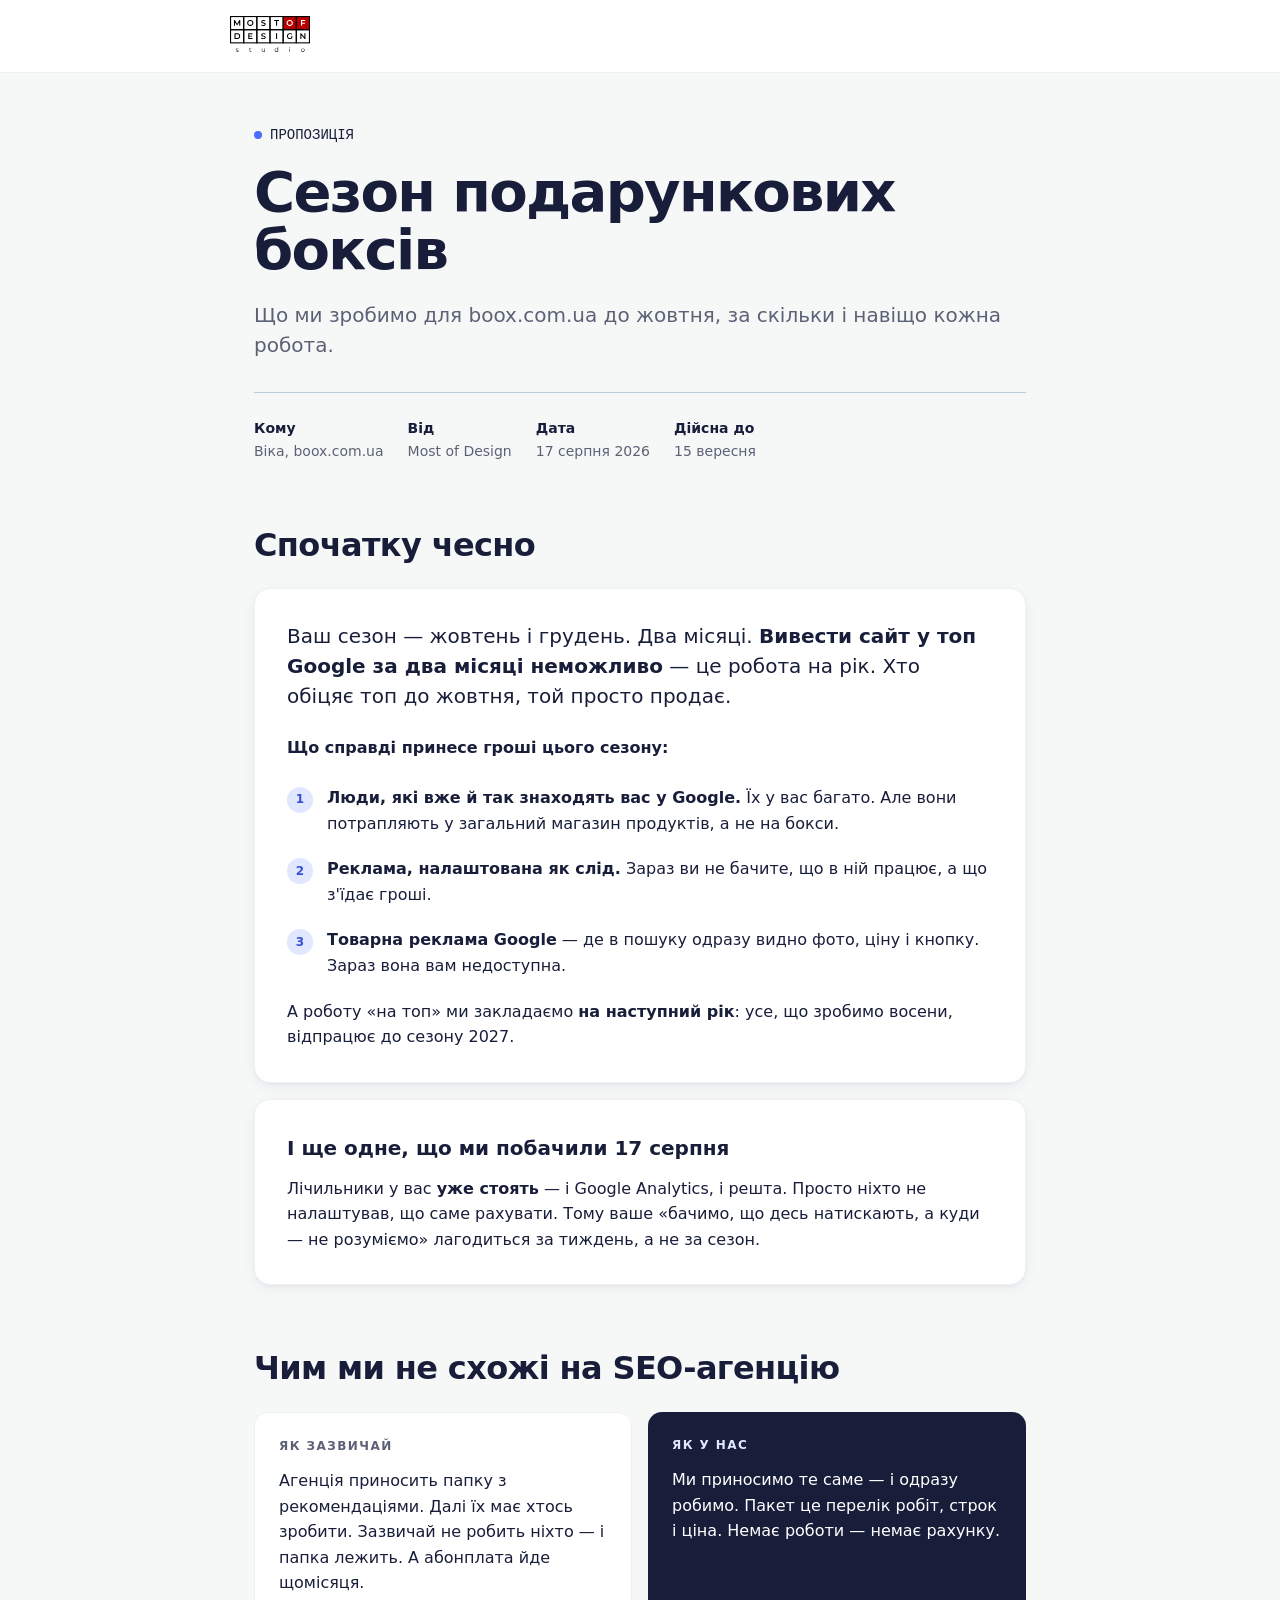
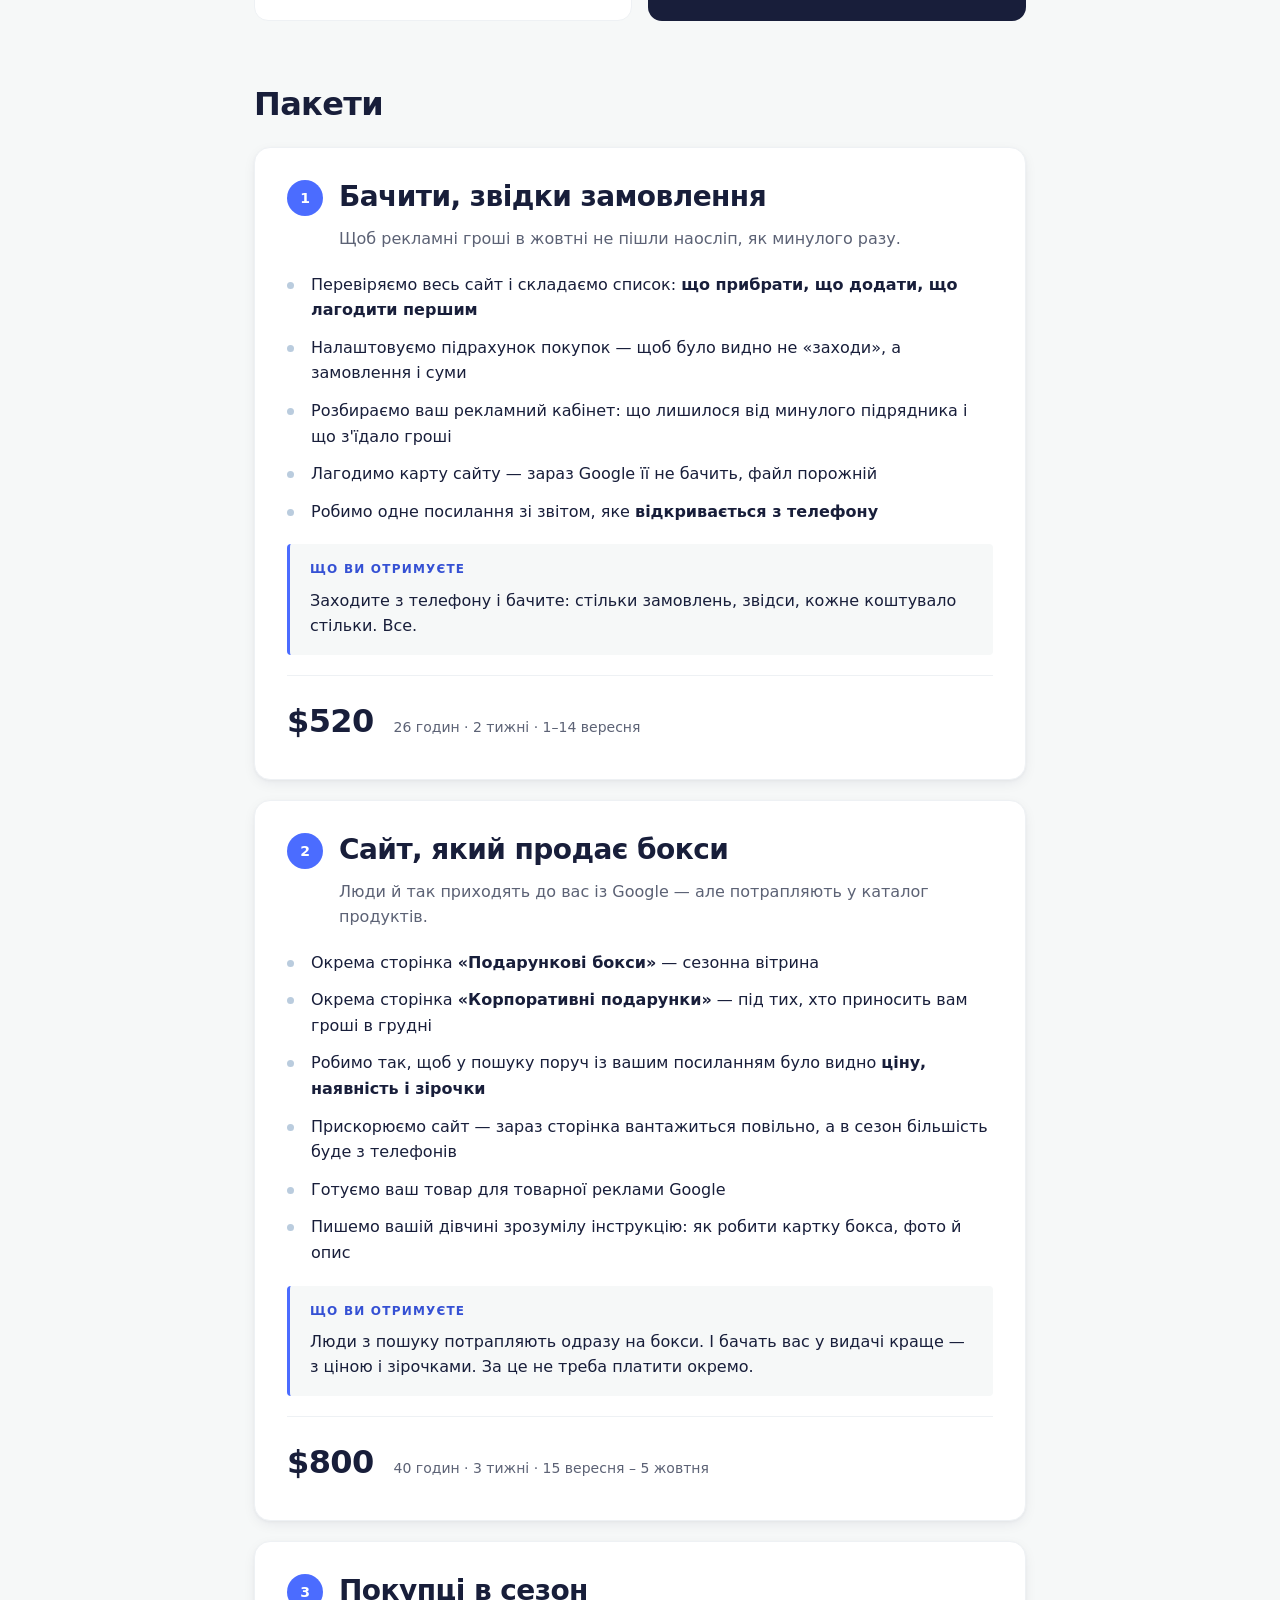
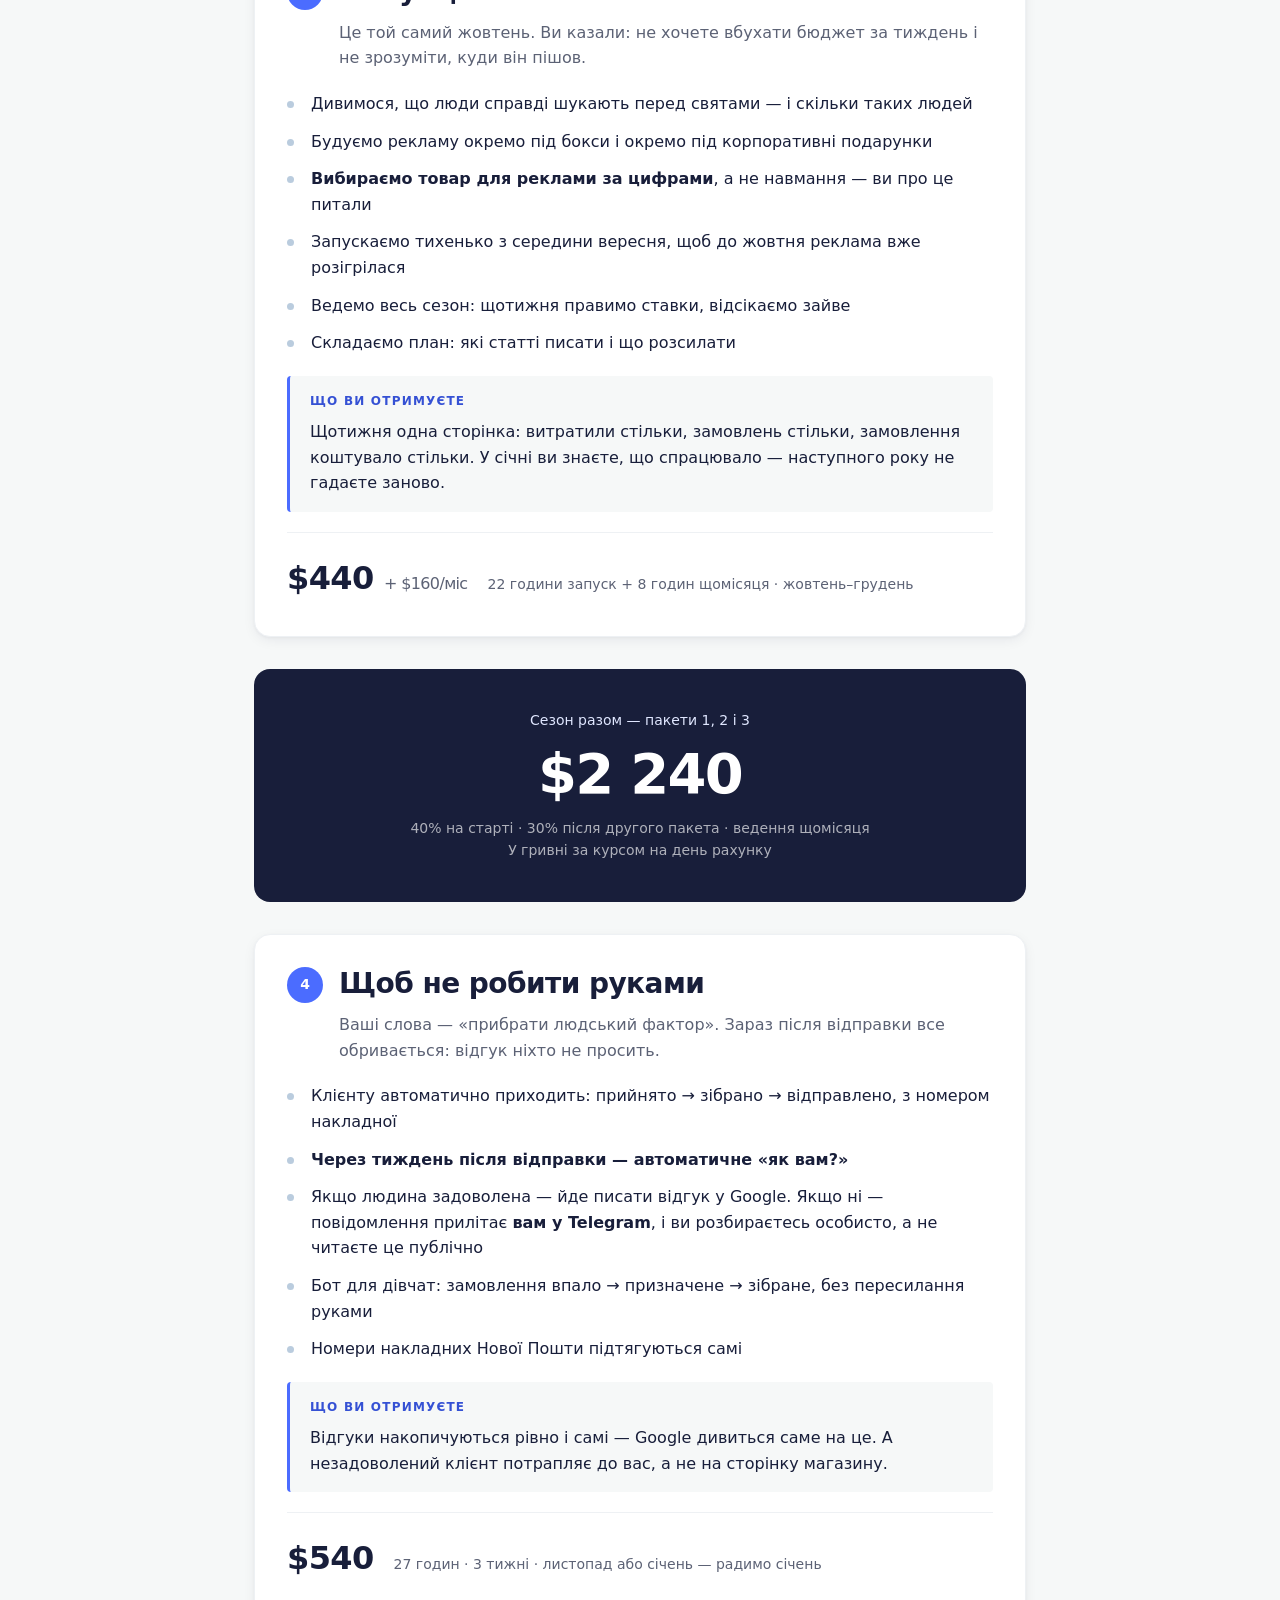
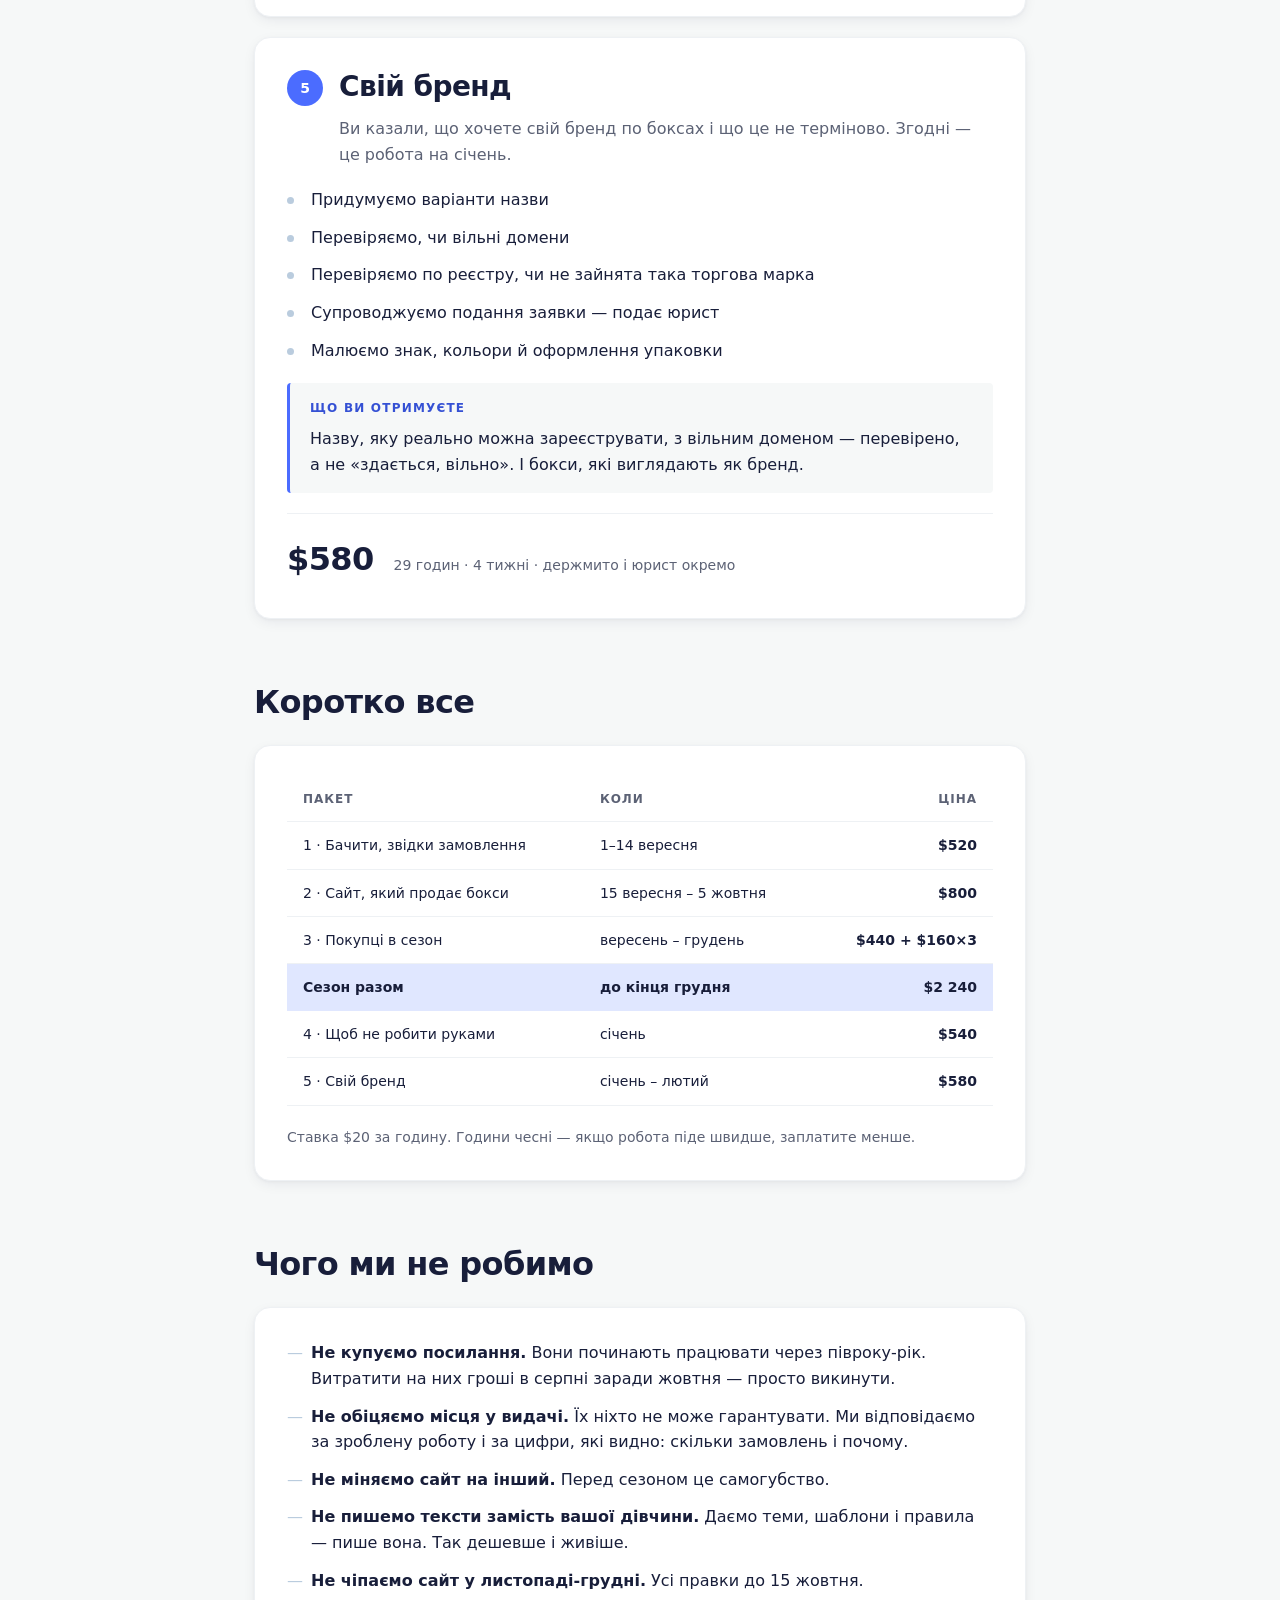
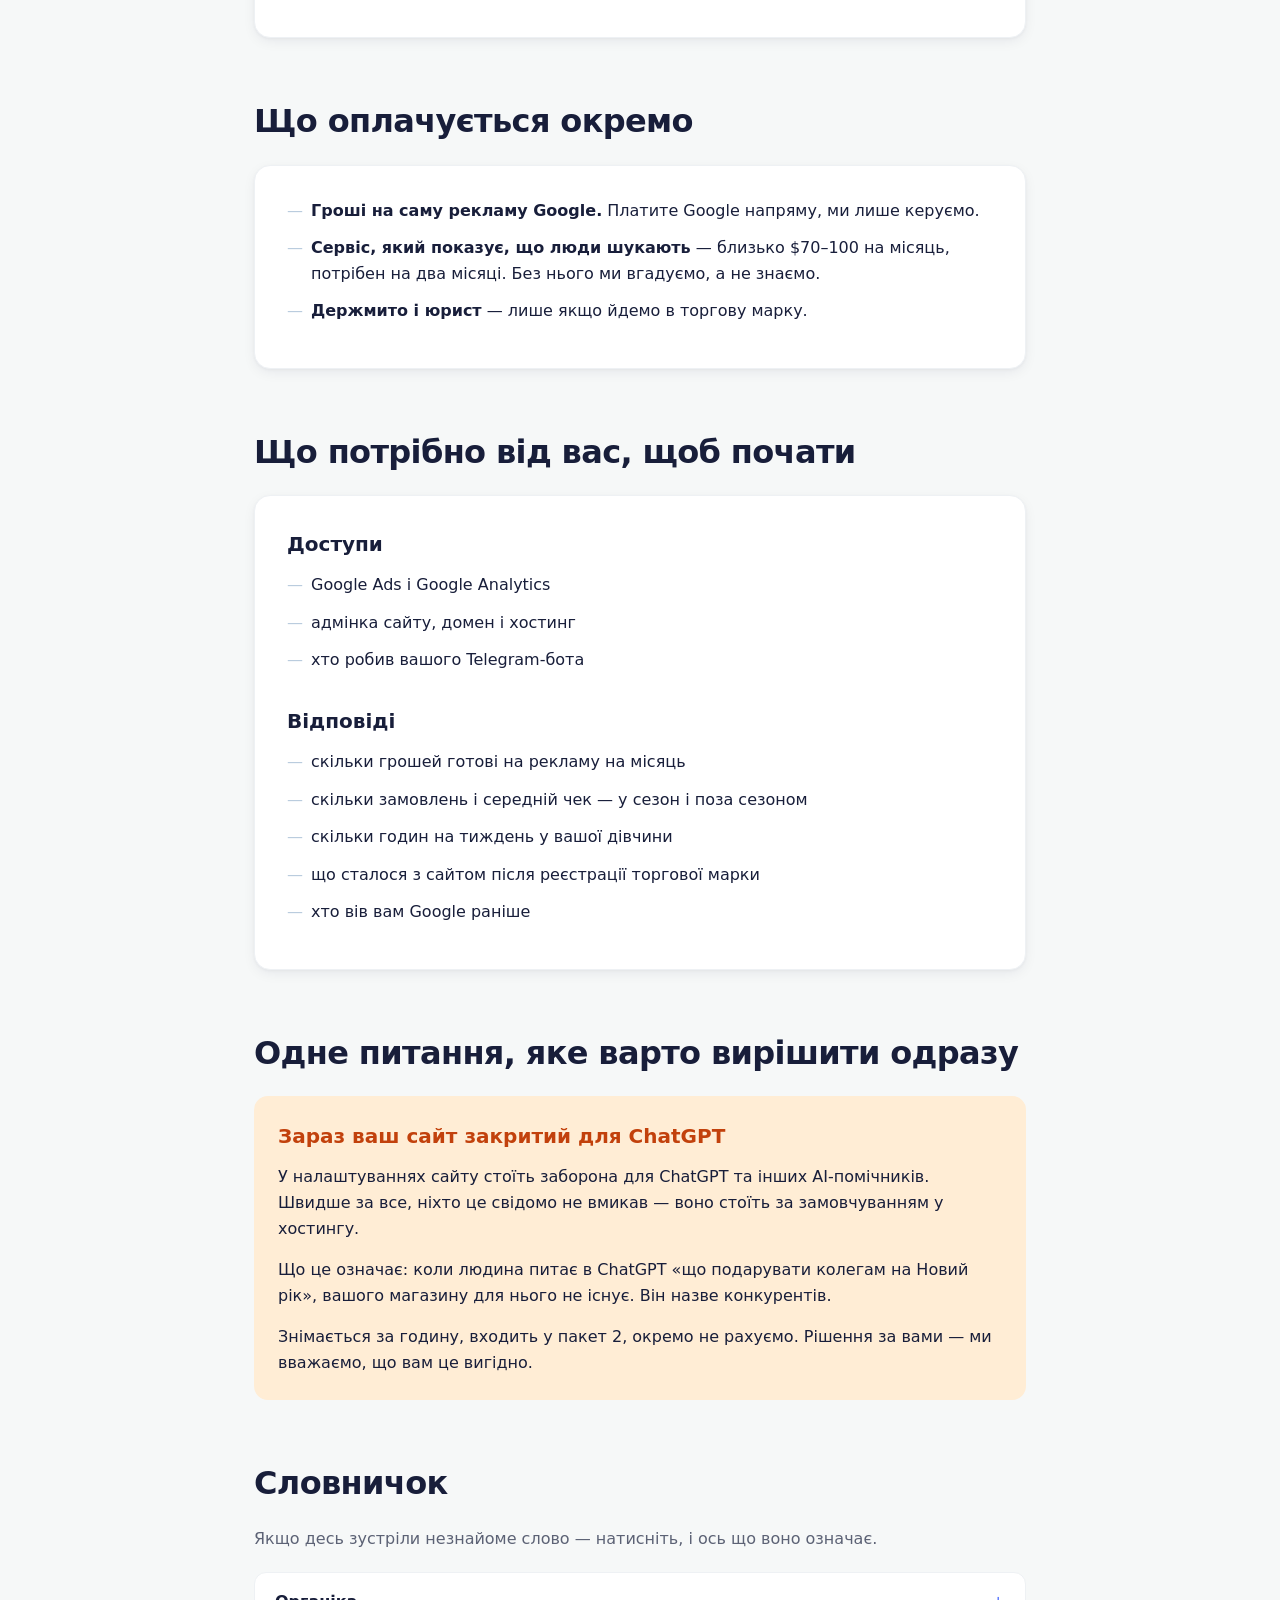
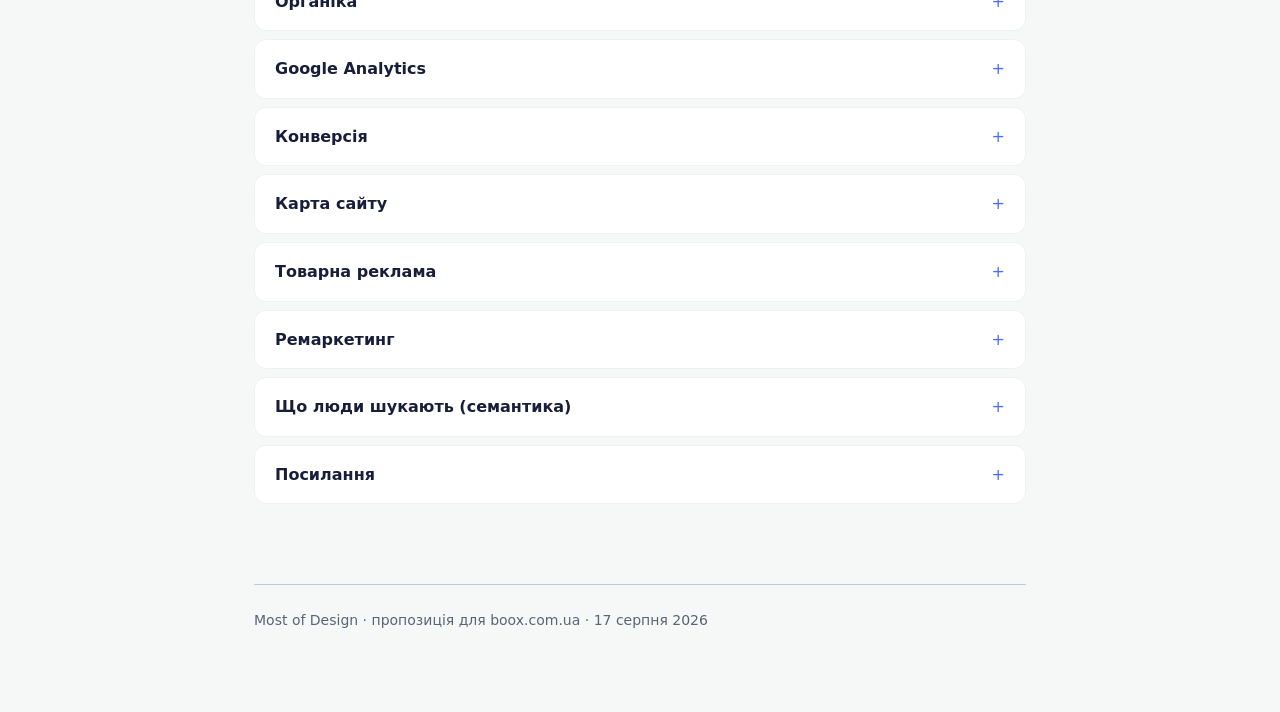
==== offer/index.html @ 8cd0f5b2 "Клиентская страница оффера + пакеты названы по результату - offer/index.html — страница для Вики: ук" ====
<!DOCTYPE html>
<html lang="uk">
<head>
<meta charset="UTF-8">
<meta name="viewport" content="width=device-width, initial-scale=1.0">
<meta name="robots" content="noindex, nofollow">
<title>boox.com.ua — пропозиція на сезон</title>
<link rel="icon" type="image/svg+xml" href="../assets/favicon.svg">
<link rel="stylesheet" href="../shared/tokens.css">
<link rel="stylesheet" href="../shared/components.css">
<style>
* { box-sizing: border-box; margin: 0; padding: 0; }

body {
  font-family: var(--font-sans);
  -webkit-font-smoothing: antialiased;
  background: var(--color-paper);
  color: var(--color-ink);
  font-size: var(--text-body);
  line-height: 1.6;
}

.wrap { max-width: 820px; margin: 0 auto; padding: 0 var(--space-6) var(--space-20); }

/* ── Top bar ──────────────────────────────────────────────── */
.topbar {
  background: var(--color-white);
  border-bottom: 1px solid var(--color-border-light);
  padding: var(--space-4) var(--space-6);
  margin-bottom: var(--space-12);
}
.topbar__inner { max-width: 820px; margin: 0 auto; }
.topbar img { display: block; height: 40px; width: auto; }

/* ── Hero ─────────────────────────────────────────────────── */
.hero { margin-bottom: var(--space-12); }
.hero h1 {
  font-size: var(--text-display);
  line-height: 1.05;
  letter-spacing: -0.03em;
  margin: var(--space-4) 0 var(--space-5);
}
.hero__lead { font-size: var(--text-h3); color: var(--color-mute); line-height: 1.5; }

.meta {
  display: flex; flex-wrap: wrap; gap: var(--space-6);
  margin-top: var(--space-8); padding-top: var(--space-6);
  border-top: 1px solid var(--color-divider);
  font-size: var(--text-small); color: var(--color-mute);
}
.meta b { display: block; color: var(--color-ink); font-weight: 600; }

/* ── Section ──────────────────────────────────────────────── */
section { margin-top: var(--space-16); }
h2 {
  font-size: var(--text-h2);
  letter-spacing: -0.02em;
  line-height: 1.2;
  margin-bottom: var(--space-6);
}
h3 { font-size: var(--text-h3); margin-bottom: var(--space-3); }
p + p { margin-top: var(--space-4); }
.lead-p { font-size: var(--text-h3); line-height: 1.5; }

/* ── Island (white card) ──────────────────────────────────── */
.island {
  background: var(--color-white);
  border: 1px solid var(--color-border-light);
  border-radius: var(--radius-2xl);
  box-shadow: var(--shadow-island);
  padding: var(--space-8);
}
.island + .island { margin-top: var(--space-4); }

/* ── Honest list ──────────────────────────────────────────── */
.points { list-style: none; counter-reset: pt; margin-top: var(--space-6); }
.points li {
  counter-increment: pt;
  position: relative;
  padding-left: var(--space-10);
  margin-bottom: var(--space-5);
}
.points li::before {
  content: counter(pt);
  position: absolute; left: 0; top: 2px;
  width: 26px; height: 26px;
  display: grid; place-items: center;
  background: var(--color-accent-soft); color: var(--color-accent-deep);
  border-radius: var(--radius-pill);
  font-size: var(--text-caption); font-weight: 700;
}

/* ── Two-column compare ───────────────────────────────────── */
.compare { display: grid; grid-template-columns: 1fr 1fr; gap: var(--space-4); }
.compare__col { padding: var(--space-6); border-radius: var(--radius-xl); }
.compare__col--them { background: var(--color-white); border: 1px solid var(--color-border-light); }
.compare__col--us   { background: var(--color-ink); color: var(--color-white); }
.compare__col--us .compare__label { color: var(--color-accent-soft); }
.compare__label {
  font-size: var(--text-caption); text-transform: uppercase;
  letter-spacing: 0.12em; font-weight: 600; color: var(--color-mute);
  margin-bottom: var(--space-3);
}

/* ── Package card ─────────────────────────────────────────── */
.pack {
  background: var(--color-white);
  border: 1px solid var(--color-border-light);
  border-radius: var(--radius-2xl);
  box-shadow: var(--shadow-island);
  padding: var(--space-8);
  margin-bottom: var(--space-5);
}
.pack__head {
  display: flex; align-items: flex-start; gap: var(--space-4);
  margin-bottom: var(--space-5);
}
.pack__num {
  flex-shrink: 0;
  width: 36px; height: 36px;
  display: grid; place-items: center;
  background: var(--color-accent); color: var(--color-white);
  border-radius: var(--radius-pill);
  font-weight: 700; font-size: var(--text-small);
}
.pack__title { font-size: var(--text-h2-mobile); letter-spacing: -0.02em; line-height: 1.2; }
.pack__why { color: var(--color-mute); margin-top: var(--space-2); }

.pack__list { list-style: none; margin: var(--space-5) 0; }
.pack__list li {
  position: relative;
  padding-left: var(--space-6);
  margin-bottom: var(--space-3);
}
.pack__list li::before {
  content: ""; position: absolute; left: 0; top: 10px;
  width: 7px; height: 7px; border-radius: var(--radius-pill);
  background: var(--color-divider);
}
.pack__list b { font-weight: 600; }

.pack__get {
  background: var(--color-paper);
  border-left: 3px solid var(--color-accent);
  border-radius: var(--radius-sm);
  padding: var(--space-4) var(--space-5);
  margin: var(--space-5) 0;
}
.pack__get span {
  display: block; font-size: var(--text-caption); font-weight: 600;
  text-transform: uppercase; letter-spacing: 0.1em;
  color: var(--color-accent-deep); margin-bottom: var(--space-2);
}

.pack__price {
  display: flex; flex-wrap: wrap; align-items: baseline;
  gap: var(--space-3) var(--space-5);
  padding-top: var(--space-5);
  border-top: 1px solid var(--color-border-light);
}
.pack__sum { font-size: var(--text-h2); font-weight: 700; letter-spacing: -0.02em; }
.pack__terms { font-size: var(--text-small); color: var(--color-mute); }

/* ── Total ────────────────────────────────────────────────── */
.total {
  background: var(--color-ink); color: var(--color-white);
  border-radius: var(--radius-2xl);
  padding: var(--space-10) var(--space-8);
  text-align: center;
  margin: var(--space-8) 0;
}
.total__label { color: var(--color-accent-soft); font-size: var(--text-small); }
.total__sum {
  font-size: var(--text-display); font-weight: 700;
  letter-spacing: -0.03em; line-height: 1.1;
  margin: var(--space-3) 0;
}
.total__note { color: rgba(255,255,255,0.65); font-size: var(--text-small); }

/* ── Table ────────────────────────────────────────────────── */
.tbl-scroll { overflow-x: auto; }
table { width: 100%; border-collapse: collapse; font-size: var(--text-small); }
th, td { text-align: left; padding: var(--space-3) var(--space-4); border-bottom: 1px solid var(--color-border-light); }
th { font-size: var(--text-caption); text-transform: uppercase; letter-spacing: 0.08em; color: var(--color-mute); font-weight: 600; }
td:last-child, th:last-child { text-align: right; white-space: nowrap; font-weight: 600; }
tr.is-total td { background: var(--color-accent-soft); font-weight: 700; border-bottom: none; }

/* ── Plain list ───────────────────────────────────────────── */
.plain { list-style: none; }
.plain li { position: relative; padding-left: var(--space-6); margin-bottom: var(--space-3); }
.plain li::before { content: "—"; position: absolute; left: 0; color: var(--color-divider); }

/* ── Glossary ─────────────────────────────────────────────── */
details {
  background: var(--color-white);
  border: 1px solid var(--color-border-light);
  border-radius: var(--radius-lg);
  padding: var(--space-4) var(--space-5);
  margin-bottom: var(--space-2);
}
summary { cursor: pointer; font-weight: 600; list-style: none; }
summary::-webkit-details-marker { display: none; }
summary::after { content: "+"; float: right; color: var(--color-accent); font-weight: 400; }
details[open] summary::after { content: "–"; }
details p { margin-top: var(--space-3); color: var(--color-mute); }

/* ── Note ─────────────────────────────────────────────────── */
.note {
  background: var(--color-warn-bg);
  border-radius: var(--radius-xl);
  padding: var(--space-6);
}
.note h3 { color: var(--color-warn-fg); }

footer {
  margin-top: var(--space-20); padding-top: var(--space-6);
  border-top: 1px solid var(--color-divider);
  font-size: var(--text-small); color: var(--color-mute);
}

/* ── Small screens ────────────────────────────────────────── */
@media (max-width: 680px) {
  .hero h1 { font-size: var(--text-display-mobile); }
  h2 { font-size: var(--text-h2-mobile); }
  .compare { grid-template-columns: 1fr; }
  .island, .pack { padding: var(--space-6); }
  .total__sum { font-size: var(--text-display-mobile); }
}

@media print {
  body { background: var(--color-white); }
  .pack, .island { break-inside: avoid; box-shadow: none; }
  details { break-inside: avoid; }
  details[open] summary::after, summary::after { content: ""; }
  details > p { display: block !important; }
}
</style>
</head>
<body>

<div class="topbar">
  <div class="topbar__inner">
    <img src="../assets/mod-logo-on-light.svg" alt="Most of Design">
  </div>
</div>

<div class="wrap">

  <header class="hero">
    <span class="eyebrow">Пропозиція</span>
    <h1>Сезон подарункових боксів</h1>
    <p class="hero__lead">
      Що ми зробимо для boox.com.ua до жовтня, за скільки і навіщо кожна робота.
    </p>
    <div class="meta">
      <div><b>Кому</b> Віка, boox.com.ua</div>
      <div><b>Від</b> Most of Design</div>
      <div><b>Дата</b> 17 серпня 2026</div>
      <div><b>Дійсна до</b> 15 вересня</div>
    </div>
  </header>

  <!-- ── Честная рамка ───────────────────────────────────── -->
  <section>
    <h2>Спочатку чесно</h2>
    <div class="island">
      <p class="lead-p">
        Ваш сезон — жовтень і грудень. Два місяці.
        <b>Вивести сайт у топ Google за два місяці неможливо</b> — це робота на рік.
        Хто обіцяє топ до жовтня, той просто продає.
      </p>
      <p style="margin-top:var(--space-6)"><b>Що справді принесе гроші цього сезону:</b></p>
      <ol class="points">
        <li>
          <b>Люди, які вже й так знаходять вас у Google.</b> Їх у вас багато. Але вони
          потрапляють у загальний магазин продуктів, а не на бокси.
        </li>
        <li>
          <b>Реклама, налаштована як слід.</b> Зараз ви не бачите, що в ній працює,
          а що з'їдає гроші.
        </li>
        <li>
          <b>Товарна реклама Google</b> — де в пошуку одразу видно фото, ціну і кнопку.
          Зараз вона вам недоступна.
        </li>
      </ol>
      <p>
        А роботу «на топ» ми закладаємо <b>на наступний рік</b>: усе, що зробимо восени,
        відпрацює до сезону 2027.
      </p>
    </div>

    <div class="island">
      <h3>І ще одне, що ми побачили 17 серпня</h3>
      <p>
        Лічильники у вас <b>уже стоять</b> — і Google Analytics, і решта. Просто ніхто
        не налаштував, що саме рахувати. Тому ваше «бачимо, що десь натискають,
        а куди — не розуміємо» лагодиться за тиждень, а не за сезон.
      </p>
    </div>
  </section>

  <!-- ── Отличие от агентства ────────────────────────────── -->
  <section>
    <h2>Чим ми не схожі на SEO-агенцію</h2>
    <div class="compare">
      <div class="compare__col compare__col--them">
        <div class="compare__label">Як зазвичай</div>
        <p>
          Агенція приносить папку з рекомендаціями. Далі їх має хтось зробити.
          Зазвичай не робить ніхто — і папка лежить. А абонплата йде щомісяця.
        </p>
      </div>
      <div class="compare__col compare__col--us">
        <div class="compare__label">Як у нас</div>
        <p>
          Ми приносимо те саме — і одразу робимо. Пакет це перелік робіт, строк і ціна.
          Немає роботи — немає рахунку.
        </p>
      </div>
    </div>
  </section>

  <!-- ── Пакеты ──────────────────────────────────────────── -->
  <section>
    <h2>Пакети</h2>

    <!-- 1 -->
    <article class="pack">
      <div class="pack__head">
        <div class="pack__num">1</div>
        <div>
          <h3 class="pack__title">Бачити, звідки замовлення</h3>
          <p class="pack__why">
            Щоб рекламні гроші в жовтні не пішли наосліп, як минулого разу.
          </p>
        </div>
      </div>
      <ul class="pack__list">
        <li>Перевіряємо весь сайт і складаємо список: <b>що прибрати, що додати, що лагодити першим</b></li>
        <li>Налаштовуємо підрахунок покупок — щоб було видно не «заходи», а замовлення і суми</li>
        <li>Розбираємо ваш рекламний кабінет: що лишилося від минулого підрядника і що з'їдало гроші</li>
        <li>Лагодимо карту сайту — зараз Google її не бачить, файл порожній</li>
        <li>Робимо одне посилання зі звітом, яке <b>відкривається з телефону</b></li>
      </ul>
      <div class="pack__get">
        <span>Що ви отримуєте</span>
        Заходите з телефону і бачите: стільки замовлень, звідси, кожне коштувало стільки. Все.
      </div>
      <div class="pack__price">
        <div class="pack__sum">$520</div>
        <div class="pack__terms">26 годин · 2 тижні · 1–14 вересня</div>
      </div>
    </article>

    <!-- 2 -->
    <article class="pack">
      <div class="pack__head">
        <div class="pack__num">2</div>
        <div>
          <h3 class="pack__title">Сайт, який продає бокси</h3>
          <p class="pack__why">
            Люди й так приходять до вас із Google — але потрапляють у каталог продуктів.
          </p>
        </div>
      </div>
      <ul class="pack__list">
        <li>Окрема сторінка <b>«Подарункові бокси»</b> — сезонна вітрина</li>
        <li>Окрема сторінка <b>«Корпоративні подарунки»</b> — під тих, хто приносить вам гроші в грудні</li>
        <li>Робимо так, щоб у пошуку поруч із вашим посиланням було видно <b>ціну, наявність і зірочки</b></li>
        <li>Прискорюємо сайт — зараз сторінка вантажиться повільно, а в сезон більшість буде з телефонів</li>
        <li>Готуємо ваш товар для товарної реклами Google</li>
        <li>Пишемо вашій дівчині зрозумілу інструкцію: як робити картку бокса, фото й опис</li>
      </ul>
      <div class="pack__get">
        <span>Що ви отримуєте</span>
        Люди з пошуку потрапляють одразу на бокси. І бачать вас у видачі краще — з ціною
        і зірочками. За це не треба платити окремо.
      </div>
      <div class="pack__price">
        <div class="pack__sum">$800</div>
        <div class="pack__terms">40 годин · 3 тижні · 15 вересня – 5 жовтня</div>
      </div>
    </article>

    <!-- 3 -->
    <article class="pack">
      <div class="pack__head">
        <div class="pack__num">3</div>
        <div>
          <h3 class="pack__title">Покупці в сезон</h3>
          <p class="pack__why">
            Це той самий жовтень. Ви казали: не хочете вбухати бюджет за тиждень і не
            зрозуміти, куди він пішов.
          </p>
        </div>
      </div>
      <ul class="pack__list">
        <li>Дивимося, що люди справді шукають перед святами — і скільки таких людей</li>
        <li>Будуємо рекламу окремо під бокси і окремо під корпоративні подарунки</li>
        <li><b>Вибираємо товар для реклами за цифрами</b>, а не навмання — ви про це питали</li>
        <li>Запускаємо тихенько з середини вересня, щоб до жовтня реклама вже розігрілася</li>
        <li>Ведемо весь сезон: щотижня правимо ставки, відсікаємо зайве</li>
        <li>Складаємо план: які статті писати і що розсилати</li>
      </ul>
      <div class="pack__get">
        <span>Що ви отримуєте</span>
        Щотижня одна сторінка: витратили стільки, замовлень стільки, замовлення коштувало
        стільки. У січні ви знаєте, що спрацювало — наступного року не гадаєте заново.
      </div>
      <div class="pack__price">
        <div class="pack__sum">$440 <span style="font-size:var(--text-body);font-weight:400;color:var(--color-mute)">+ $160/міс</span></div>
        <div class="pack__terms">22 години запуск + 8 годин щомісяця · жовтень–грудень</div>
      </div>
    </article>

    <div class="total">
      <div class="total__label">Сезон разом — пакети 1, 2 і 3</div>
      <div class="total__sum">$2 240</div>
      <div class="total__note">
        40% на старті · 30% після другого пакета · ведення щомісяця<br>
        У гривні за курсом на день рахунку
      </div>
    </div>

    <!-- 4 -->
    <article class="pack">
      <div class="pack__head">
        <div class="pack__num">4</div>
        <div>
          <h3 class="pack__title">Щоб не робити руками</h3>
          <p class="pack__why">
            Ваші слова — «прибрати людський фактор». Зараз після відправки все обривається:
            відгук ніхто не просить.
          </p>
        </div>
      </div>
      <ul class="pack__list">
        <li>Клієнту автоматично приходить: прийнято → зібрано → відправлено, з номером накладної</li>
        <li><b>Через тиждень після відправки — автоматичне «як вам?»</b></li>
        <li>Якщо людина задоволена — йде писати відгук у Google. Якщо ні — повідомлення
            прилітає <b>вам у Telegram</b>, і ви розбираєтесь особисто, а не читаєте це публічно</li>
        <li>Бот для дівчат: замовлення впало → призначене → зібране, без пересилання руками</li>
        <li>Номери накладних Нової Пошти підтягуються самі</li>
      </ul>
      <div class="pack__get">
        <span>Що ви отримуєте</span>
        Відгуки накопичуються рівно і самі — Google дивиться саме на це.
        А незадоволений клієнт потрапляє до вас, а не на сторінку магазину.
      </div>
      <div class="pack__price">
        <div class="pack__sum">$540</div>
        <div class="pack__terms">27 годин · 3 тижні · листопад або січень — радимо січень</div>
      </div>
    </article>

    <!-- 5 -->
    <article class="pack">
      <div class="pack__head">
        <div class="pack__num">5</div>
        <div>
          <h3 class="pack__title">Свій бренд</h3>
          <p class="pack__why">
            Ви казали, що хочете свій бренд по боксах і що це не терміново. Згодні —
            це робота на січень.
          </p>
        </div>
      </div>
      <ul class="pack__list">
        <li>Придумуємо варіанти назви</li>
        <li>Перевіряємо, чи вільні домени</li>
        <li>Перевіряємо по реєстру, чи не зайнята така торгова марка</li>
        <li>Супроводжуємо подання заявки — подає юрист</li>
        <li>Малюємо знак, кольори й оформлення упаковки</li>
      </ul>
      <div class="pack__get">
        <span>Що ви отримуєте</span>
        Назву, яку реально можна зареєструвати, з вільним доменом — перевірено,
        а не «здається, вільно». І бокси, які виглядають як бренд.
      </div>
      <div class="pack__price">
        <div class="pack__sum">$580</div>
        <div class="pack__terms">29 годин · 4 тижні · держмито і юрист окремо</div>
      </div>
    </article>
  </section>

  <!-- ── Сводка ──────────────────────────────────────────── -->
  <section>
    <h2>Коротко все</h2>
    <div class="island">
      <div class="tbl-scroll">
        <table>
          <thead>
            <tr><th>Пакет</th><th>Коли</th><th>Ціна</th></tr>
          </thead>
          <tbody>
            <tr><td>1 · Бачити, звідки замовлення</td><td>1–14 вересня</td><td>$520</td></tr>
            <tr><td>2 · Сайт, який продає бокси</td><td>15 вересня – 5 жовтня</td><td>$800</td></tr>
            <tr><td>3 · Покупці в сезон</td><td>вересень – грудень</td><td>$440 + $160×3</td></tr>
            <tr class="is-total"><td>Сезон разом</td><td>до кінця грудня</td><td>$2 240</td></tr>
            <tr><td>4 · Щоб не робити руками</td><td>січень</td><td>$540</td></tr>
            <tr><td>5 · Свій бренд</td><td>січень – лютий</td><td>$580</td></tr>
          </tbody>
        </table>
      </div>
      <p style="margin-top:var(--space-5);font-size:var(--text-small);color:var(--color-mute)">
        Ставка $20 за годину. Години чесні — якщо робота піде швидше, заплатите менше.
      </p>
    </div>
  </section>

  <!-- ── Чего не делаем ──────────────────────────────────── -->
  <section>
    <h2>Чого ми не робимо</h2>
    <div class="island">
      <ul class="plain">
        <li><b>Не купуємо посилання.</b> Вони починають працювати через півроку-рік.
            Витратити на них гроші в серпні заради жовтня — просто викинути.</li>
        <li><b>Не обіцяємо місця у видачі.</b> Їх ніхто не може гарантувати. Ми відповідаємо
            за зроблену роботу і за цифри, які видно: скільки замовлень і почому.</li>
        <li><b>Не міняємо сайт на інший.</b> Перед сезоном це самогубство.</li>
        <li><b>Не пишемо тексти замість вашої дівчини.</b> Даємо теми, шаблони і правила —
            пише вона. Так дешевше і живіше.</li>
        <li><b>Не чіпаємо сайт у листопаді-грудні.</b> Усі правки до 15 жовтня.</li>
      </ul>
    </div>
  </section>

  <!-- ── Отдельно ────────────────────────────────────────── -->
  <section>
    <h2>Що оплачується окремо</h2>
    <div class="island">
      <ul class="plain">
        <li><b>Гроші на саму рекламу Google.</b> Платите Google напряму, ми лише керуємо.</li>
        <li><b>Сервіс, який показує, що люди шукають</b> — близько $70–100 на місяць,
            потрібен на два місяці. Без нього ми вгадуємо, а не знаємо.</li>
        <li><b>Держмито і юрист</b> — лише якщо йдемо в торгову марку.</li>
      </ul>
    </div>
  </section>

  <!-- ── От клиента ──────────────────────────────────────── -->
  <section>
    <h2>Що потрібно від вас, щоб почати</h2>
    <div class="island">
      <h3>Доступи</h3>
      <ul class="plain">
        <li>Google Ads і Google Analytics</li>
        <li>адмінка сайту, домен і хостинг</li>
        <li>хто робив вашого Telegram-бота</li>
      </ul>
      <h3 style="margin-top:var(--space-8)">Відповіді</h3>
      <ul class="plain">
        <li>скільки грошей готові на рекламу на місяць</li>
        <li>скільки замовлень і середній чек — у сезон і поза сезоном</li>
        <li>скільки годин на тиждень у вашої дівчини</li>
        <li>що сталося з сайтом після реєстрації торгової марки</li>
        <li>хто вів вам Google раніше</li>
      </ul>
    </div>
  </section>

  <!-- ── AI ──────────────────────────────────────────────── -->
  <section>
    <h2>Одне питання, яке варто вирішити одразу</h2>
    <div class="note">
      <h3>Зараз ваш сайт закритий для ChatGPT</h3>
      <p>
        У налаштуваннях сайту стоїть заборона для ChatGPT та інших AI-помічників.
        Швидше за все, ніхто це свідомо не вмикав — воно стоїть за замовчуванням
        у хостингу.
      </p>
      <p>
        Що це означає: коли людина питає в ChatGPT «що подарувати колегам на Новий рік»,
        вашого магазину для нього не існує. Він назве конкурентів.
      </p>
      <p>
        Знімається за годину, входить у пакет 2, окремо не рахуємо. Рішення за вами —
        ми вважаємо, що вам це вигідно.
      </p>
    </div>
  </section>

  <!-- ── Словарик ────────────────────────────────────────── -->
  <section>
    <h2>Словничок</h2>
    <p style="margin-bottom:var(--space-5);color:var(--color-mute)">
      Якщо десь зустріли незнайоме слово — натисніть, і ось що воно означає.
    </p>

    <details>
      <summary>Органіка</summary>
      <p>Люди, які знайшли вас у Google самі, без реклами. Безкоштовні відвідувачі.
         У вас їх багато — і це добре.</p>
    </details>

    <details>
      <summary>Google Analytics</summary>
      <p>Безкоштовна програма Google, яка показує, скільки людей було на сайті і що вони
         робили. У вас вона стоїть, але не налаштована рахувати покупки — тому ви й не
         бачите, звідки замовлення.</p>
    </details>

    <details>
      <summary>Конверсія</summary>
      <p>Коли відвідувач став покупцем. «Конверсія 2%» означає: зі 100 людей, які зайшли,
         купили двоє.</p>
    </details>

    <details>
      <summary>Карта сайту</summary>
      <p>Файл зі списком усіх ваших сторінок, який ви даєте Google, щоб він нічого не
         пропустив. У вас цей файл є, але порожній — тому частину сторінок Google
         може просто не бачити.</p>
    </details>

    <details>
      <summary>Товарна реклама</summary>
      <p>Формат, де в пошуку одразу видно фото товару, ціну і назву магазину. Щоб він
         працював, Google треба передати список ваших товарів. Зараз ви його не передаєте,
         тому цей формат вам недоступний.</p>
    </details>

    <details>
      <summary>Ремаркетинг</summary>
      <p>Реклама, яка наздоганяє людину, що вже була у вас на сайті, подивилася бокс,
         але не купила.</p>
    </details>

    <details>
      <summary>Що люди шукають (семантика)</summary>
      <p>Список того, що люди насправді вводять у пошук, і скільки людей вводить кожне.
         Наприклад: шукають «подарунковий бокс» чи «подарунковий набір» — і чого більше.
         Щоб це знати точно, потрібен платний сервіс.</p>
    </details>

    <details>
      <summary>Посилання</summary>
      <p>Коли інші сайти посилаються на вас. Google це враховує, але відпрацьовує довго —
         півроку і більше. Тому цього сезону ми їх не чіпаємо.</p>
    </details>
  </section>

  <footer>
    Most of Design · пропозиція для boox.com.ua · 17 серпня 2026
  </footer>

</div>
</body>
</html>
---- shared/tokens.css ----
/* ════════════════════════════════════════════════════════════════
   {{PROJECT_NAME}} — Design tokens (single source of truth)
   ──────────────────────────────────────────────────────────────
   Locked stylistic baseline. Don't change colors, fonts, spacing,
   radii, shadows, or motion when bootstrapping a new project —
   only fill in content placeholders elsewhere. The launcher's
   visual identity is studio-fixed; brand expression happens
   inside individual concept pages, not in this template's chrome.

   See:
     - shared/components.css        — uses these tokens
     - uikit/index.html             — visual reference
   ──────────────────────────────────────────────────────────── */

:root {
  /* ─── BRAND ACCENT ──────────────────────────────────────────
     Studio-fixed accent used by buttons and focus rings. */
  --color-accent:      #4B6CFF;
  --color-accent-deep: #3551D4;
  --color-accent-soft: #E0E7FF;

  /* ─── INK & SURFACE ───────────────────────────────────────── */
  --color-ink:          #181E3A;
  --color-mute:         #5C6275;
  --color-white:        #FFFFFF;
  --color-paper:        #F6F8F8;

  /* ─── BORDERS ─────────────────────────────────────────────── */
  --color-divider:      #BACCDE;
  --color-border-light: #EEF1F4;

  /* ─── STATUS · semantic, project-agnostic ─────────────────── */
  --color-success-bg:     #DCFCE7;
  --color-success-fg:     #15803D;
  --color-success-accent: #4ADE80;
  --color-violet-bg:      #E0E7FF;
  --color-violet-fg:      #4338CA;
  --color-warn-bg:        #FFEDD5;
  --color-warn-fg:        #C2410C;
  --color-pin:            #EF4444;

  /* ─── GLASS surfaces · usually keep ───────────────────────── */
  --color-glass-bg:    rgba(255, 255, 255, 0.80);
  --color-glass-dark:  rgba(24, 30, 58, 0.94);
  --color-glass-blur:  10px;

  /* ─── TYPE families ─────────────────────────────────────────
     System stack — no extra font-loading request. */
  --font-sans: system-ui, -apple-system, "Segoe UI", Roboto, sans-serif;
  --font-mono: ui-monospace, "SF Mono", Menlo, monospace;

  /* ─── TYPE scale · 6 steps ──────────────────────────────── */
  --text-display:        56px;
  --text-display-mobile: 40px;
  --text-h2:             32px;
  --text-h2-mobile:      28px;
  --text-h3:             20px;
  --text-h3-mobile:      18px;
  --text-body:           16px;
  --text-small:          14px;
  --text-caption:        12px;

  /* ─── SPACING · 4px grid ────────────────────────────────────
     Don't pick non-multiples-of-4. If you need a missing step
     (e.g. 28), add --space-7: 28px here, don't inline. */
  --space-1:   4px;
  --space-2:   8px;
  --space-3:  12px;
  --space-4:  16px;
  --space-5:  20px;
  --space-6:  24px;
  --space-8:  32px;
  --space-10: 40px;
  --space-12: 48px;
  --space-16: 64px;
  --space-20: 80px;

  /* ─── RADIUS ──────────────────────────────────────────────── */
  --radius-sm:    4px;
  --radius-md:    8px;     /* button */
  --radius-lg:   12px;
  --radius-xl:   14px;     /* card */
  --radius-2xl:  16px;     /* island */
  --radius-pill: 999px;

  /* ─── SHADOW · elevation ──────────────────────────────────── */
  --shadow-island: 0 4px 14px -2px rgba(24, 30, 58, 0.08), 0 1px 3px rgba(24, 30, 58, 0.04);
  --shadow-card:   0 18px 48px -12px rgba(24, 30, 58, 0.18);
  --shadow-accent: 0 8px 24px -8px rgba(75, 108, 255, 0.5);
  --shadow-chip:   0 4px 14px -2px rgba(24, 30, 58, 0.18), 0 1px 3px rgba(24, 30, 58, 0.06);

  /* ─── MOTION ──────────────────────────────────────────────── */
  --ease-out:        cubic-bezier(0.16, 1, 0.3, 1);
  --ease-back:       cubic-bezier(0.34, 1.56, 0.64, 1);
  --duration-fast:   180ms;
  --duration-normal: 280ms;
  --duration-slow:   600ms;
}
---- shared/components.css ----
/* ════════════════════════════════════════════════════════════════
   {{PROJECT_NAME}} — Component library
   ──────────────────────────────────────────────────────────────
   Atomic, project-agnostic components. Add project-specific
   components (cards, markers, etc.) at the END of this file
   or in a separate file under `shared/`.

   Depends on: shared/tokens.css
   Reference:  uikit/index.html
   ──────────────────────────────────────────────────────────── */

/* ════════════════════════════════════════════════════════════
   BUTTON — .btn + variants + states
   ──────────────────────────────────────────────────────────── */

.btn {
  display: inline-flex;
  align-items: center;
  justify-content: center;
  gap: var(--space-2);
  padding: 13px 12px;
  font-family: var(--font-sans);
  font-size: var(--text-small);
  font-weight: 500;
  line-height: 1;
  color: var(--color-ink);
  background: transparent;
  border: 0;
  border-radius: var(--radius-md);
  white-space: nowrap;
  cursor: pointer;
  text-decoration: none;
  transition:
    background var(--duration-fast) ease,
    color      var(--duration-fast) ease,
    transform  var(--duration-fast) ease;
}
.btn svg { width: 16px; height: 16px; }

.btn--primary {
  background: var(--color-accent);
  color: var(--color-white);
  box-shadow: var(--shadow-accent);
}
.btn--primary:hover  { background: var(--color-accent-deep); transform: translateY(-1px); }
.btn--primary:active { transform: translateY(0); }

.btn--ghost {
  border: 1px solid var(--color-divider);
}
.btn--ghost:hover { background: var(--color-paper); }

.btn--text:hover { background: rgba(0, 0, 0, 0.04); }

.btn--lg { padding: 14px 18px; font-size: 15px; }
.btn--sm { padding: 8px 10px;  font-size: 13px; }

.btn:focus-visible {
  outline: 2px solid var(--color-accent);
  outline-offset: 2px;
}
.btn:disabled,
.btn[aria-disabled="true"] {
  opacity: 0.5;
  cursor: not-allowed;
  pointer-events: none;
}

/* ════════════════════════════════════════════════════════════
   CHIP — .chip + variants
   ──────────────────────────────────────────────────────────── */

.chip {
  display: inline-flex;
  align-items: center;
  gap: var(--space-1);
  padding: 4px 9px;
  border-radius: var(--radius-pill);
  font-family: var(--font-sans);
  font-size: 10.5px;
  font-weight: 500;
  line-height: 1.2;
  white-space: nowrap;
}

.chip--green  { background: var(--color-success-bg); color: var(--color-success-fg); }
.chip--violet { background: var(--color-violet-bg);  color: var(--color-violet-fg); }
.chip--orange { background: var(--color-warn-bg);    color: var(--color-warn-fg); }

.chip--accent {
  background: var(--color-accent);
  color: var(--color-white);
  font-weight: 600;
  padding: 5px 10px;
}

.chip--mono {
  font-family: var(--font-mono);
  text-transform: uppercase;
  letter-spacing: 0.06em;
  font-size: 10px;
}

.chip--status {
  padding: 5px 10px 5px 8px;
  background: var(--color-glass-dark);
  color: var(--color-success-accent);
  font-family: var(--font-mono);
  font-size: 10px;
  font-weight: 500;
  letter-spacing: 0.04em;
  text-transform: uppercase;
  backdrop-filter: blur(6px);
  -webkit-backdrop-filter: blur(6px);
}
.chip--status::before {
  content: "";
  width: 6px; height: 6px;
  border-radius: 999px;
  background: var(--color-success-accent);
  box-shadow: 0 0 0 3px rgba(74, 222, 128, 0.18);
  flex-shrink: 0;
}

/* ─── Eyebrow — uppercase mono label with leading accent dot ── */

.eyebrow {
  display: inline-flex;
  align-items: center;
  gap: var(--space-2);
  font-family: var(--font-mono);
  font-size: var(--text-small);
  font-weight: 500;
  text-transform: uppercase;
  color: var(--color-ink);
  line-height: 1;
}
.eyebrow::before {
  content: "";
  width: 8px; height: 8px;
  border-radius: 999px;
  background: var(--color-accent);
}

/* ════════════════════════════════════════════════════════════
   ICON TILE — icon (Lucide / Solar / etc.) in accent gradient
   ──────────────────────────────────────────────────────────── */

.icon-tile {
  display: inline-grid;
  place-items: center;
  width: 40px;
  height: 40px;
  border-radius: var(--radius-lg);
  background: linear-gradient(135deg, var(--color-accent) 0%, var(--color-accent-deep) 100%);
  color: var(--color-white);
  box-shadow: var(--shadow-accent);
  flex-shrink: 0;
}
.icon-tile svg {
  width: 22px;
  height: 22px;
  stroke: currentColor;
  stroke-width: 1.75;
  fill: none;
  stroke-linecap: round;
  stroke-linejoin: round;
}
.icon-tile--lg     { width: 56px; height: 56px; border-radius: var(--radius-xl); }
.icon-tile--lg svg { width: 28px; height: 28px; }
.icon-tile--sm     { width: 32px; height: 32px; border-radius: var(--radius-md); }
.icon-tile--sm svg { width: 18px; height: 18px; }

/* ════════════════════════════════════════════════════════════
   Reduced motion
   ──────────────────────────────────────────────────────────── */

@media (prefers-reduced-motion: reduce) {
  .btn { transition-duration: 0ms; }
}
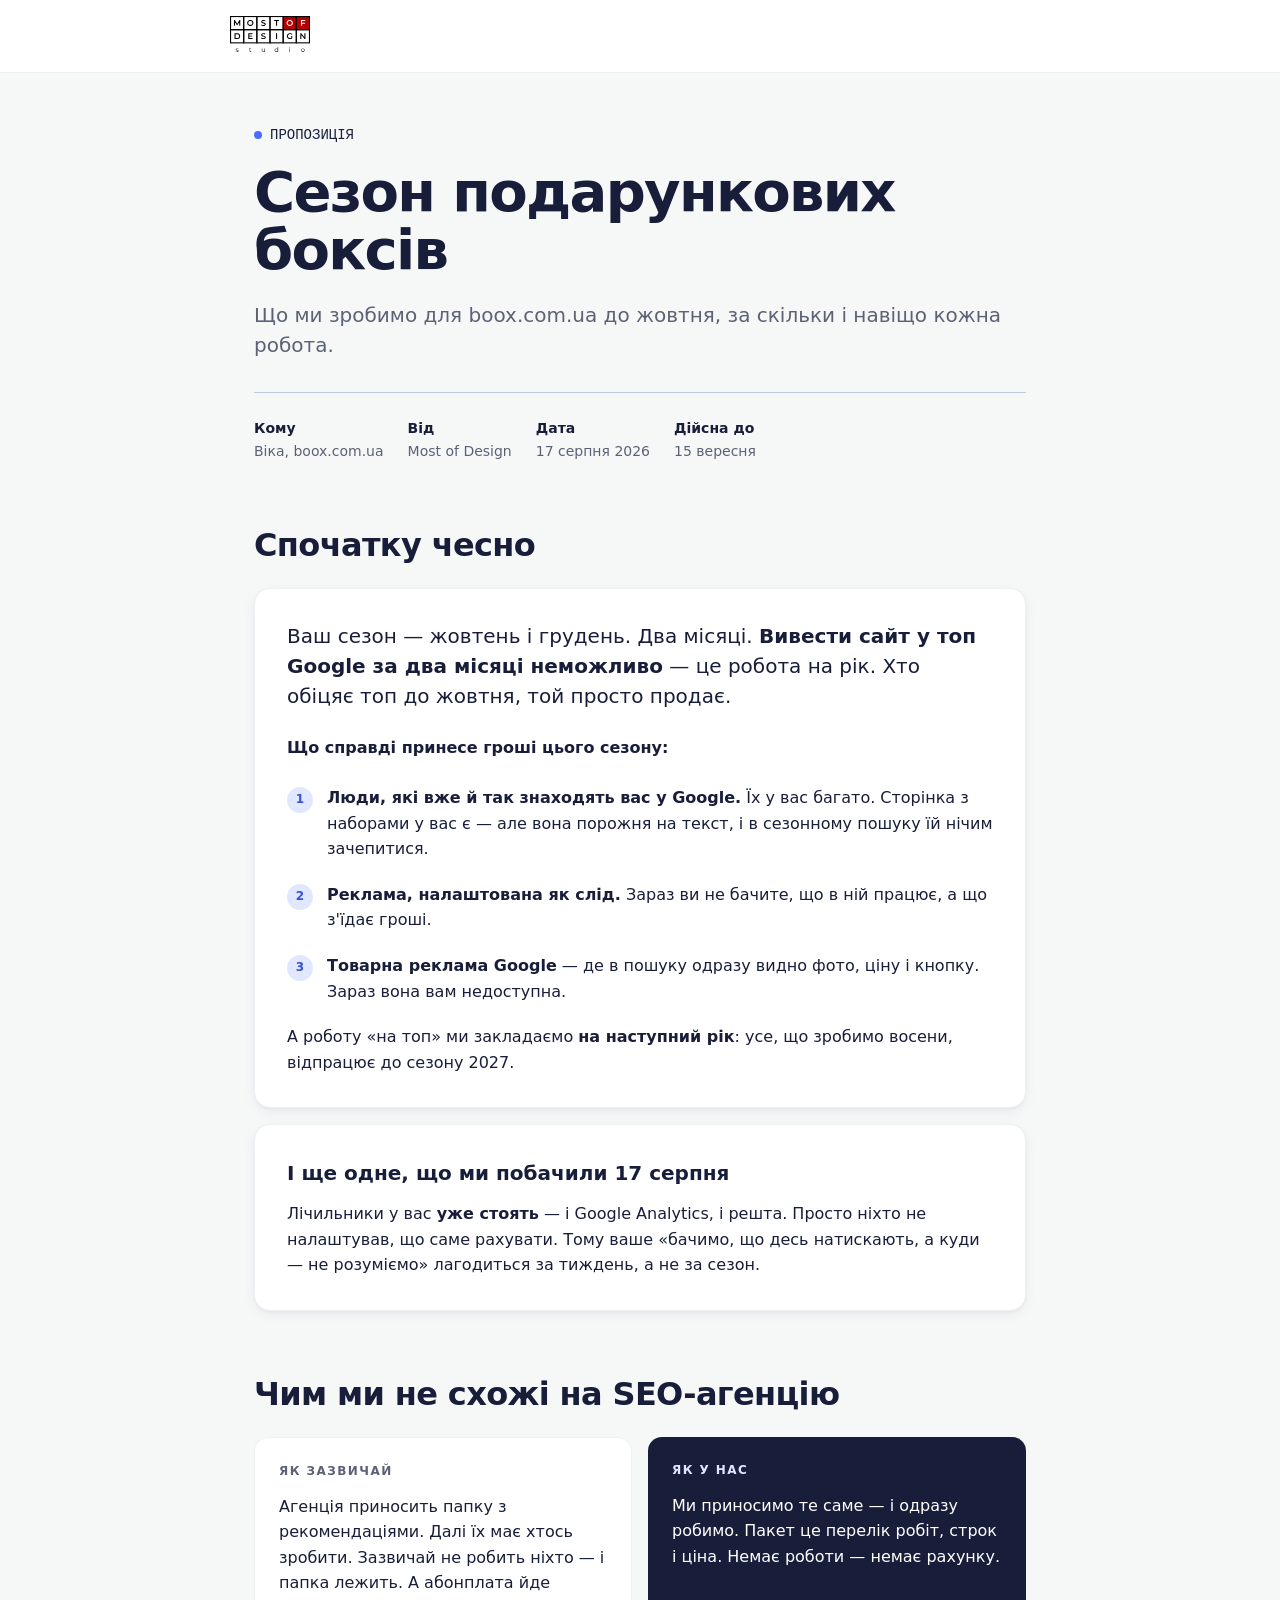
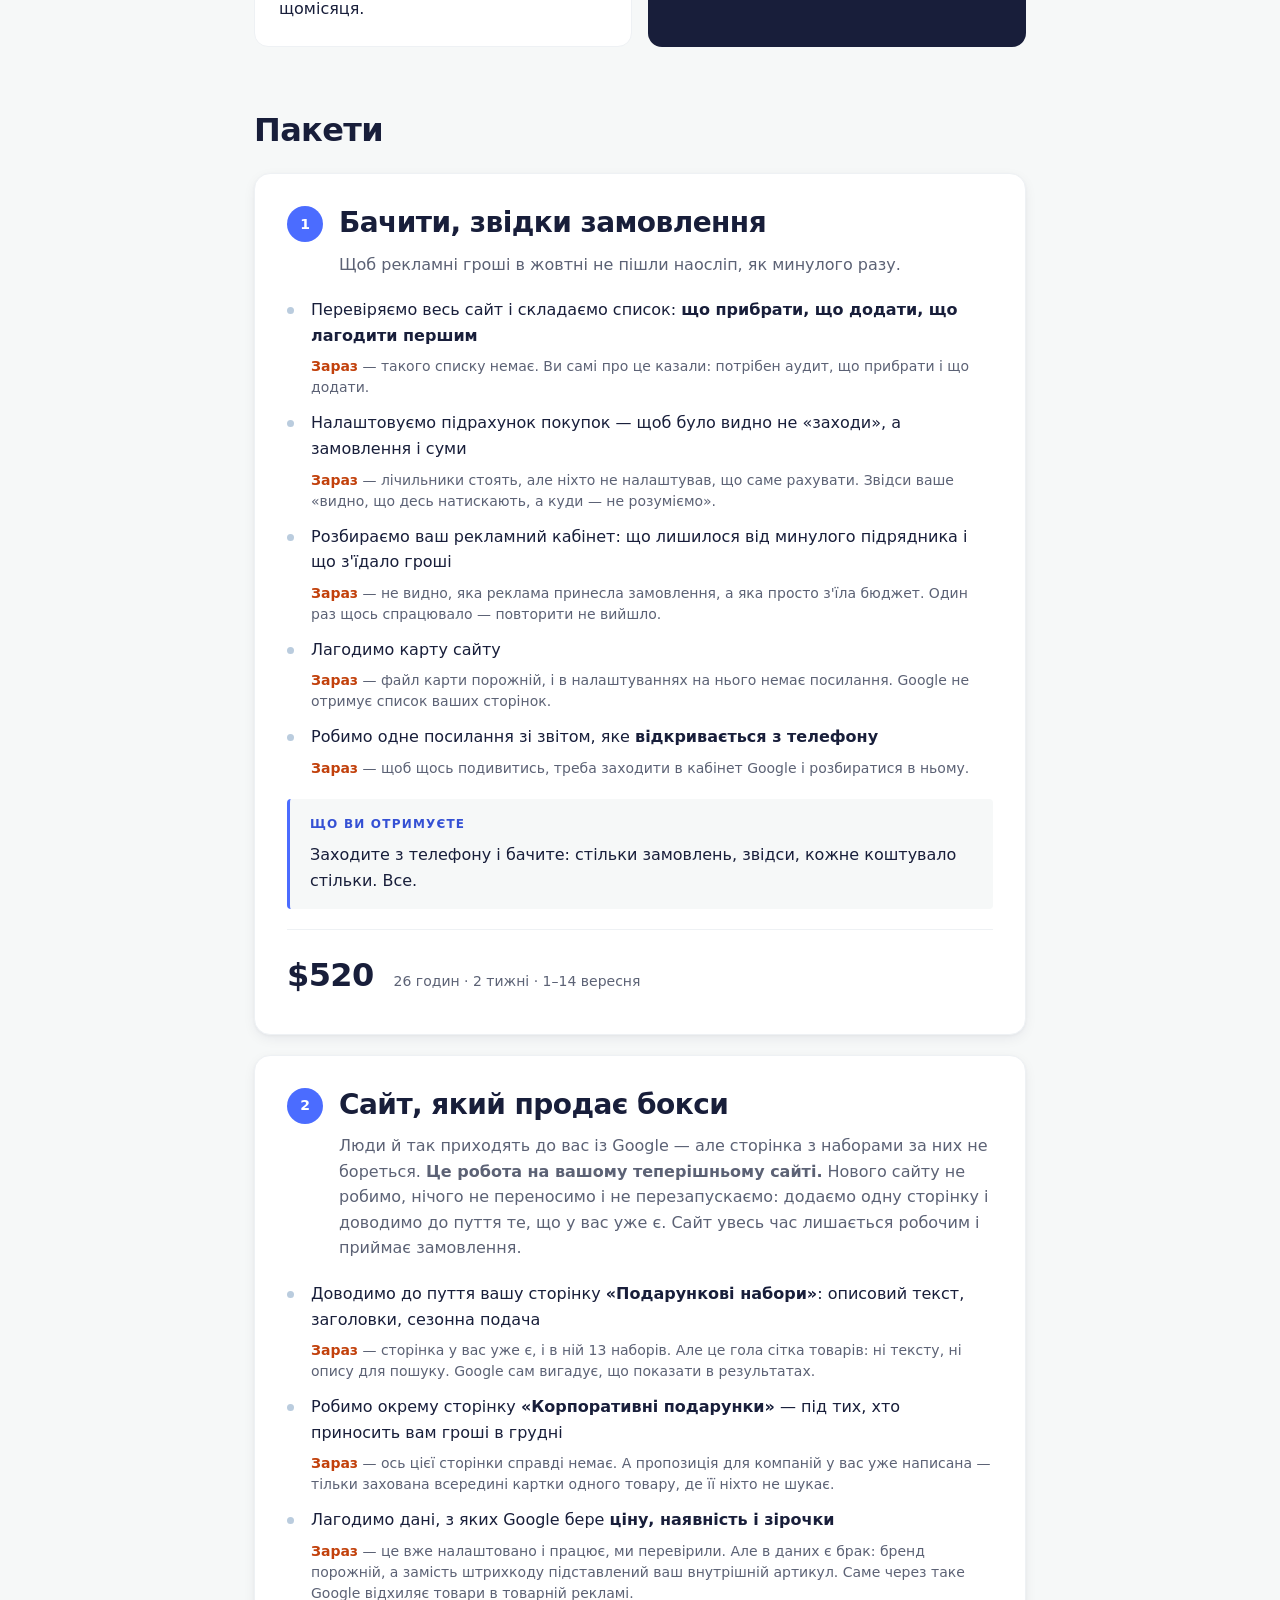
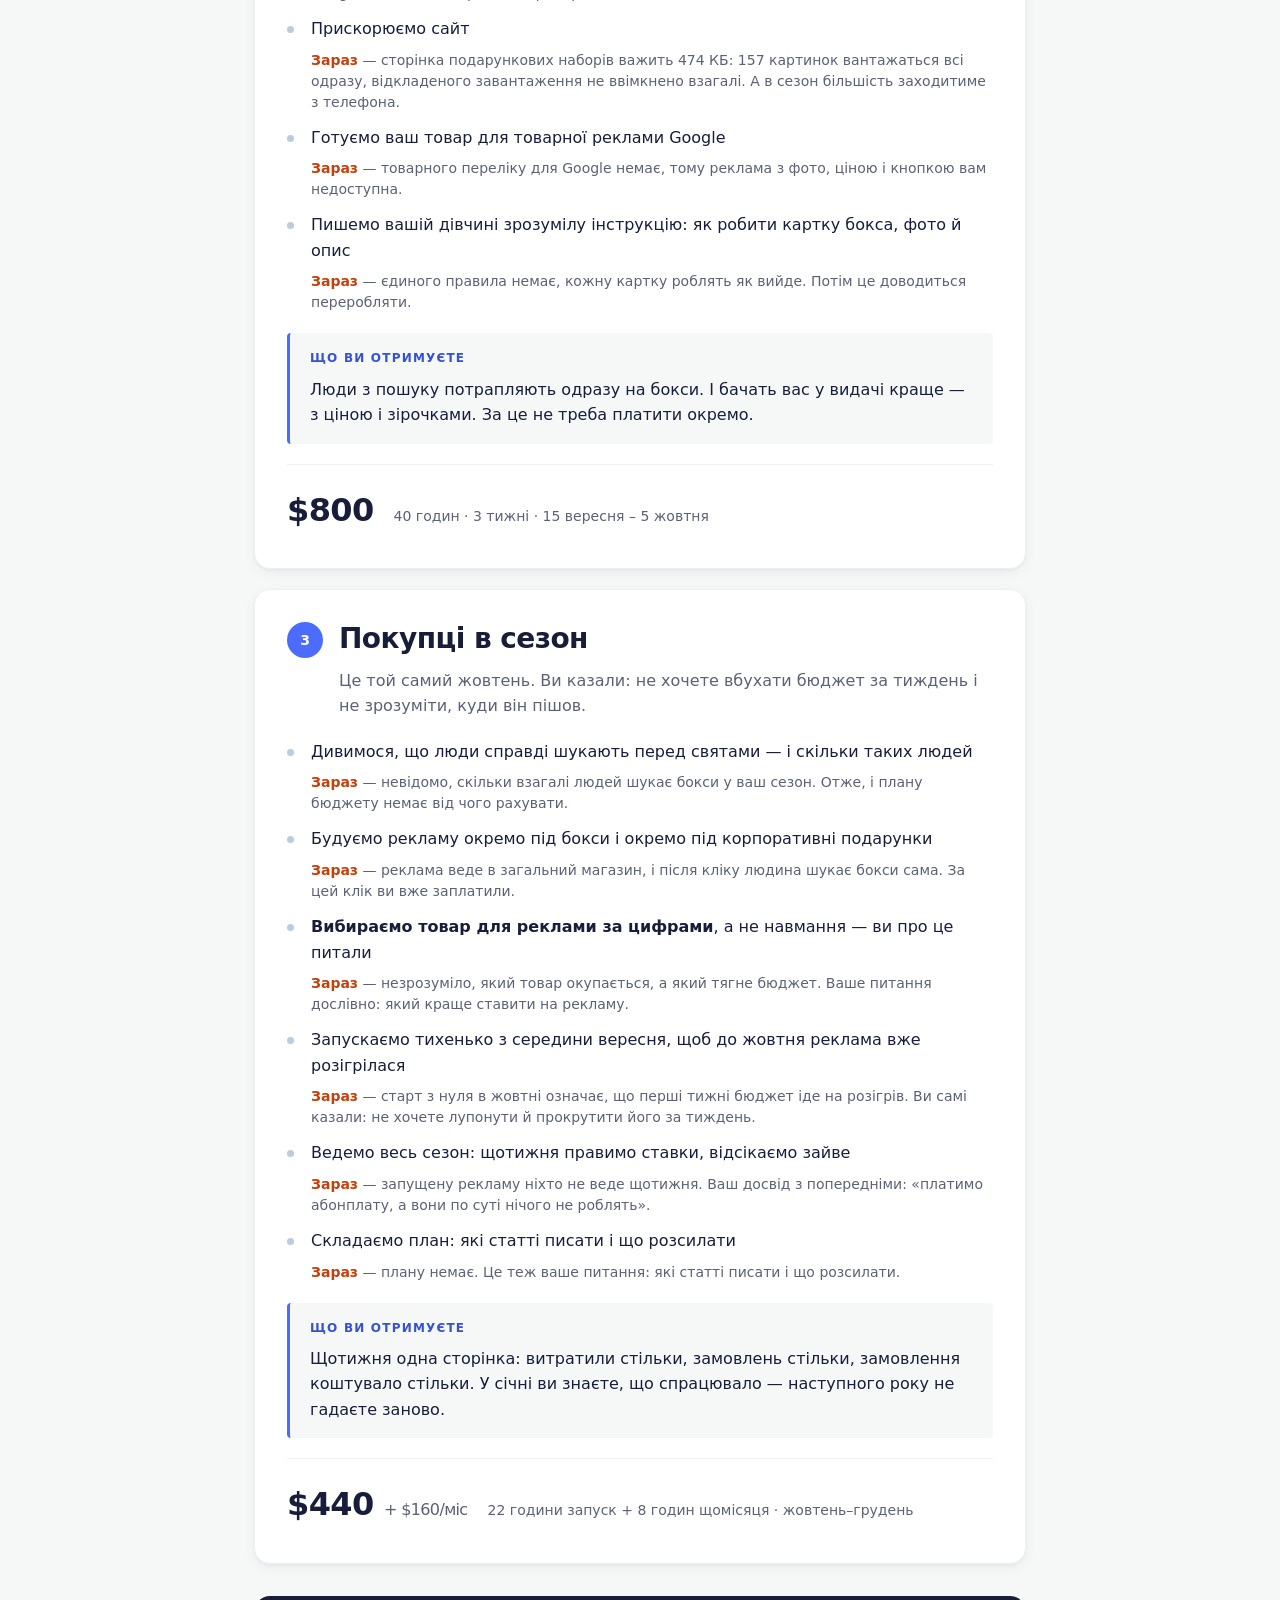
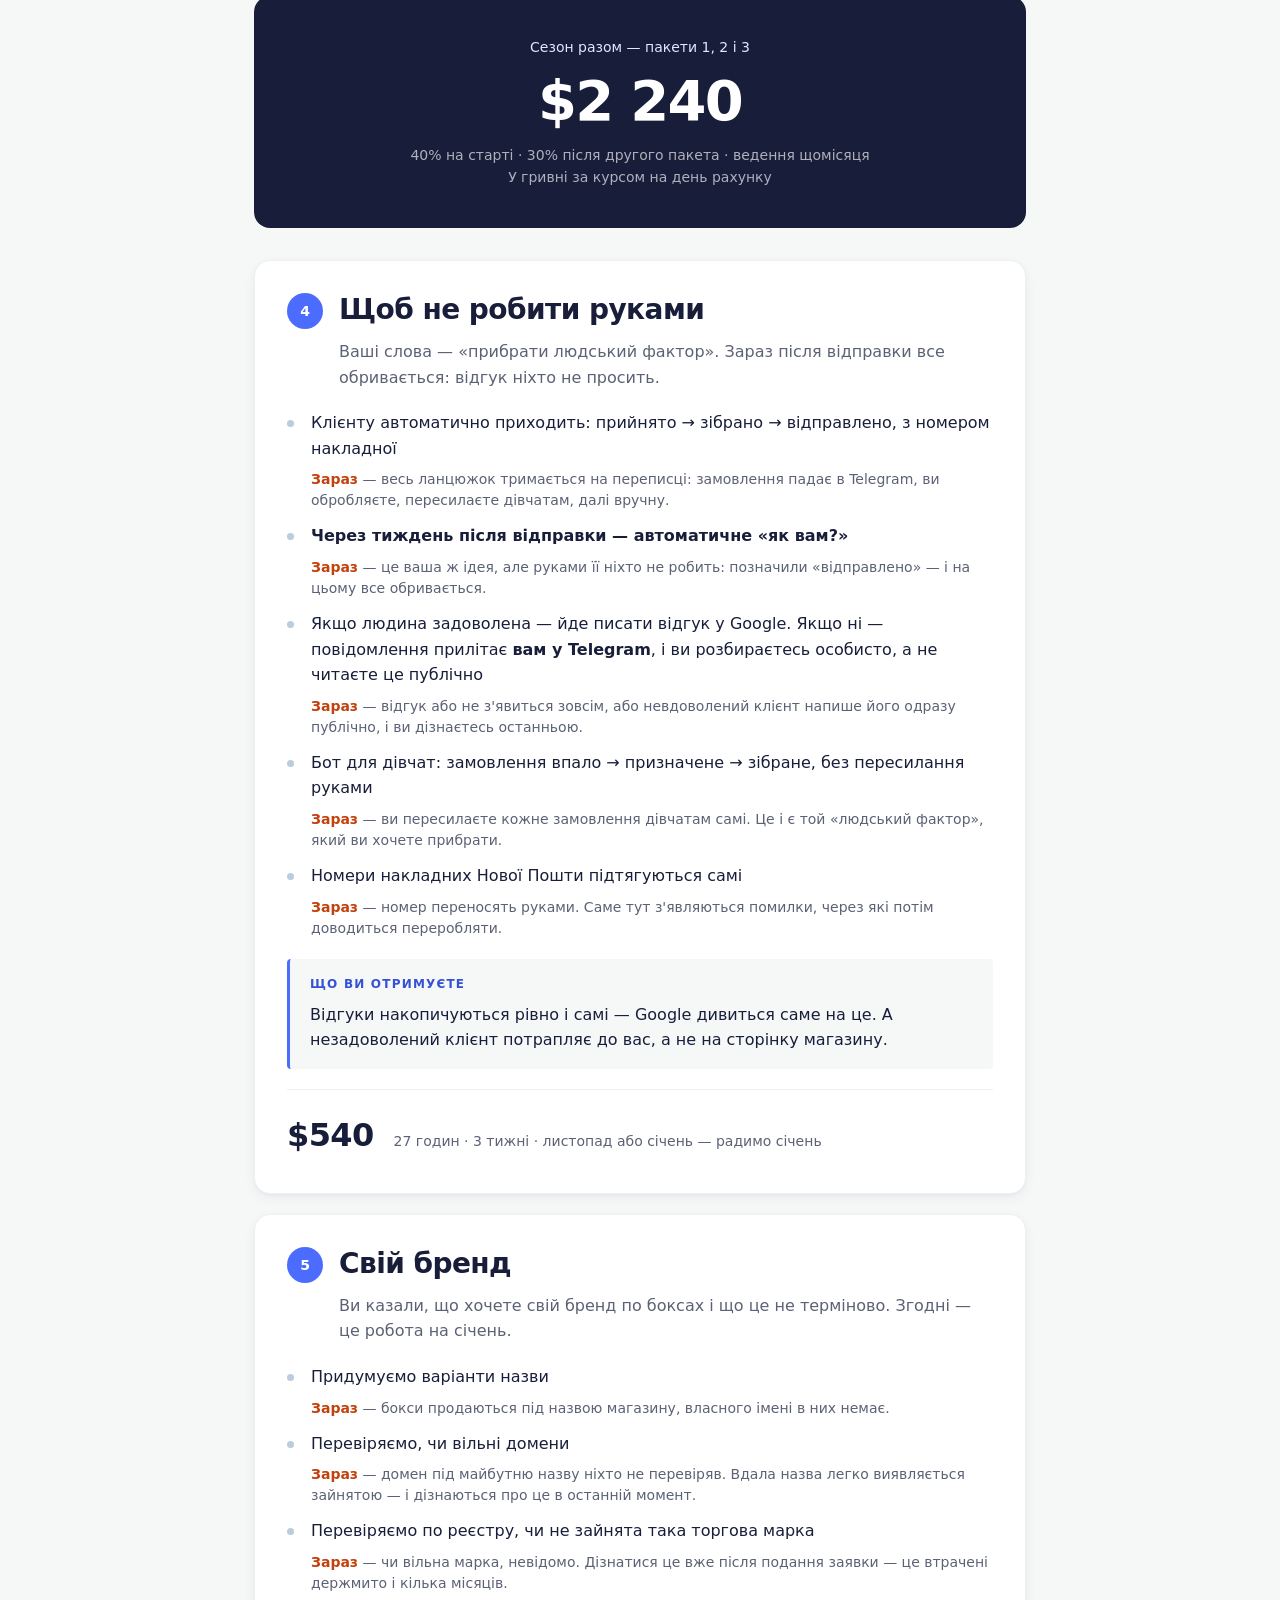
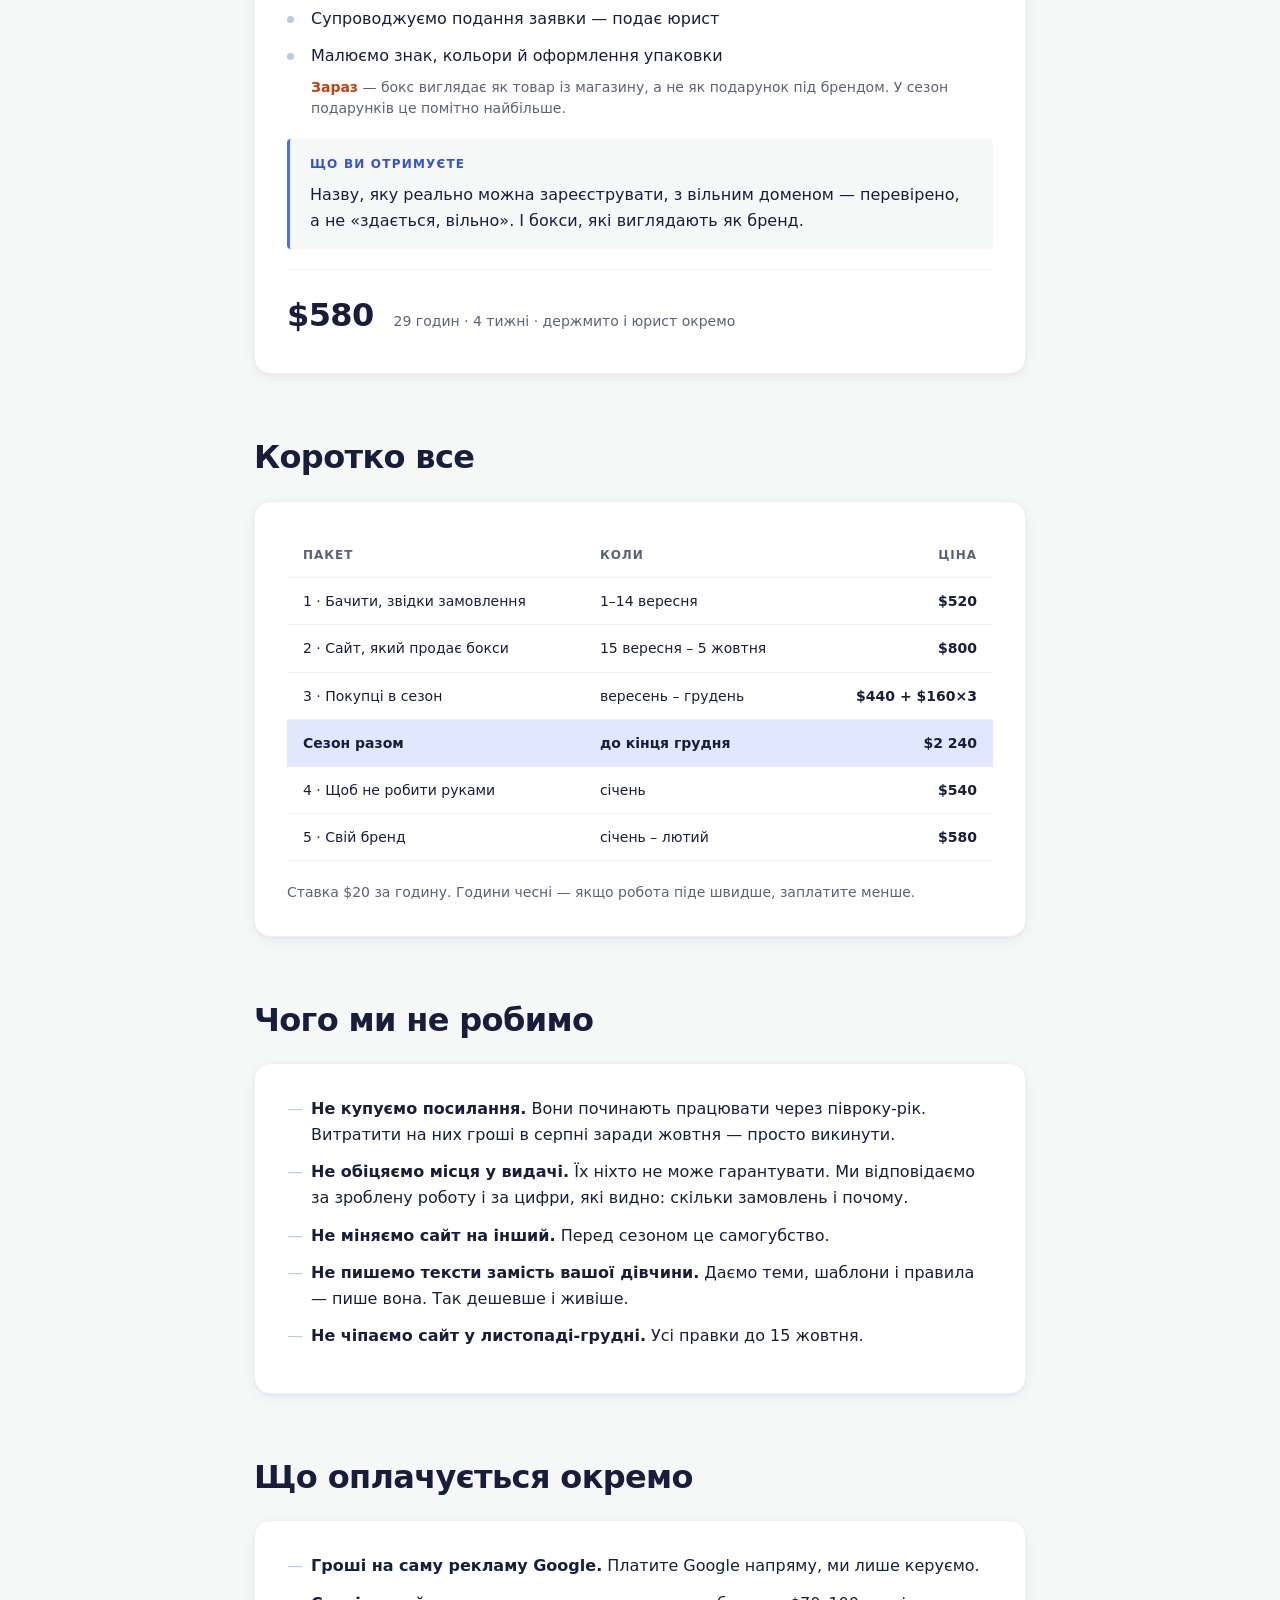
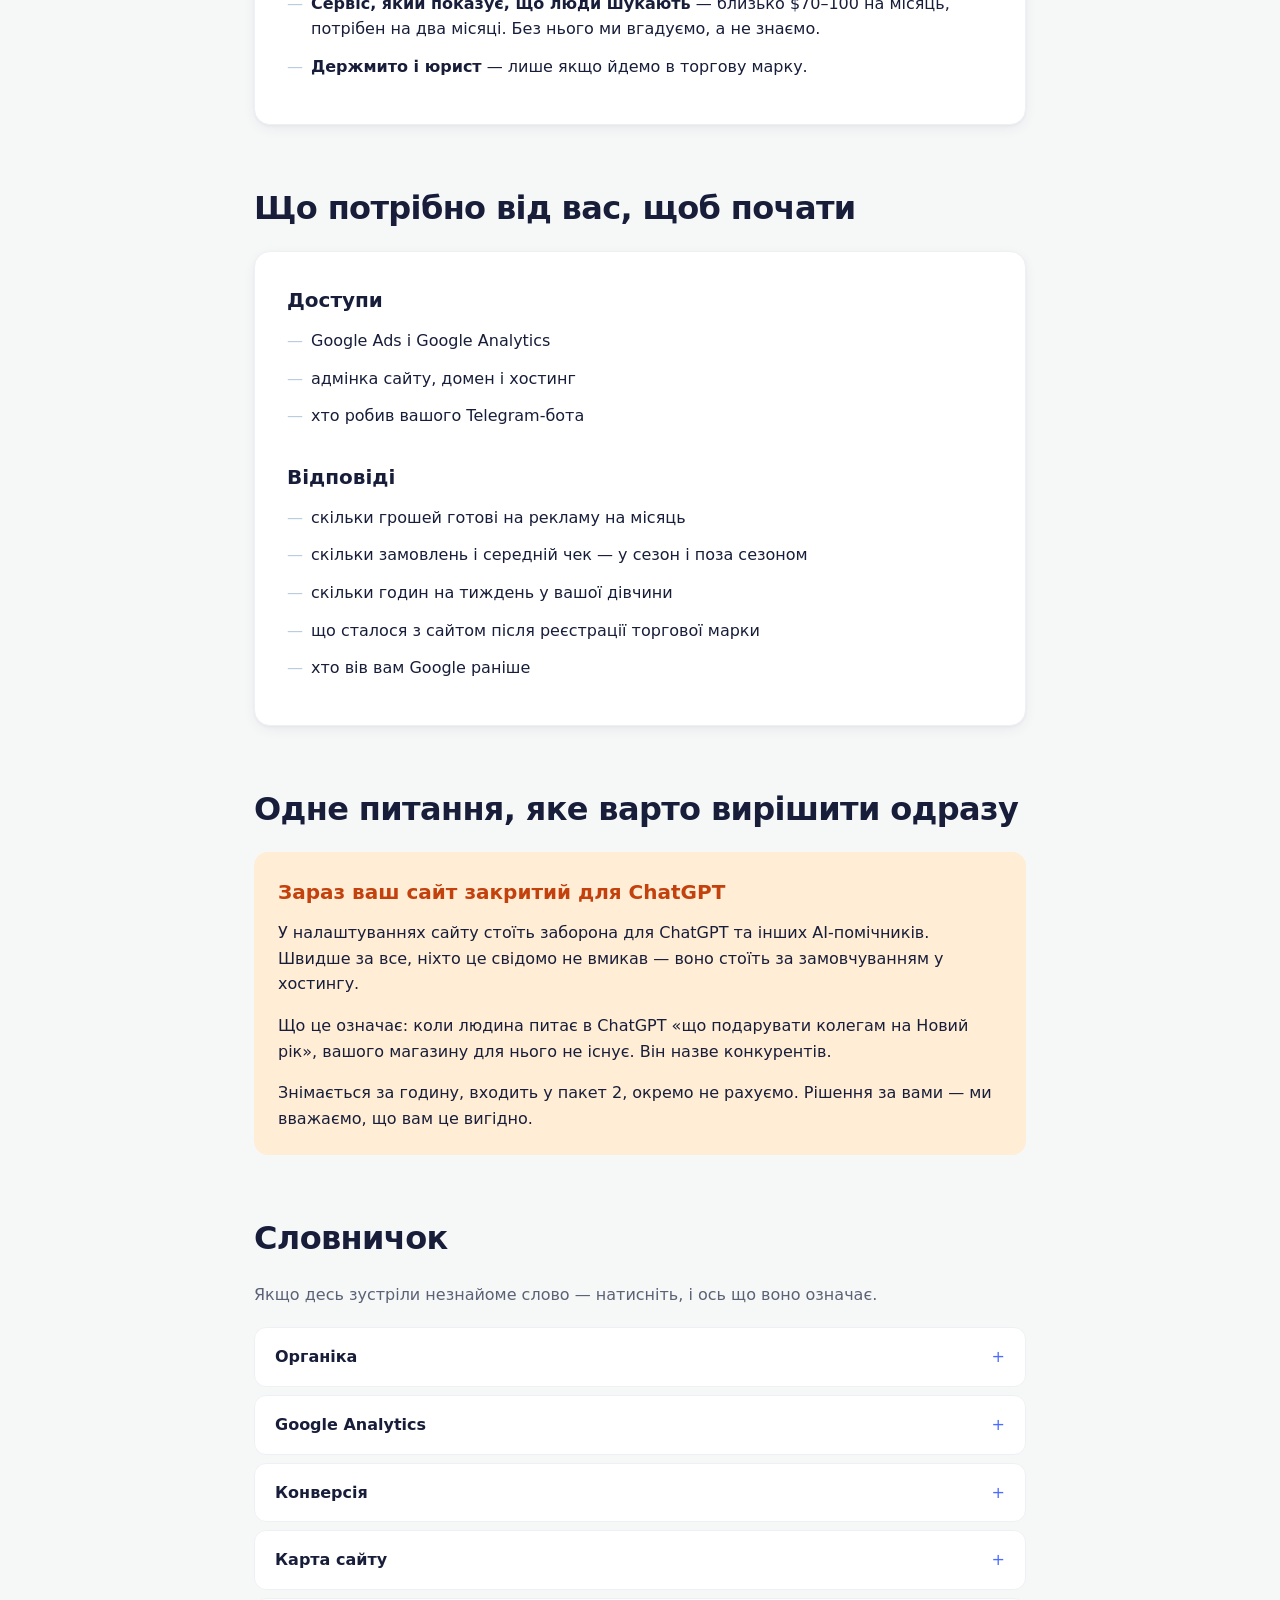
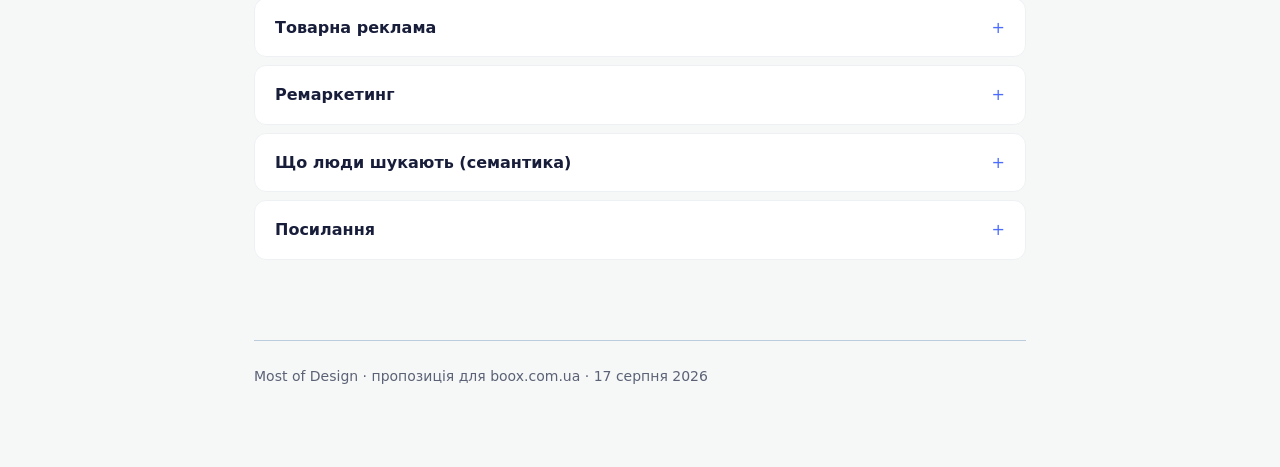
==== commit a0842236: "Детальный аудит сайта: опровергает три пункта первого техсреза Аудит 12 страниц показал, что первый " ====
--- a/offer/index.html
+++ b/offer/index.html
@@ -139,6 +139,17 @@
 }
 .pack__list b { font-weight: 600; }
 
+/* Мелкая строка под пунктом: что сейчас не так.
+   Клиент нетехнический — рядом должно стоять «что плохо» и «как станет». */
+.pack__now {
+  display: block;
+  margin-top: var(--space-2);
+  font-size: var(--text-small);
+  line-height: 1.5;
+  color: var(--color-mute);
+}
+.pack__now b { font-weight: 600; color: var(--color-warn-fg); }
+
 .pack__get {
   background: var(--color-paper);
   border-left: 3px solid var(--color-accent);
@@ -272,8 +283,9 @@
       <p style="margin-top:var(--space-6)"><b>Що справді принесе гроші цього сезону:</b></p>
       <ol class="points">
         <li>
-          <b>Люди, які вже й так знаходять вас у Google.</b> Їх у вас багато. Але вони
-          потрапляють у загальний магазин продуктів, а не на бокси.
+          <b>Люди, які вже й так знаходять вас у Google.</b> Їх у вас багато. Сторінка
+          з наборами у вас є — але вона порожня на текст, і в сезонному пошуку їй нічим
+          зачепитися.
         </li>
         <li>
           <b>Реклама, налаштована як слід.</b> Зараз ви не бачите, що в ній працює,
@@ -337,11 +349,21 @@
         </div>
       </div>
       <ul class="pack__list">
-        <li>Перевіряємо весь сайт і складаємо список: <b>що прибрати, що додати, що лагодити першим</b></li>
-        <li>Налаштовуємо підрахунок покупок — щоб було видно не «заходи», а замовлення і суми</li>
-        <li>Розбираємо ваш рекламний кабінет: що лишилося від минулого підрядника і що з'їдало гроші</li>
-        <li>Лагодимо карту сайту — зараз Google її не бачить, файл порожній</li>
-        <li>Робимо одне посилання зі звітом, яке <b>відкривається з телефону</b></li>
+        <li>Перевіряємо весь сайт і складаємо список: <b>що прибрати, що додати, що лагодити першим</b>
+          <span class="pack__now"><b>Зараз</b> — такого списку немає. Ви самі про це казали: потрібен
+          аудит, що прибрати і що додати.</span></li>
+        <li>Налаштовуємо підрахунок покупок — щоб було видно не «заходи», а замовлення і суми
+          <span class="pack__now"><b>Зараз</b> — лічильники стоять, але ніхто не налаштував, що саме
+          рахувати. Звідси ваше «видно, що десь натискають, а куди — не розуміємо».</span></li>
+        <li>Розбираємо ваш рекламний кабінет: що лишилося від минулого підрядника і що з'їдало гроші
+          <span class="pack__now"><b>Зараз</b> — не видно, яка реклама принесла замовлення, а яка
+          просто з'їла бюджет. Один раз щось спрацювало — повторити не вийшло.</span></li>
+        <li>Лагодимо карту сайту
+          <span class="pack__now"><b>Зараз</b> — файл карти порожній, і в налаштуваннях на нього немає
+          посилання. Google не отримує список ваших сторінок.</span></li>
+        <li>Робимо одне посилання зі звітом, яке <b>відкривається з телефону</b>
+          <span class="pack__now"><b>Зараз</b> — щоб щось подивитись, треба заходити в кабінет Google
+          і розбиратися в ньому.</span></li>
       </ul>
       <div class="pack__get">
         <span>Що ви отримуєте</span>
@@ -360,17 +382,38 @@
         <div>
           <h3 class="pack__title">Сайт, який продає бокси</h3>
           <p class="pack__why">
-            Люди й так приходять до вас із Google — але потрапляють у каталог продуктів.
+            Люди й так приходять до вас із Google — але сторінка з наборами за них не бореться.
+            <b>Це робота на вашому теперішньому сайті.</b> Нового сайту не робимо, нічого
+            не переносимо і не перезапускаємо: додаємо одну сторінку і доводимо до пуття те,
+            що у вас уже є. Сайт увесь час лишається робочим і приймає замовлення.
           </p>
         </div>
       </div>
       <ul class="pack__list">
-        <li>Окрема сторінка <b>«Подарункові бокси»</b> — сезонна вітрина</li>
-        <li>Окрема сторінка <b>«Корпоративні подарунки»</b> — під тих, хто приносить вам гроші в грудні</li>
-        <li>Робимо так, щоб у пошуку поруч із вашим посиланням було видно <b>ціну, наявність і зірочки</b></li>
-        <li>Прискорюємо сайт — зараз сторінка вантажиться повільно, а в сезон більшість буде з телефонів</li>
-        <li>Готуємо ваш товар для товарної реклами Google</li>
-        <li>Пишемо вашій дівчині зрозумілу інструкцію: як робити картку бокса, фото й опис</li>
+        <li>Доводимо до пуття вашу сторінку <b>«Подарункові набори»</b>: описовий текст,
+            заголовки, сезонна подача
+          <span class="pack__now"><b>Зараз</b> — сторінка у вас уже є, і в ній 13 наборів. Але це
+          гола сітка товарів: ні тексту, ні опису для пошуку. Google сам вигадує, що показати
+          в результатах.</span></li>
+        <li>Робимо окрему сторінку <b>«Корпоративні подарунки»</b> — під тих, хто приносить вам
+            гроші в грудні
+          <span class="pack__now"><b>Зараз</b> — ось цієї сторінки справді немає. А пропозиція для
+          компаній у вас уже написана — тільки захована всередині картки одного товару, де її
+          ніхто не шукає.</span></li>
+        <li>Лагодимо дані, з яких Google бере <b>ціну, наявність і зірочки</b>
+          <span class="pack__now"><b>Зараз</b> — це вже налаштовано і працює, ми перевірили. Але
+          в даних є брак: бренд порожній, а замість штрихкоду підставлений ваш внутрішній артикул.
+          Саме через таке Google відхиляє товари в товарній рекламі.</span></li>
+        <li>Прискорюємо сайт
+          <span class="pack__now"><b>Зараз</b> — сторінка подарункових наборів важить 474 КБ:
+          157 картинок вантажаться всі одразу, відкладеного завантаження не ввімкнено взагалі.
+          А в сезон більшість заходитиме з телефона.</span></li>
+        <li>Готуємо ваш товар для товарної реклами Google
+          <span class="pack__now"><b>Зараз</b> — товарного переліку для Google немає, тому реклама
+          з фото, ціною і кнопкою вам недоступна.</span></li>
+        <li>Пишемо вашій дівчині зрозумілу інструкцію: як робити картку бокса, фото й опис
+          <span class="pack__now"><b>Зараз</b> — єдиного правила немає, кожну картку роблять як вийде.
+          Потім це доводиться переробляти.</span></li>
       </ul>
       <div class="pack__get">
         <span>Що ви отримуєте</span>
@@ -396,12 +439,24 @@
         </div>
       </div>
       <ul class="pack__list">
-        <li>Дивимося, що люди справді шукають перед святами — і скільки таких людей</li>
-        <li>Будуємо рекламу окремо під бокси і окремо під корпоративні подарунки</li>
-        <li><b>Вибираємо товар для реклами за цифрами</b>, а не навмання — ви про це питали</li>
-        <li>Запускаємо тихенько з середини вересня, щоб до жовтня реклама вже розігрілася</li>
-        <li>Ведемо весь сезон: щотижня правимо ставки, відсікаємо зайве</li>
-        <li>Складаємо план: які статті писати і що розсилати</li>
+        <li>Дивимося, що люди справді шукають перед святами — і скільки таких людей
+          <span class="pack__now"><b>Зараз</b> — невідомо, скільки взагалі людей шукає бокси у ваш
+          сезон. Отже, і плану бюджету немає від чого рахувати.</span></li>
+        <li>Будуємо рекламу окремо під бокси і окремо під корпоративні подарунки
+          <span class="pack__now"><b>Зараз</b> — реклама веде в загальний магазин, і після кліку
+          людина шукає бокси сама. За цей клік ви вже заплатили.</span></li>
+        <li><b>Вибираємо товар для реклами за цифрами</b>, а не навмання — ви про це питали
+          <span class="pack__now"><b>Зараз</b> — незрозуміло, який товар окупається, а який тягне
+          бюджет. Ваше питання дослівно: який краще ставити на рекламу.</span></li>
+        <li>Запускаємо тихенько з середини вересня, щоб до жовтня реклама вже розігрілася
+          <span class="pack__now"><b>Зараз</b> — старт з нуля в жовтні означає, що перші тижні бюджет
+          іде на розігрів. Ви самі казали: не хочете лупонути й прокрутити його за тиждень.</span></li>
+        <li>Ведемо весь сезон: щотижня правимо ставки, відсікаємо зайве
+          <span class="pack__now"><b>Зараз</b> — запущену рекламу ніхто не веде щотижня. Ваш досвід
+          з попередніми: «платимо абонплату, а вони по суті нічого не роблять».</span></li>
+        <li>Складаємо план: які статті писати і що розсилати
+          <span class="pack__now"><b>Зараз</b> — плану немає. Це теж ваше питання: які статті писати
+          і що розсилати.</span></li>
       </ul>
       <div class="pack__get">
         <span>Що ви отримуєте</span>
@@ -436,12 +491,22 @@
         </div>
       </div>
       <ul class="pack__list">
-        <li>Клієнту автоматично приходить: прийнято → зібрано → відправлено, з номером накладної</li>
-        <li><b>Через тиждень після відправки — автоматичне «як вам?»</b></li>
+        <li>Клієнту автоматично приходить: прийнято → зібрано → відправлено, з номером накладної
+          <span class="pack__now"><b>Зараз</b> — весь ланцюжок тримається на переписці: замовлення
+          падає в Telegram, ви обробляєте, пересилаєте дівчатам, далі вручну.</span></li>
+        <li><b>Через тиждень після відправки — автоматичне «як вам?»</b>
+          <span class="pack__now"><b>Зараз</b> — це ваша ж ідея, але руками її ніхто не робить:
+          позначили «відправлено» — і на цьому все обривається.</span></li>
         <li>Якщо людина задоволена — йде писати відгук у Google. Якщо ні — повідомлення
-            прилітає <b>вам у Telegram</b>, і ви розбираєтесь особисто, а не читаєте це публічно</li>
-        <li>Бот для дівчат: замовлення впало → призначене → зібране, без пересилання руками</li>
-        <li>Номери накладних Нової Пошти підтягуються самі</li>
+            прилітає <b>вам у Telegram</b>, і ви розбираєтесь особисто, а не читаєте це публічно
+          <span class="pack__now"><b>Зараз</b> — відгук або не з'явиться зовсім, або невдоволений
+          клієнт напише його одразу публічно, і ви дізнаєтесь останньою.</span></li>
+        <li>Бот для дівчат: замовлення впало → призначене → зібране, без пересилання руками
+          <span class="pack__now"><b>Зараз</b> — ви пересилаєте кожне замовлення дівчатам самі. Це
+          і є той «людський фактор», який ви хочете прибрати.</span></li>
+        <li>Номери накладних Нової Пошти підтягуються самі
+          <span class="pack__now"><b>Зараз</b> — номер переносять руками. Саме тут з'являються
+          помилки, через які потім доводиться переробляти.</span></li>
       </ul>
       <div class="pack__get">
         <span>Що ви отримуєте</span>
@@ -467,11 +532,19 @@
         </div>
       </div>
       <ul class="pack__list">
-        <li>Придумуємо варіанти назви</li>
-        <li>Перевіряємо, чи вільні домени</li>
-        <li>Перевіряємо по реєстру, чи не зайнята така торгова марка</li>
+        <li>Придумуємо варіанти назви
+          <span class="pack__now"><b>Зараз</b> — бокси продаються під назвою магазину, власного
+          імені в них немає.</span></li>
+        <li>Перевіряємо, чи вільні домени
+          <span class="pack__now"><b>Зараз</b> — домен під майбутню назву ніхто не перевіряв.
+          Вдала назва легко виявляється зайнятою — і дізнаються про це в останній момент.</span></li>
+        <li>Перевіряємо по реєстру, чи не зайнята така торгова марка
+          <span class="pack__now"><b>Зараз</b> — чи вільна марка, невідомо. Дізнатися це вже після
+          подання заявки — це втрачені держмито і кілька місяців.</span></li>
         <li>Супроводжуємо подання заявки — подає юрист</li>
-        <li>Малюємо знак, кольори й оформлення упаковки</li>
+        <li>Малюємо знак, кольори й оформлення упаковки
+          <span class="pack__now"><b>Зараз</b> — бокс виглядає як товар із магазину, а не як подарунок
+          під брендом. У сезон подарунків це помітно найбільше.</span></li>
       </ul>
       <div class="pack__get">
         <span>Що ви отримуєте</span>
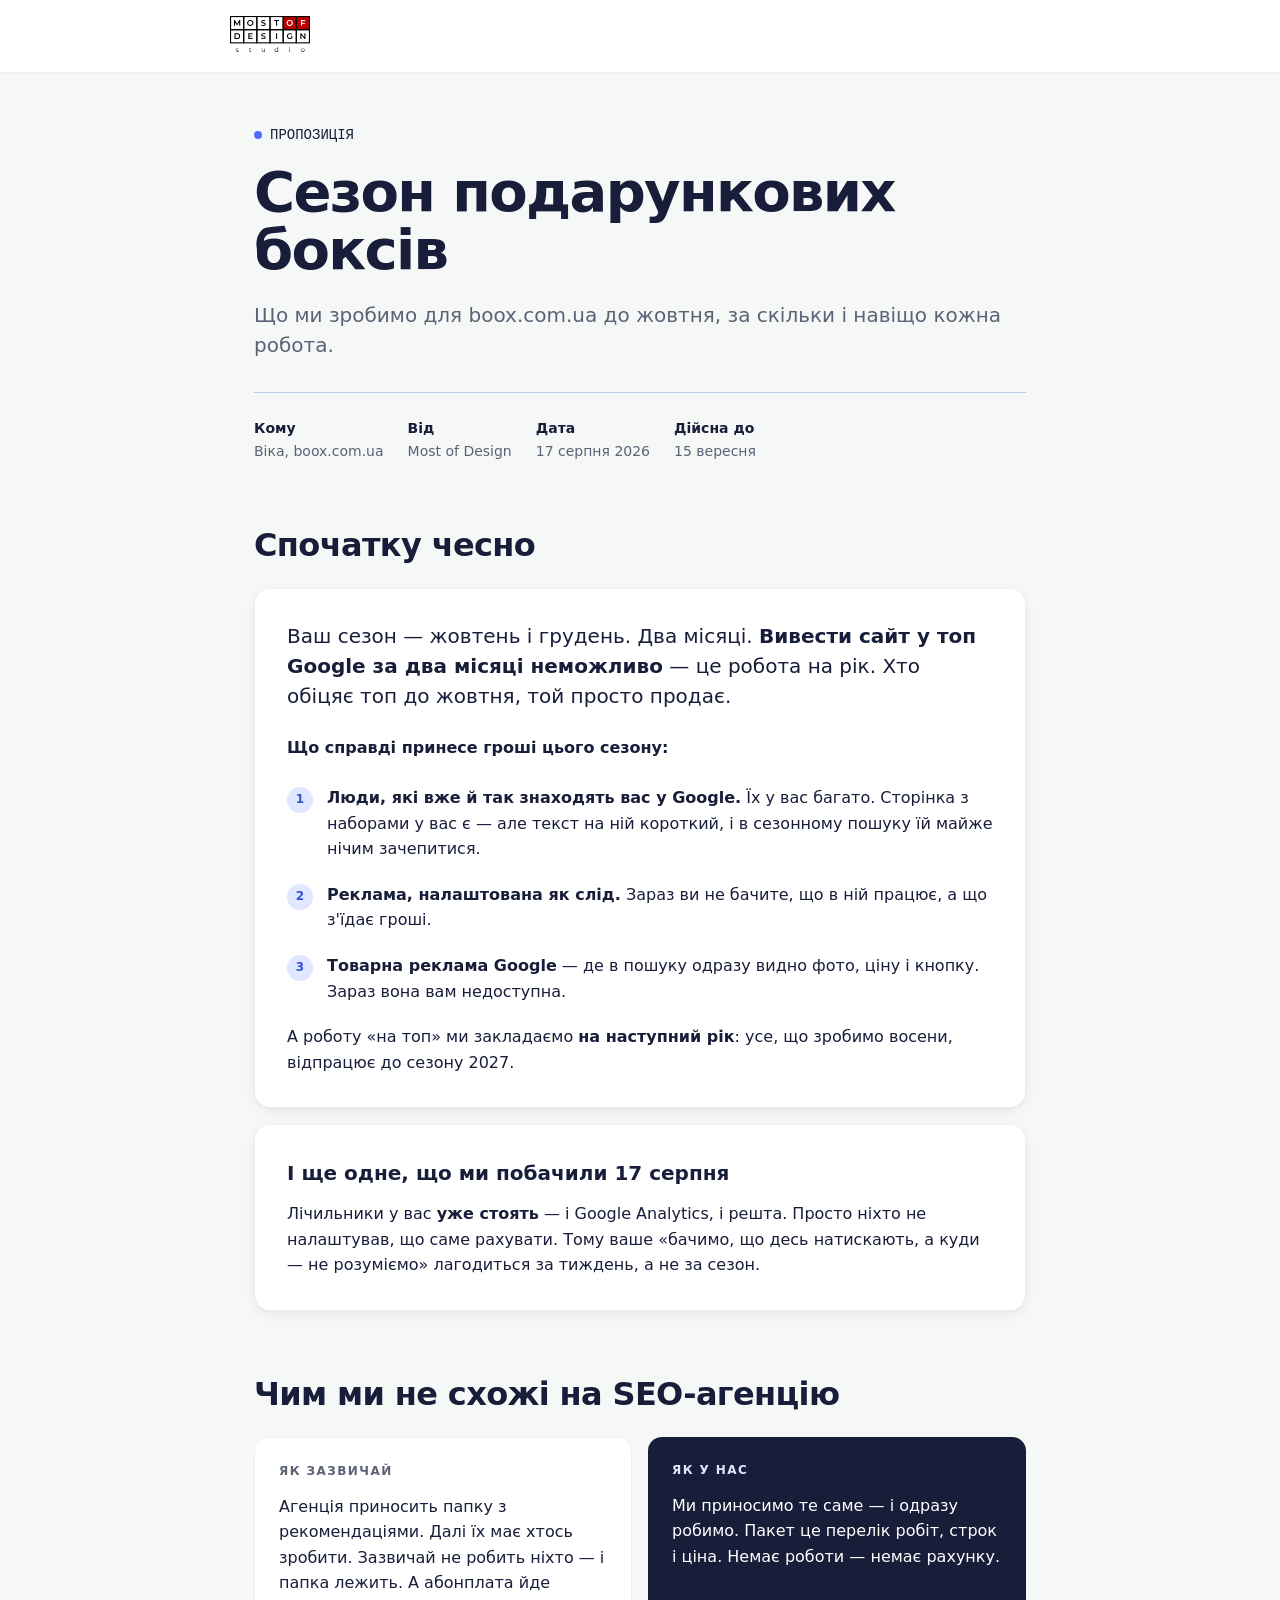
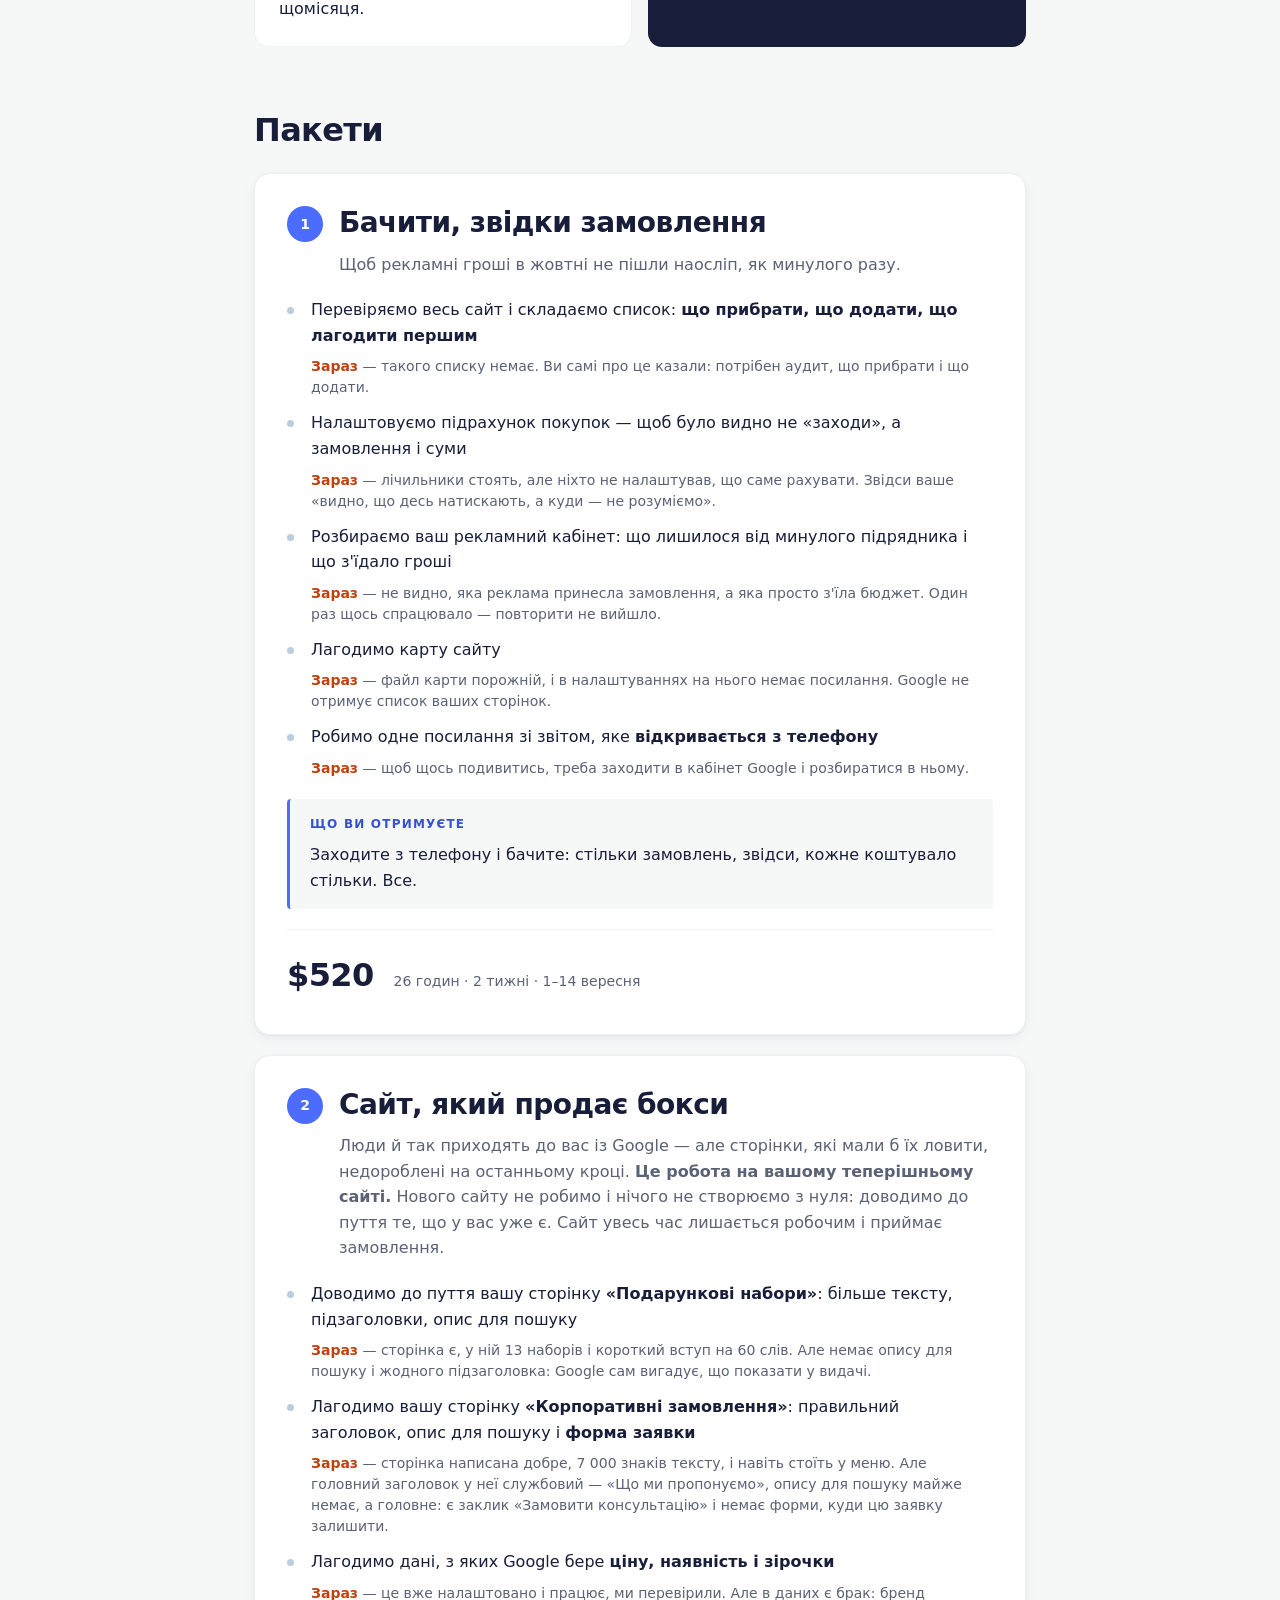
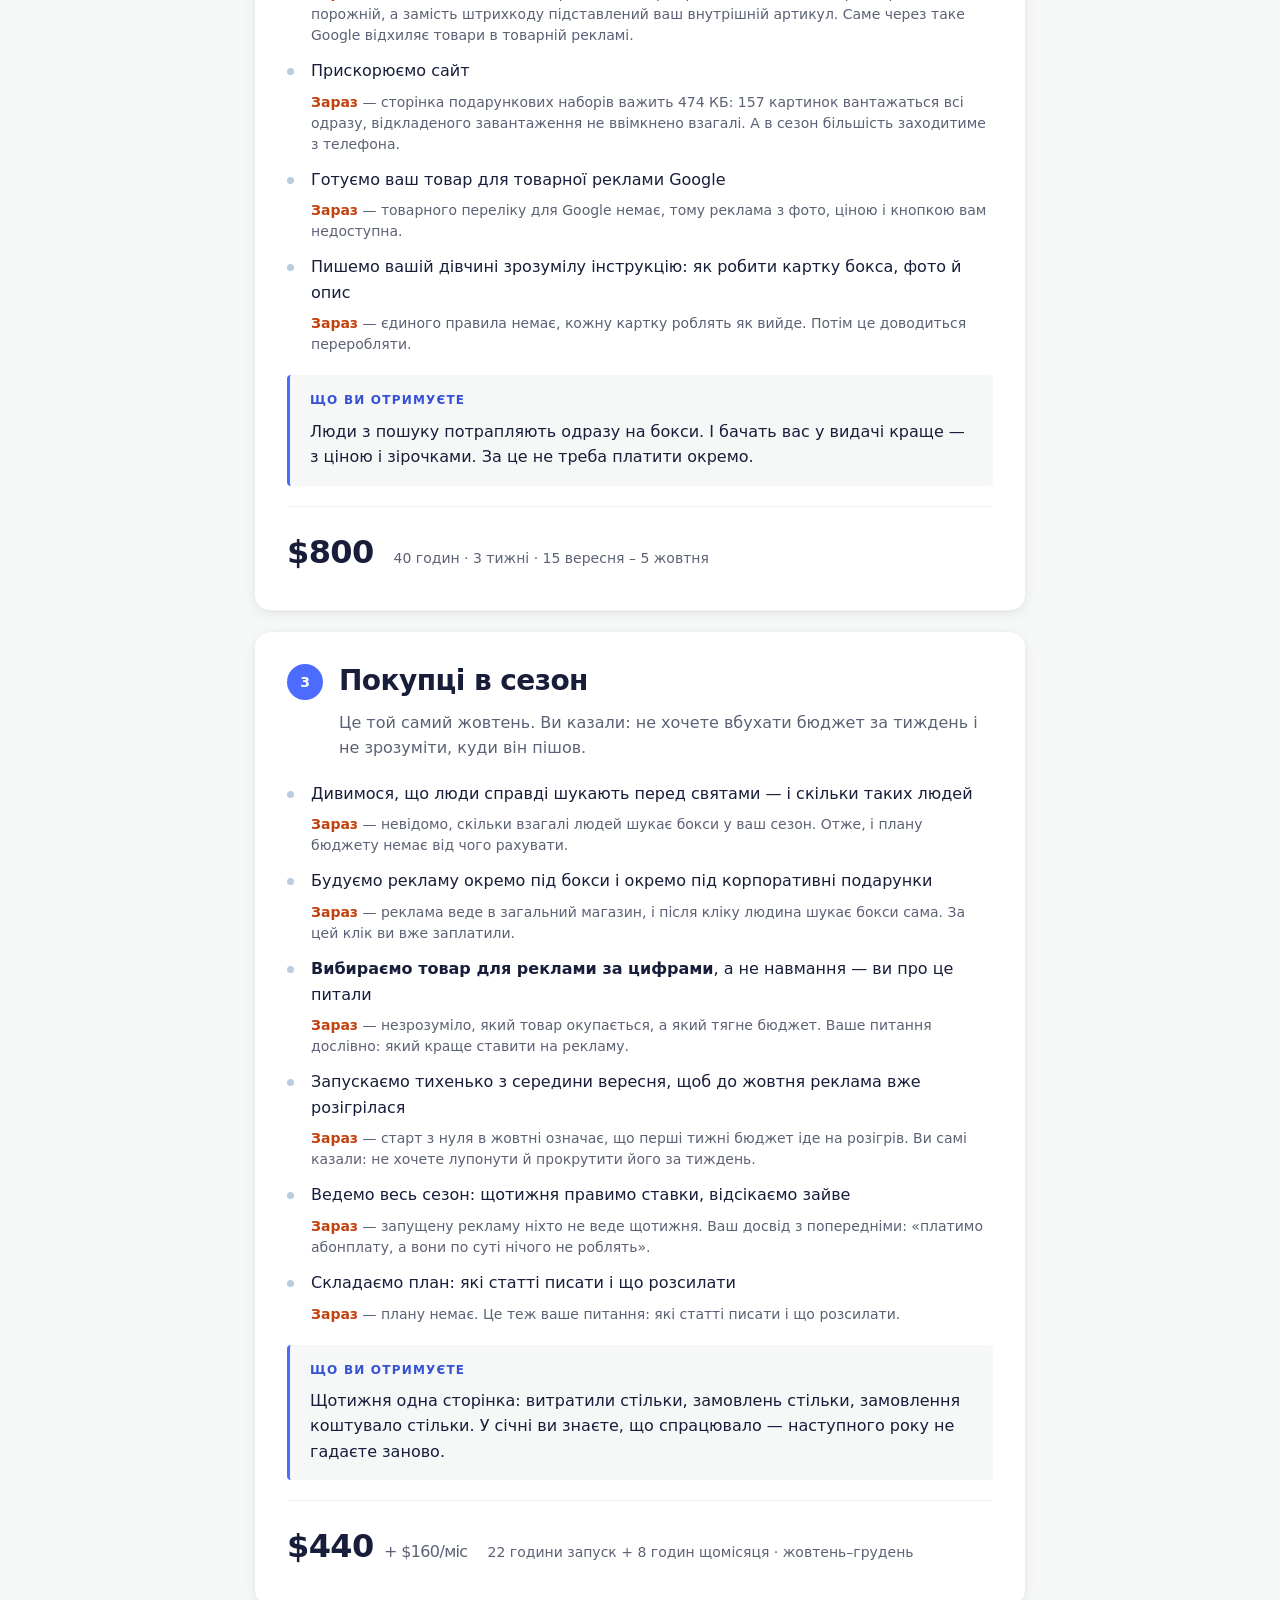
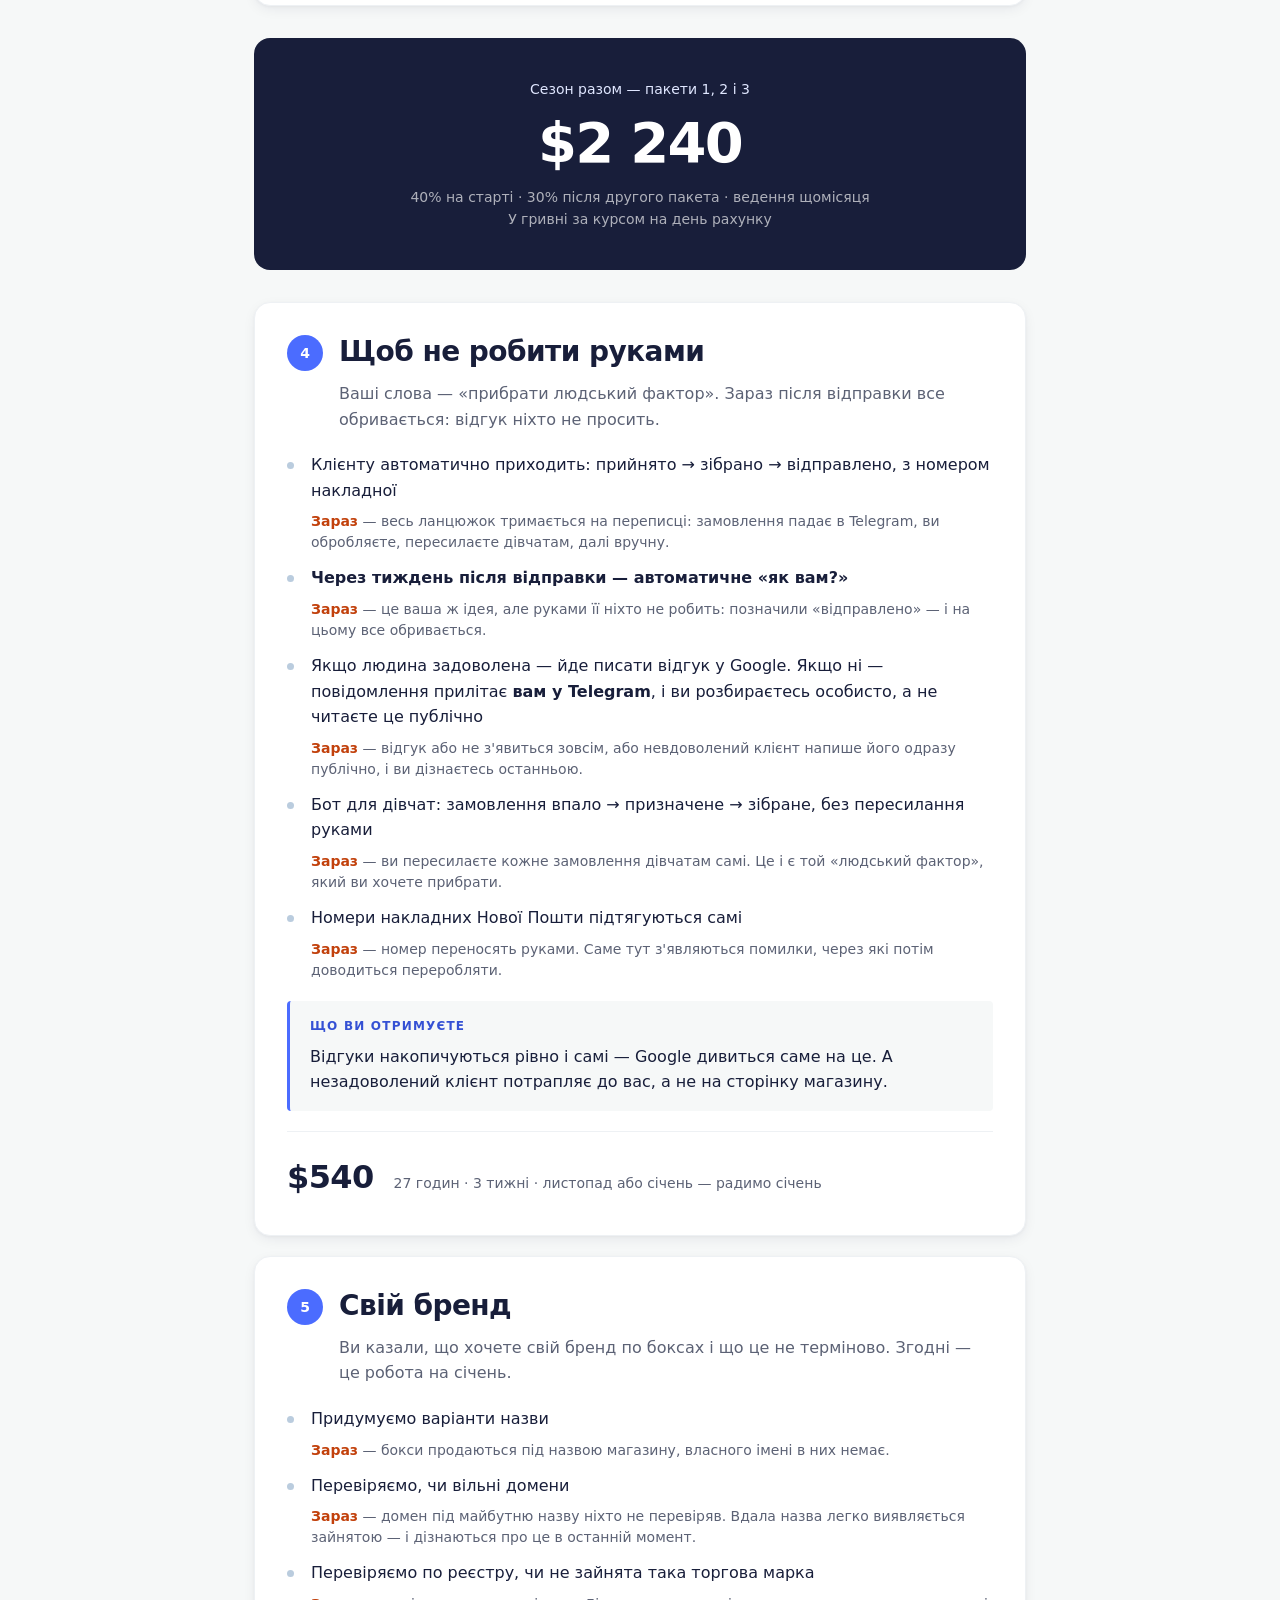
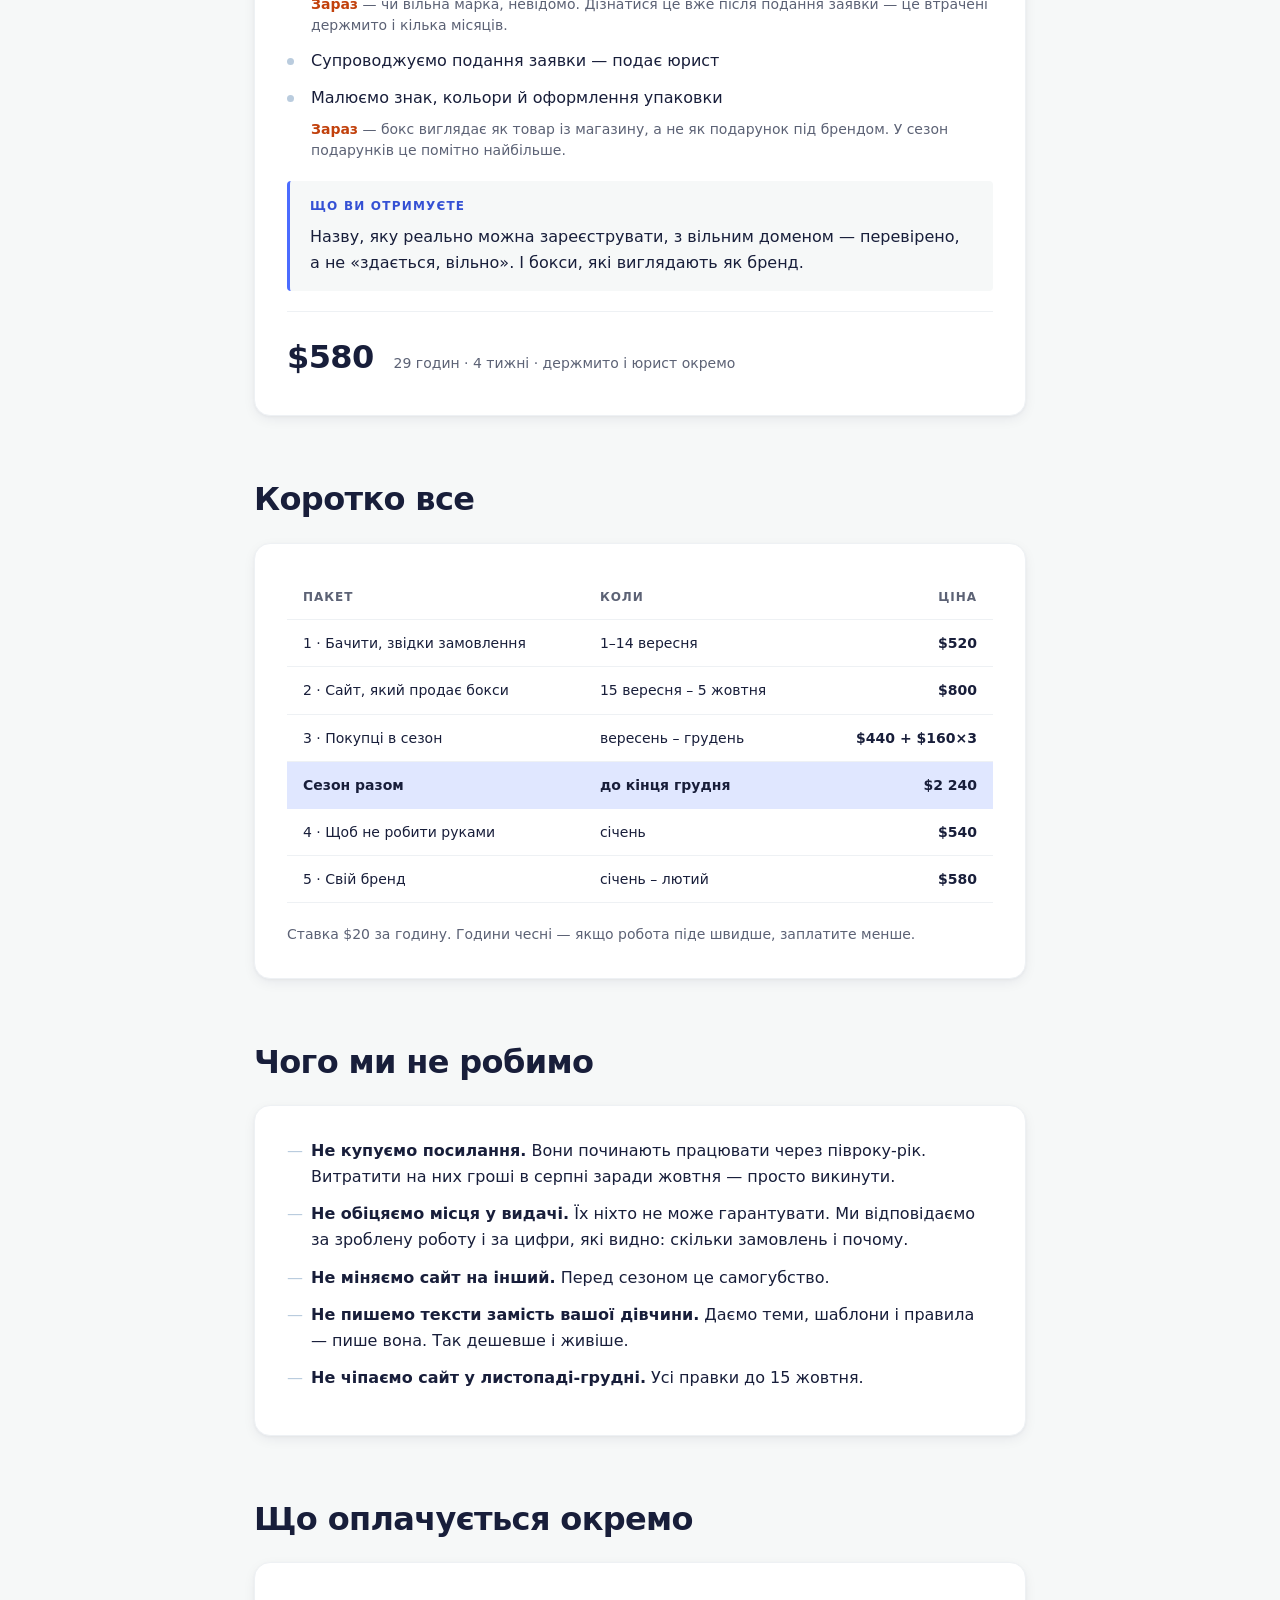
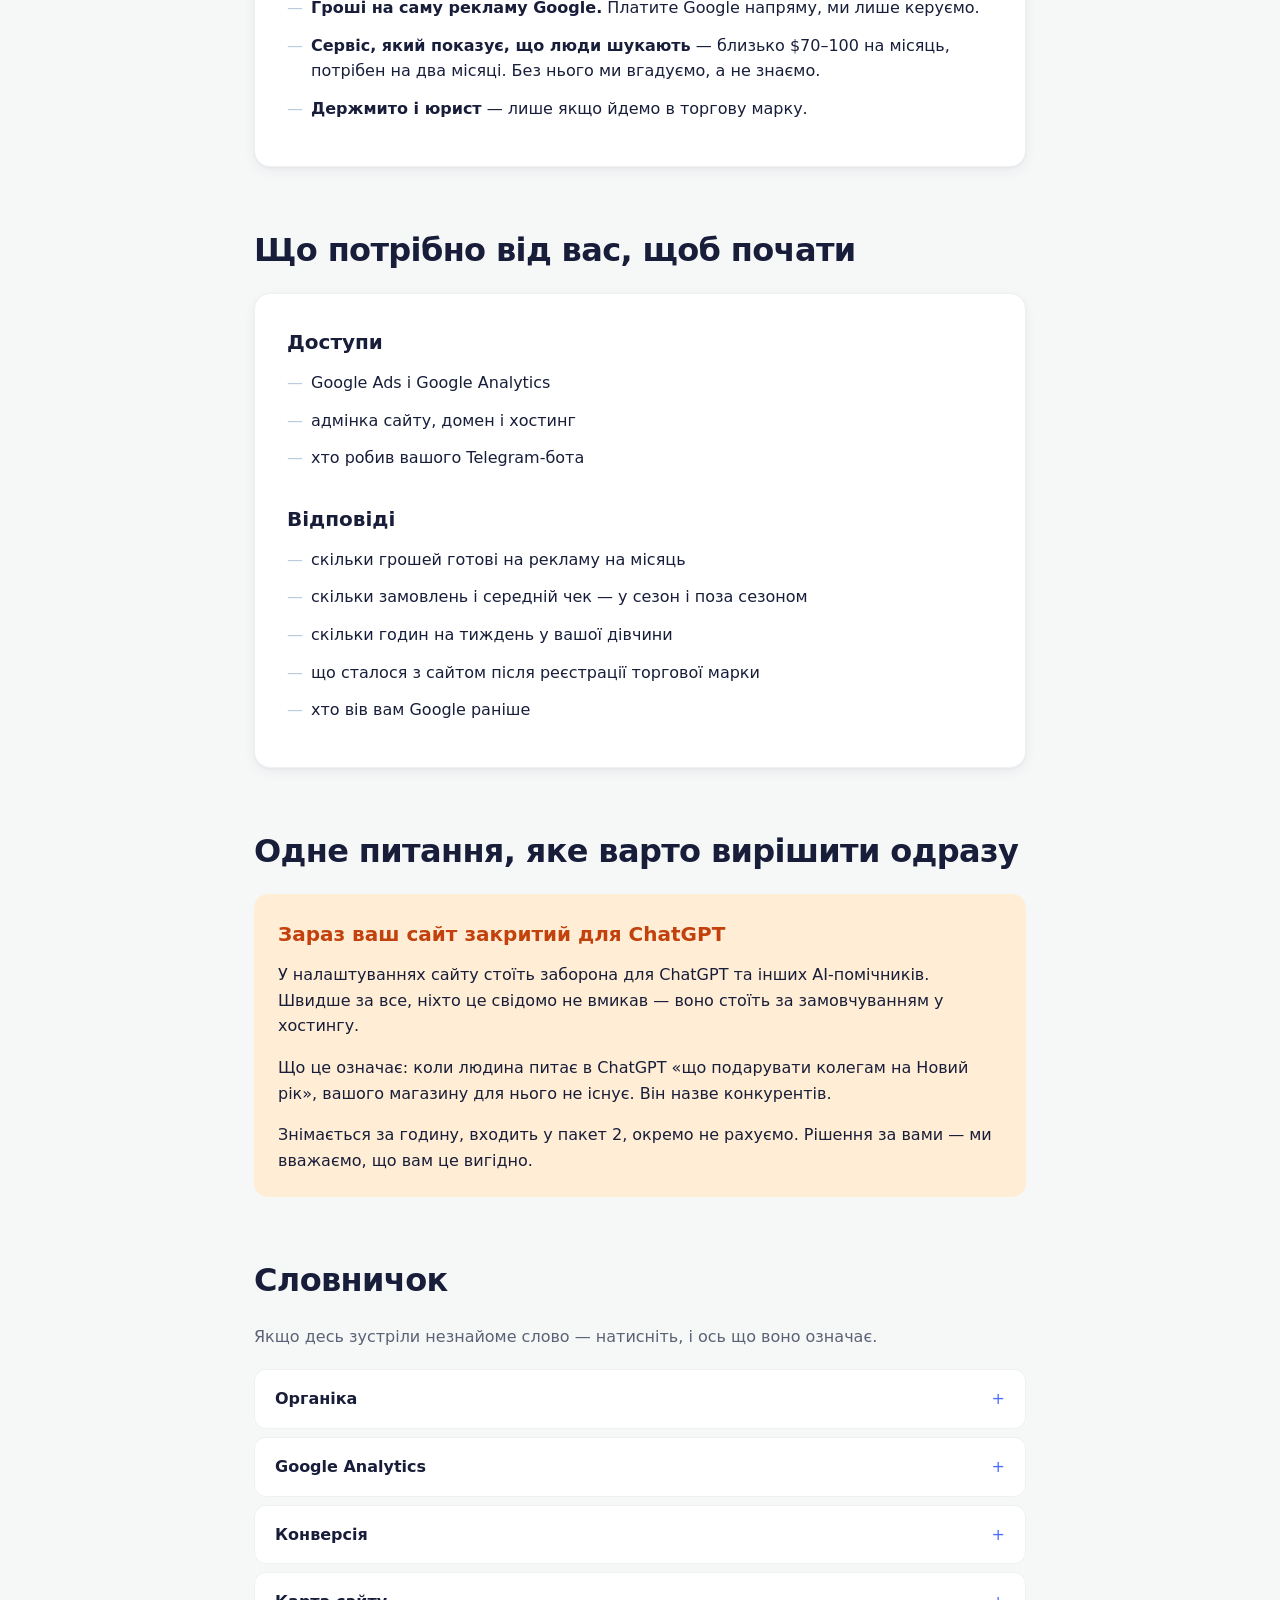
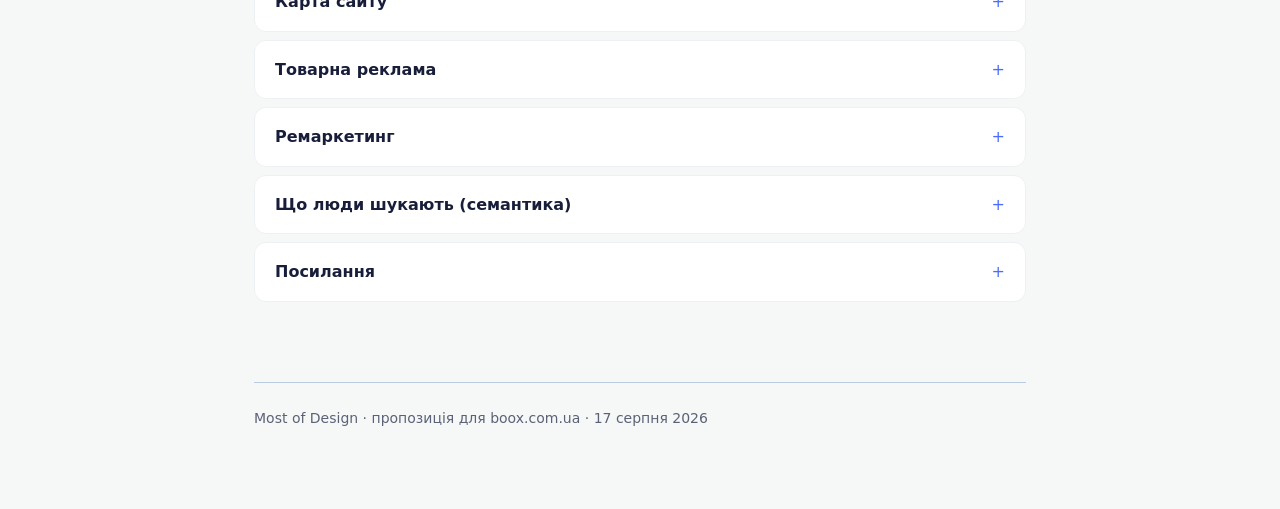
==== commit 3c1100d2: "SEO-аудит: 97 страниц, отдельная страница в стиле проекта Обход собственным краулером: главная, 17 к" ====
--- a/offer/index.html
+++ b/offer/index.html
@@ -284,8 +284,8 @@
       <ol class="points">
         <li>
           <b>Люди, які вже й так знаходять вас у Google.</b> Їх у вас багато. Сторінка
-          з наборами у вас є — але вона порожня на текст, і в сезонному пошуку їй нічим
-          зачепитися.
+          з наборами у вас є — але текст на ній короткий, і в сезонному пошуку їй майже
+          нічим зачепитися.
         </li>
         <li>
           <b>Реклама, налаштована як слід.</b> Зараз ви не бачите, що в ній працює,
@@ -382,24 +382,26 @@
         <div>
           <h3 class="pack__title">Сайт, який продає бокси</h3>
           <p class="pack__why">
-            Люди й так приходять до вас із Google — але сторінка з наборами за них не бореться.
-            <b>Це робота на вашому теперішньому сайті.</b> Нового сайту не робимо, нічого
-            не переносимо і не перезапускаємо: додаємо одну сторінку і доводимо до пуття те,
-            що у вас уже є. Сайт увесь час лишається робочим і приймає замовлення.
+            Люди й так приходять до вас із Google — але сторінки, які мали б їх ловити,
+            недороблені на останньому кроці.
+            <b>Це робота на вашому теперішньому сайті.</b> Нового сайту не робимо і нічого
+            не створюємо з нуля: доводимо до пуття те, що у вас уже є. Сайт увесь час
+            лишається робочим і приймає замовлення.
           </p>
         </div>
       </div>
       <ul class="pack__list">
-        <li>Доводимо до пуття вашу сторінку <b>«Подарункові набори»</b>: описовий текст,
-            заголовки, сезонна подача
-          <span class="pack__now"><b>Зараз</b> — сторінка у вас уже є, і в ній 13 наборів. Але це
-          гола сітка товарів: ні тексту, ні опису для пошуку. Google сам вигадує, що показати
-          в результатах.</span></li>
-        <li>Робимо окрему сторінку <b>«Корпоративні подарунки»</b> — під тих, хто приносить вам
-            гроші в грудні
-          <span class="pack__now"><b>Зараз</b> — ось цієї сторінки справді немає. А пропозиція для
-          компаній у вас уже написана — тільки захована всередині картки одного товару, де її
-          ніхто не шукає.</span></li>
+        <li>Доводимо до пуття вашу сторінку <b>«Подарункові набори»</b>: більше тексту,
+            підзаголовки, опис для пошуку
+          <span class="pack__now"><b>Зараз</b> — сторінка є, у ній 13 наборів і короткий вступ
+          на 60 слів. Але немає опису для пошуку і жодного підзаголовка: Google сам вигадує,
+          що показати у видачі.</span></li>
+        <li>Лагодимо вашу сторінку <b>«Корпоративні замовлення»</b>: правильний заголовок,
+            опис для пошуку і <b>форма заявки</b>
+          <span class="pack__now"><b>Зараз</b> — сторінка написана добре, 7 000 знаків тексту,
+          і навіть стоїть у меню. Але головний заголовок у неї службовий — «Що ми пропонуємо»,
+          опису для пошуку майже немає, а головне: є заклик «Замовити консультацію» і немає
+          форми, куди цю заявку залишити.</span></li>
         <li>Лагодимо дані, з яких Google бере <b>ціну, наявність і зірочки</b>
           <span class="pack__now"><b>Зараз</b> — це вже налаштовано і працює, ми перевірили. Але
           в даних є брак: бренд порожній, а замість штрихкоду підставлений ваш внутрішній артикул.
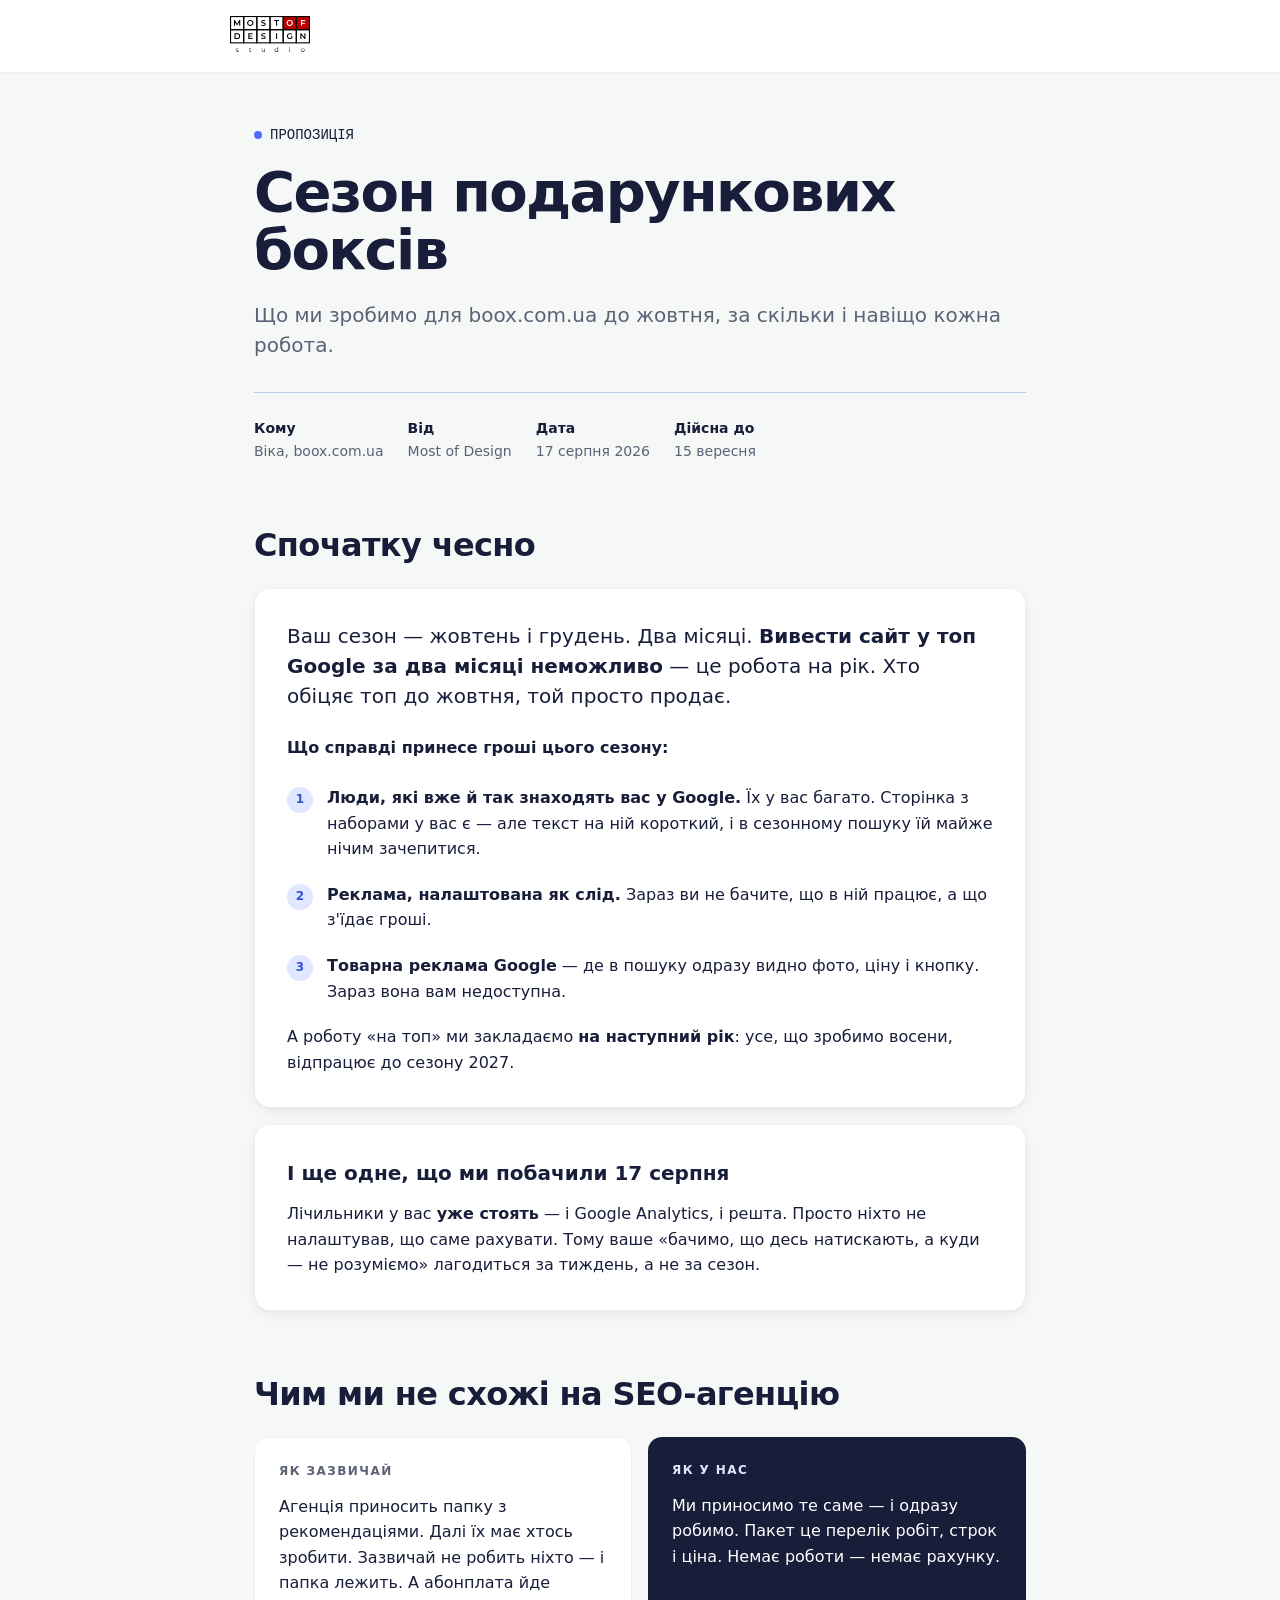
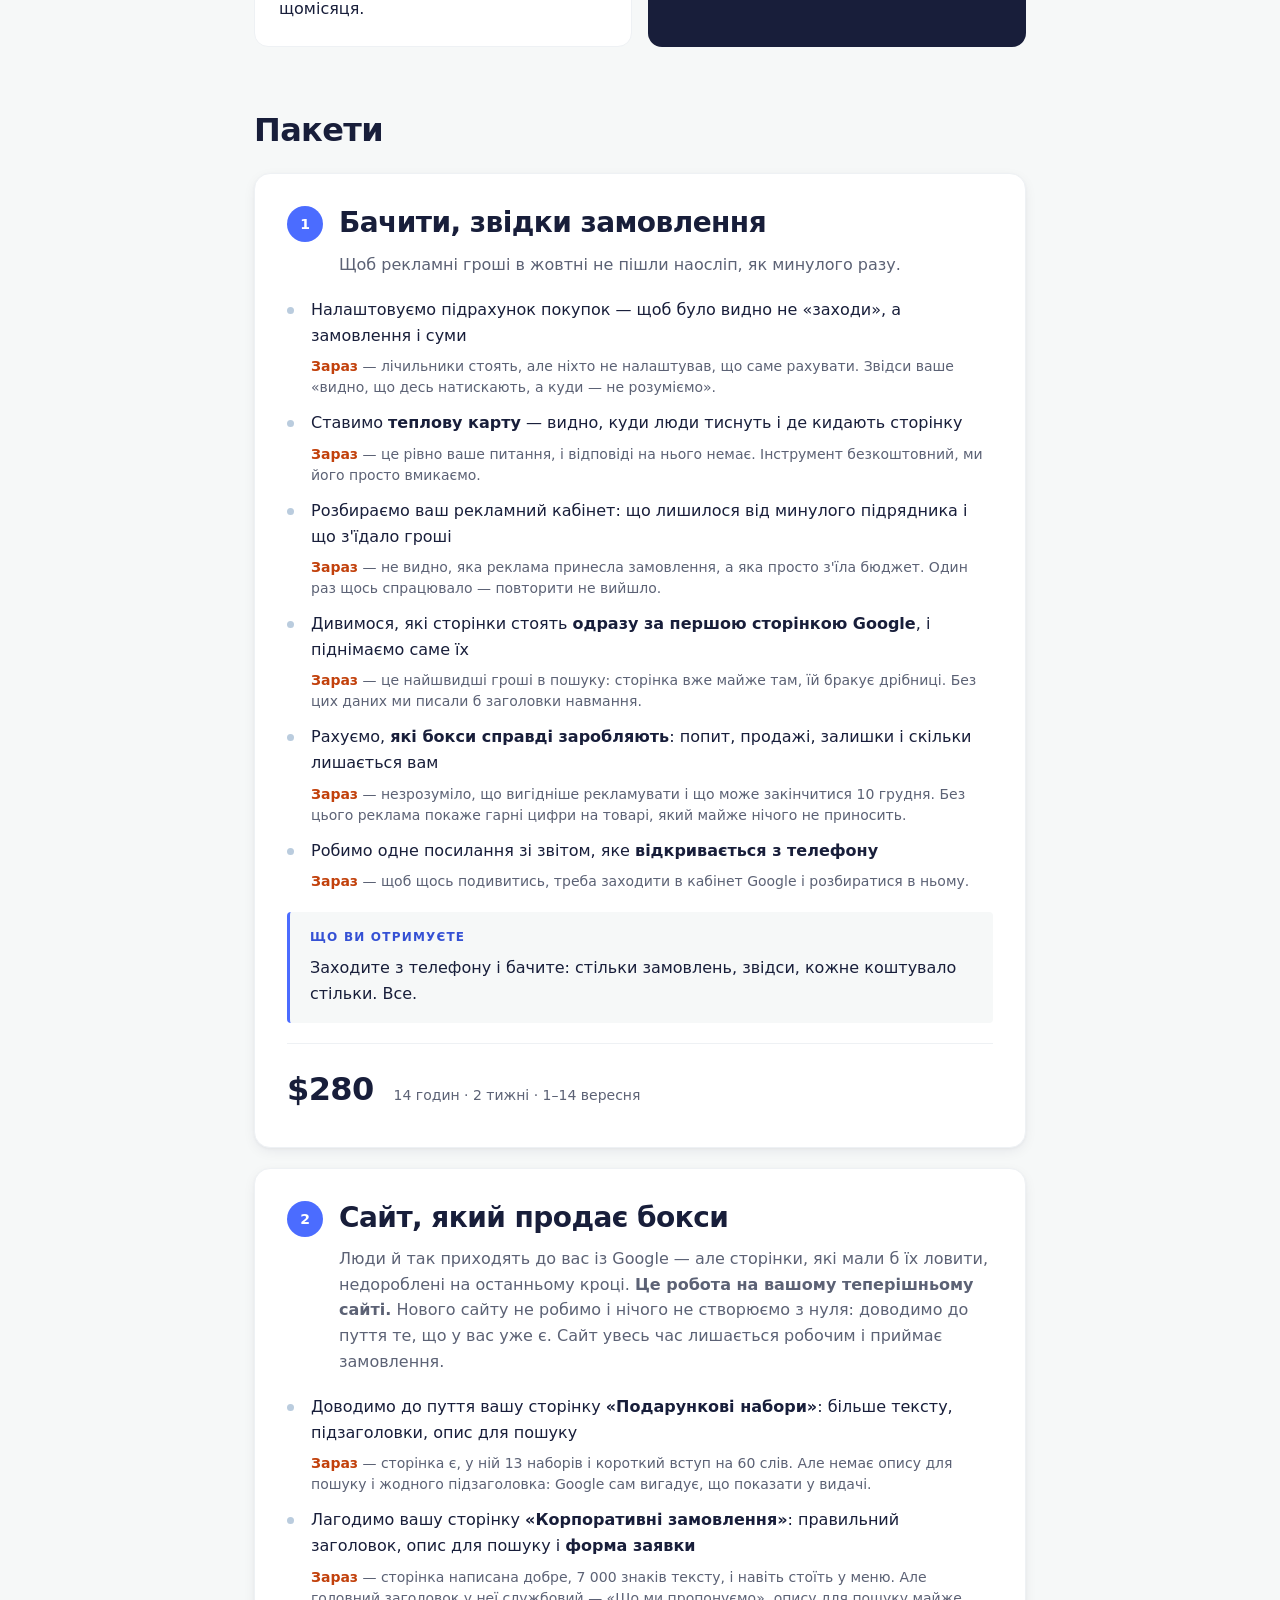
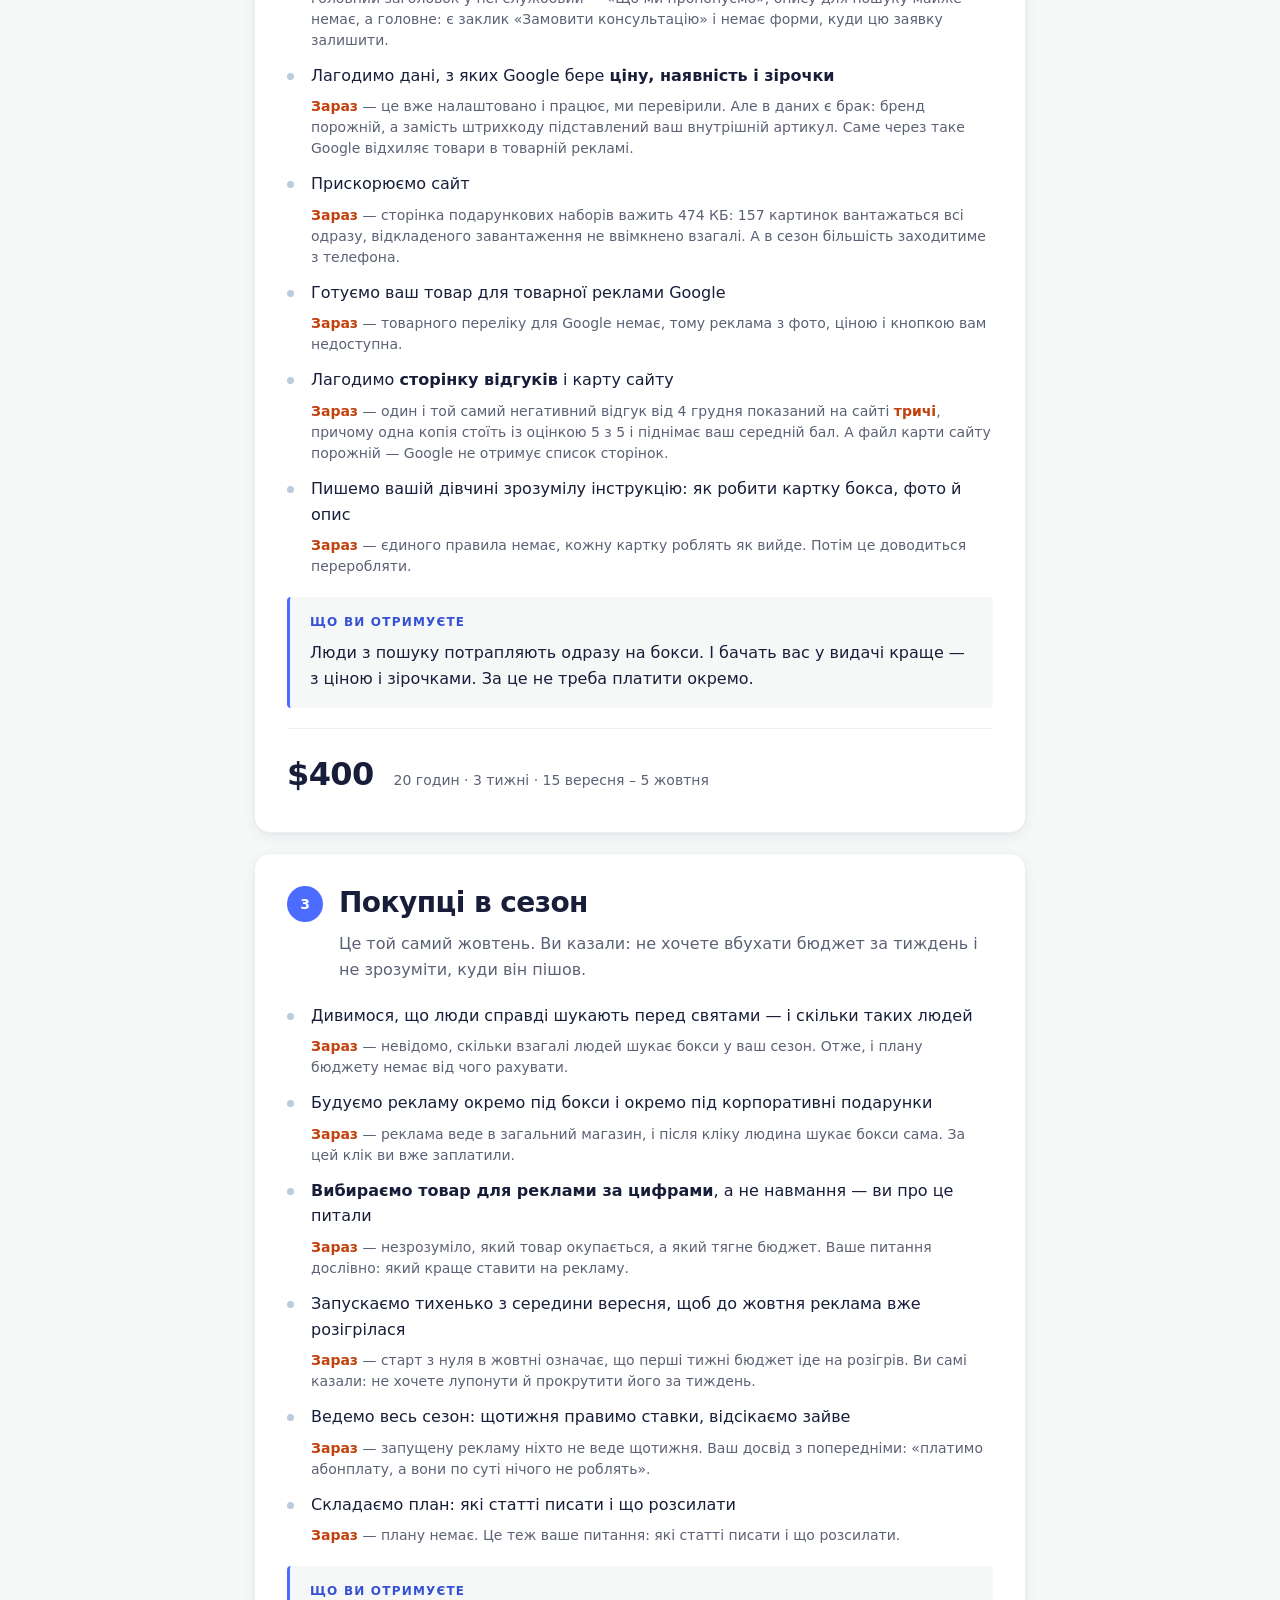
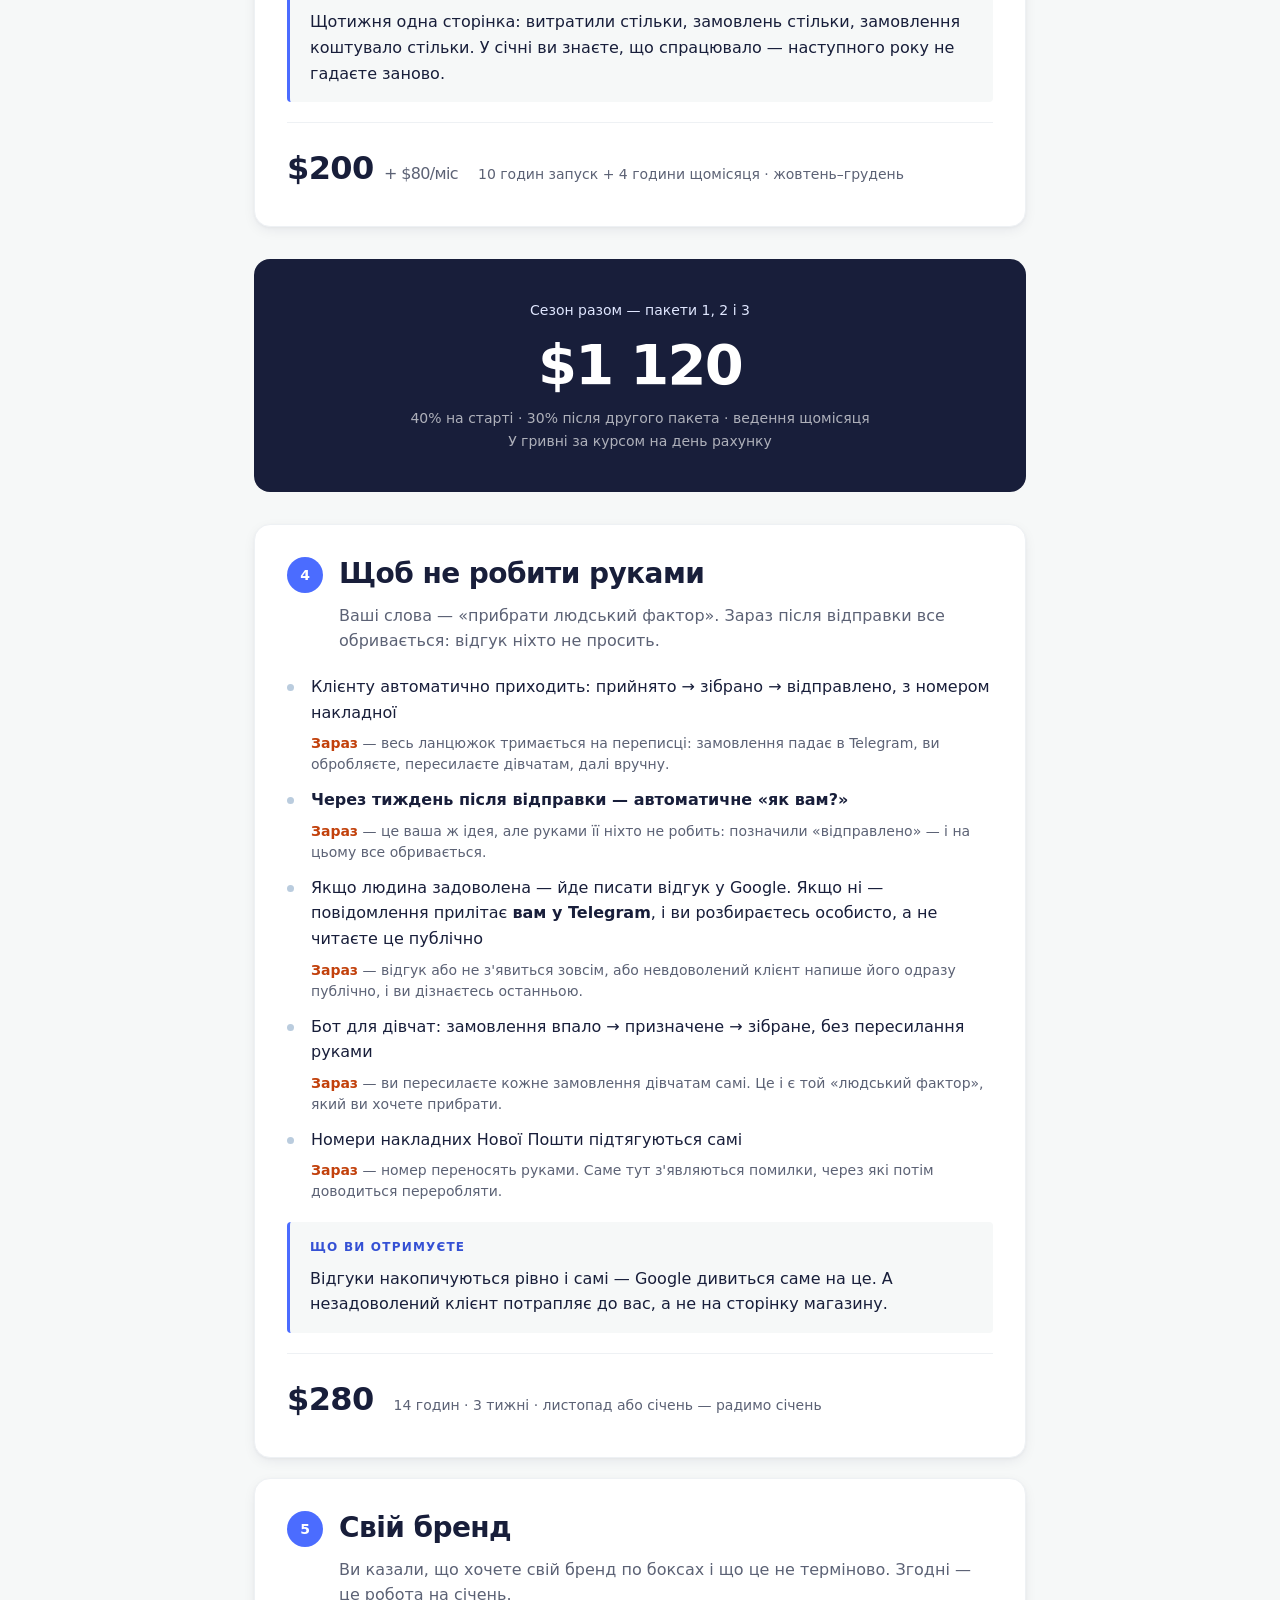
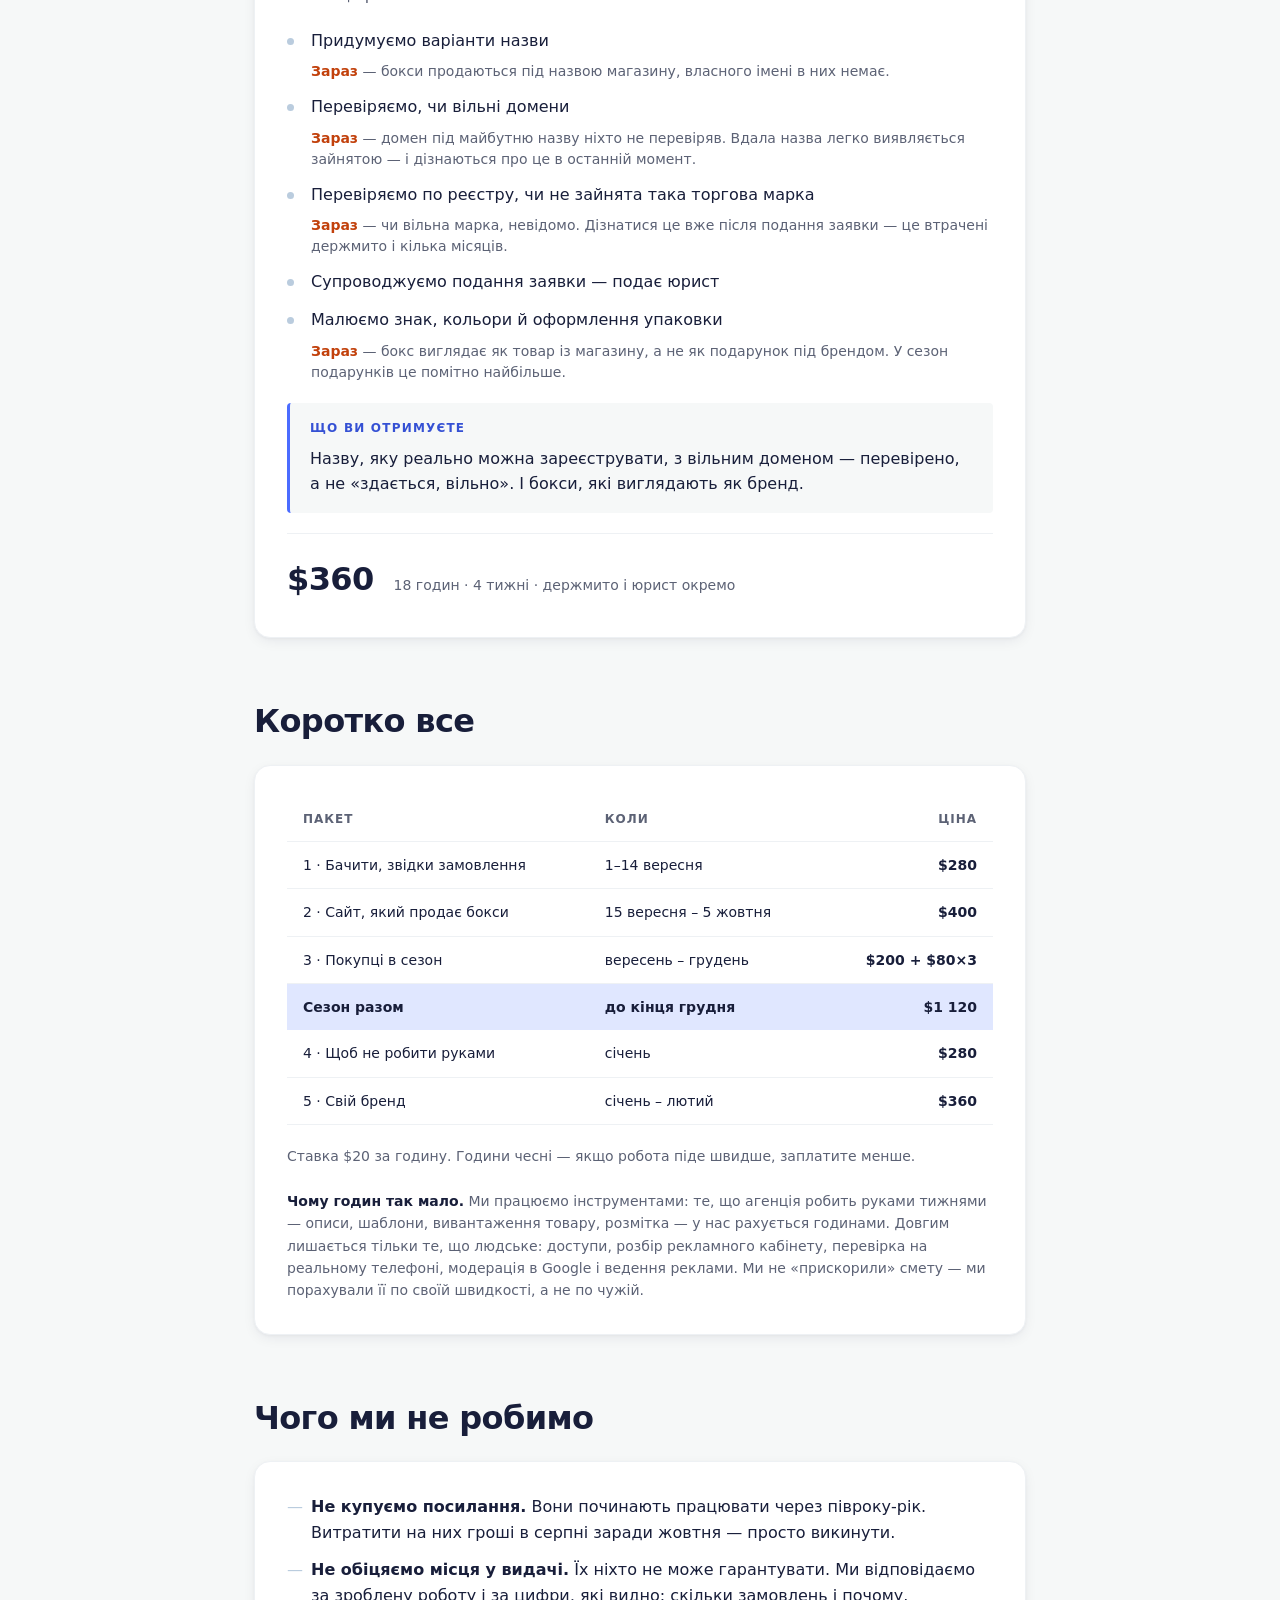
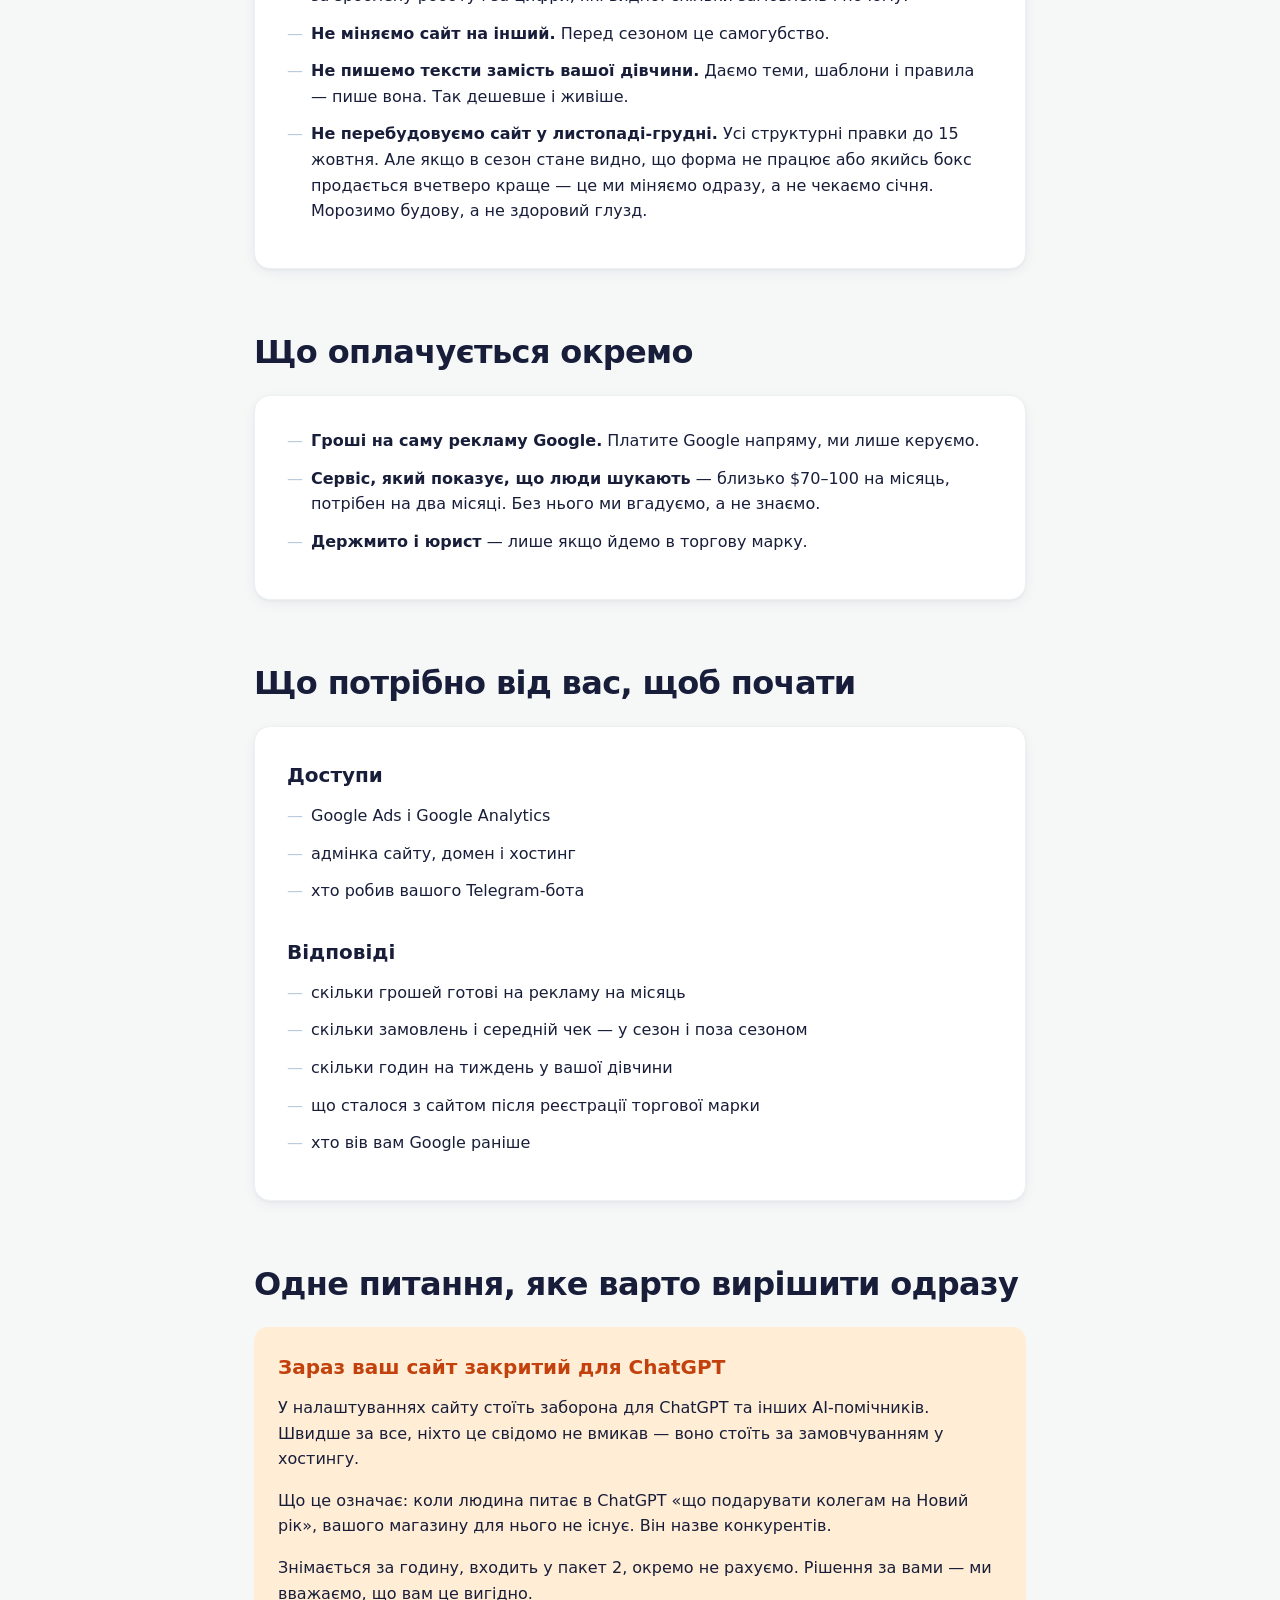
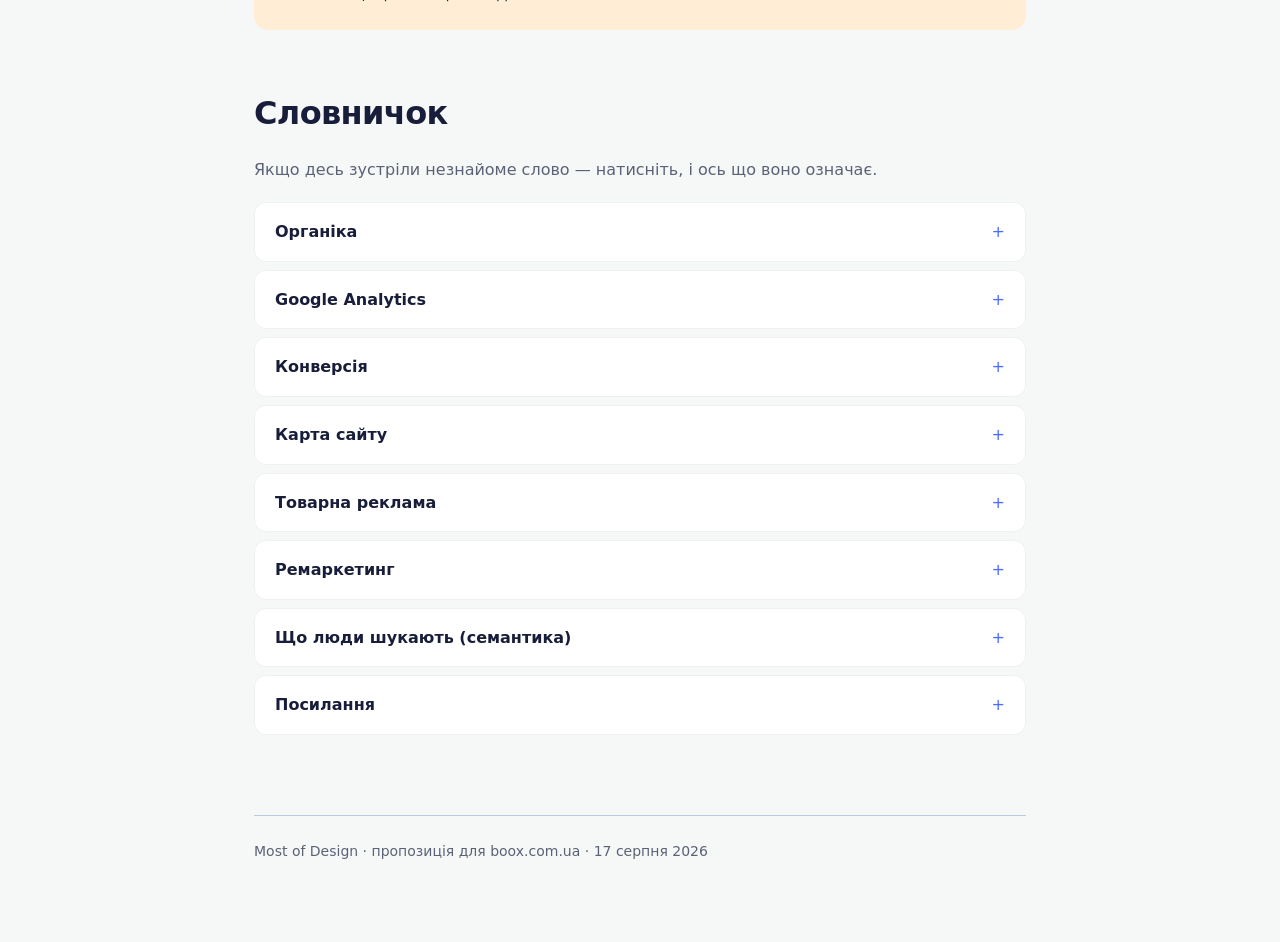
==== commit fb740a26: "Смета пересчитана по итогам консилиума: сезон $2 240 -> $1 120 Часы честно пересчитаны под нашу скор" ====
--- a/offer/index.html
+++ b/offer/index.html
@@ -349,18 +349,22 @@
         </div>
       </div>
       <ul class="pack__list">
-        <li>Перевіряємо весь сайт і складаємо список: <b>що прибрати, що додати, що лагодити першим</b>
-          <span class="pack__now"><b>Зараз</b> — такого списку немає. Ви самі про це казали: потрібен
-          аудит, що прибрати і що додати.</span></li>
         <li>Налаштовуємо підрахунок покупок — щоб було видно не «заходи», а замовлення і суми
           <span class="pack__now"><b>Зараз</b> — лічильники стоять, але ніхто не налаштував, що саме
           рахувати. Звідси ваше «видно, що десь натискають, а куди — не розуміємо».</span></li>
+        <li>Ставимо <b>теплову карту</b> — видно, куди люди тиснуть і де кидають сторінку
+          <span class="pack__now"><b>Зараз</b> — це рівно ваше питання, і відповіді на нього немає.
+          Інструмент безкоштовний, ми його просто вмикаємо.</span></li>
         <li>Розбираємо ваш рекламний кабінет: що лишилося від минулого підрядника і що з'їдало гроші
           <span class="pack__now"><b>Зараз</b> — не видно, яка реклама принесла замовлення, а яка
           просто з'їла бюджет. Один раз щось спрацювало — повторити не вийшло.</span></li>
-        <li>Лагодимо карту сайту
-          <span class="pack__now"><b>Зараз</b> — файл карти порожній, і в налаштуваннях на нього немає
-          посилання. Google не отримує список ваших сторінок.</span></li>
+        <li>Дивимося, які сторінки стоять <b>одразу за першою сторінкою Google</b>, і піднімаємо саме їх
+          <span class="pack__now"><b>Зараз</b> — це найшвидші гроші в пошуку: сторінка вже майже там,
+          їй бракує дрібниці. Без цих даних ми писали б заголовки навмання.</span></li>
+        <li>Рахуємо, <b>які бокси справді заробляють</b>: попит, продажі, залишки і скільки лишається вам
+          <span class="pack__now"><b>Зараз</b> — незрозуміло, що вигідніше рекламувати і що може
+          закінчитися 10 грудня. Без цього реклама покаже гарні цифри на товарі, який майже
+          нічого не приносить.</span></li>
         <li>Робимо одне посилання зі звітом, яке <b>відкривається з телефону</b>
           <span class="pack__now"><b>Зараз</b> — щоб щось подивитись, треба заходити в кабінет Google
           і розбиратися в ньому.</span></li>
@@ -370,8 +374,8 @@
         Заходите з телефону і бачите: стільки замовлень, звідси, кожне коштувало стільки. Все.
       </div>
       <div class="pack__price">
-        <div class="pack__sum">$520</div>
-        <div class="pack__terms">26 годин · 2 тижні · 1–14 вересня</div>
+        <div class="pack__sum">$280</div>
+        <div class="pack__terms">14 годин · 2 тижні · 1–14 вересня</div>
       </div>
     </article>
 
@@ -413,6 +417,10 @@
         <li>Готуємо ваш товар для товарної реклами Google
           <span class="pack__now"><b>Зараз</b> — товарного переліку для Google немає, тому реклама
           з фото, ціною і кнопкою вам недоступна.</span></li>
+        <li>Лагодимо <b>сторінку відгуків</b> і карту сайту
+          <span class="pack__now"><b>Зараз</b> — один і той самий негативний відгук від 4 грудня
+          показаний на сайті <b>тричі</b>, причому одна копія стоїть із оцінкою 5 з 5 і піднімає
+          ваш середній бал. А файл карти сайту порожній — Google не отримує список сторінок.</span></li>
         <li>Пишемо вашій дівчині зрозумілу інструкцію: як робити картку бокса, фото й опис
           <span class="pack__now"><b>Зараз</b> — єдиного правила немає, кожну картку роблять як вийде.
           Потім це доводиться переробляти.</span></li>
@@ -423,8 +431,8 @@
         і зірочками. За це не треба платити окремо.
       </div>
       <div class="pack__price">
-        <div class="pack__sum">$800</div>
-        <div class="pack__terms">40 годин · 3 тижні · 15 вересня – 5 жовтня</div>
+        <div class="pack__sum">$400</div>
+        <div class="pack__terms">20 годин · 3 тижні · 15 вересня – 5 жовтня</div>
       </div>
     </article>
 
@@ -466,14 +474,14 @@
         стільки. У січні ви знаєте, що спрацювало — наступного року не гадаєте заново.
       </div>
       <div class="pack__price">
-        <div class="pack__sum">$440 <span style="font-size:var(--text-body);font-weight:400;color:var(--color-mute)">+ $160/міс</span></div>
-        <div class="pack__terms">22 години запуск + 8 годин щомісяця · жовтень–грудень</div>
+        <div class="pack__sum">$200 <span style="font-size:var(--text-body);font-weight:400;color:var(--color-mute)">+ $80/міс</span></div>
+        <div class="pack__terms">10 годин запуск + 4 години щомісяця · жовтень–грудень</div>
       </div>
     </article>
 
     <div class="total">
       <div class="total__label">Сезон разом — пакети 1, 2 і 3</div>
-      <div class="total__sum">$2 240</div>
+      <div class="total__sum">$1 120</div>
       <div class="total__note">
         40% на старті · 30% після другого пакета · ведення щомісяця<br>
         У гривні за курсом на день рахунку
@@ -516,8 +524,8 @@
         А незадоволений клієнт потрапляє до вас, а не на сторінку магазину.
       </div>
       <div class="pack__price">
-        <div class="pack__sum">$540</div>
-        <div class="pack__terms">27 годин · 3 тижні · листопад або січень — радимо січень</div>
+        <div class="pack__sum">$280</div>
+        <div class="pack__terms">14 годин · 3 тижні · листопад або січень — радимо січень</div>
       </div>
     </article>
 
@@ -554,8 +562,8 @@
         а не «здається, вільно». І бокси, які виглядають як бренд.
       </div>
       <div class="pack__price">
-        <div class="pack__sum">$580</div>
-        <div class="pack__terms">29 годин · 4 тижні · держмито і юрист окремо</div>
+        <div class="pack__sum">$360</div>
+        <div class="pack__terms">18 годин · 4 тижні · держмито і юрист окремо</div>
       </div>
     </article>
   </section>
@@ -570,17 +578,23 @@
             <tr><th>Пакет</th><th>Коли</th><th>Ціна</th></tr>
           </thead>
           <tbody>
-            <tr><td>1 · Бачити, звідки замовлення</td><td>1–14 вересня</td><td>$520</td></tr>
-            <tr><td>2 · Сайт, який продає бокси</td><td>15 вересня – 5 жовтня</td><td>$800</td></tr>
-            <tr><td>3 · Покупці в сезон</td><td>вересень – грудень</td><td>$440 + $160×3</td></tr>
-            <tr class="is-total"><td>Сезон разом</td><td>до кінця грудня</td><td>$2 240</td></tr>
-            <tr><td>4 · Щоб не робити руками</td><td>січень</td><td>$540</td></tr>
-            <tr><td>5 · Свій бренд</td><td>січень – лютий</td><td>$580</td></tr>
+            <tr><td>1 · Бачити, звідки замовлення</td><td>1–14 вересня</td><td>$280</td></tr>
+            <tr><td>2 · Сайт, який продає бокси</td><td>15 вересня – 5 жовтня</td><td>$400</td></tr>
+            <tr><td>3 · Покупці в сезон</td><td>вересень – грудень</td><td>$200 + $80×3</td></tr>
+            <tr class="is-total"><td>Сезон разом</td><td>до кінця грудня</td><td>$1 120</td></tr>
+            <tr><td>4 · Щоб не робити руками</td><td>січень</td><td>$280</td></tr>
+            <tr><td>5 · Свій бренд</td><td>січень – лютий</td><td>$360</td></tr>
           </tbody>
         </table>
       </div>
       <p style="margin-top:var(--space-5);font-size:var(--text-small);color:var(--color-mute)">
         Ставка $20 за годину. Години чесні — якщо робота піде швидше, заплатите менше.
+        <br><br>
+        <b style="color:var(--color-ink)">Чому годин так мало.</b> Ми працюємо інструментами:
+        те, що агенція робить руками тижнями — описи, шаблони, вивантаження товару, розмітка —
+        у нас рахується годинами. Довгим лишається тільки те, що людське: доступи, розбір
+        рекламного кабінету, перевірка на реальному телефоні, модерація в Google і ведення
+        реклами. Ми не «прискорили» смету — ми порахували її по своїй швидкості, а не по чужій.
       </p>
     </div>
   </section>
@@ -597,7 +611,9 @@
         <li><b>Не міняємо сайт на інший.</b> Перед сезоном це самогубство.</li>
         <li><b>Не пишемо тексти замість вашої дівчини.</b> Даємо теми, шаблони і правила —
             пише вона. Так дешевше і живіше.</li>
-        <li><b>Не чіпаємо сайт у листопаді-грудні.</b> Усі правки до 15 жовтня.</li>
+        <li><b>Не перебудовуємо сайт у листопаді-грудні.</b> Усі структурні правки до 15 жовтня.
+            Але якщо в сезон стане видно, що форма не працює або якийсь бокс продається вчетверо
+            краще — це ми міняємо одразу, а не чекаємо січня. Морозимо будову, а не здоровий глузд.</li>
       </ul>
     </div>
   </section>
